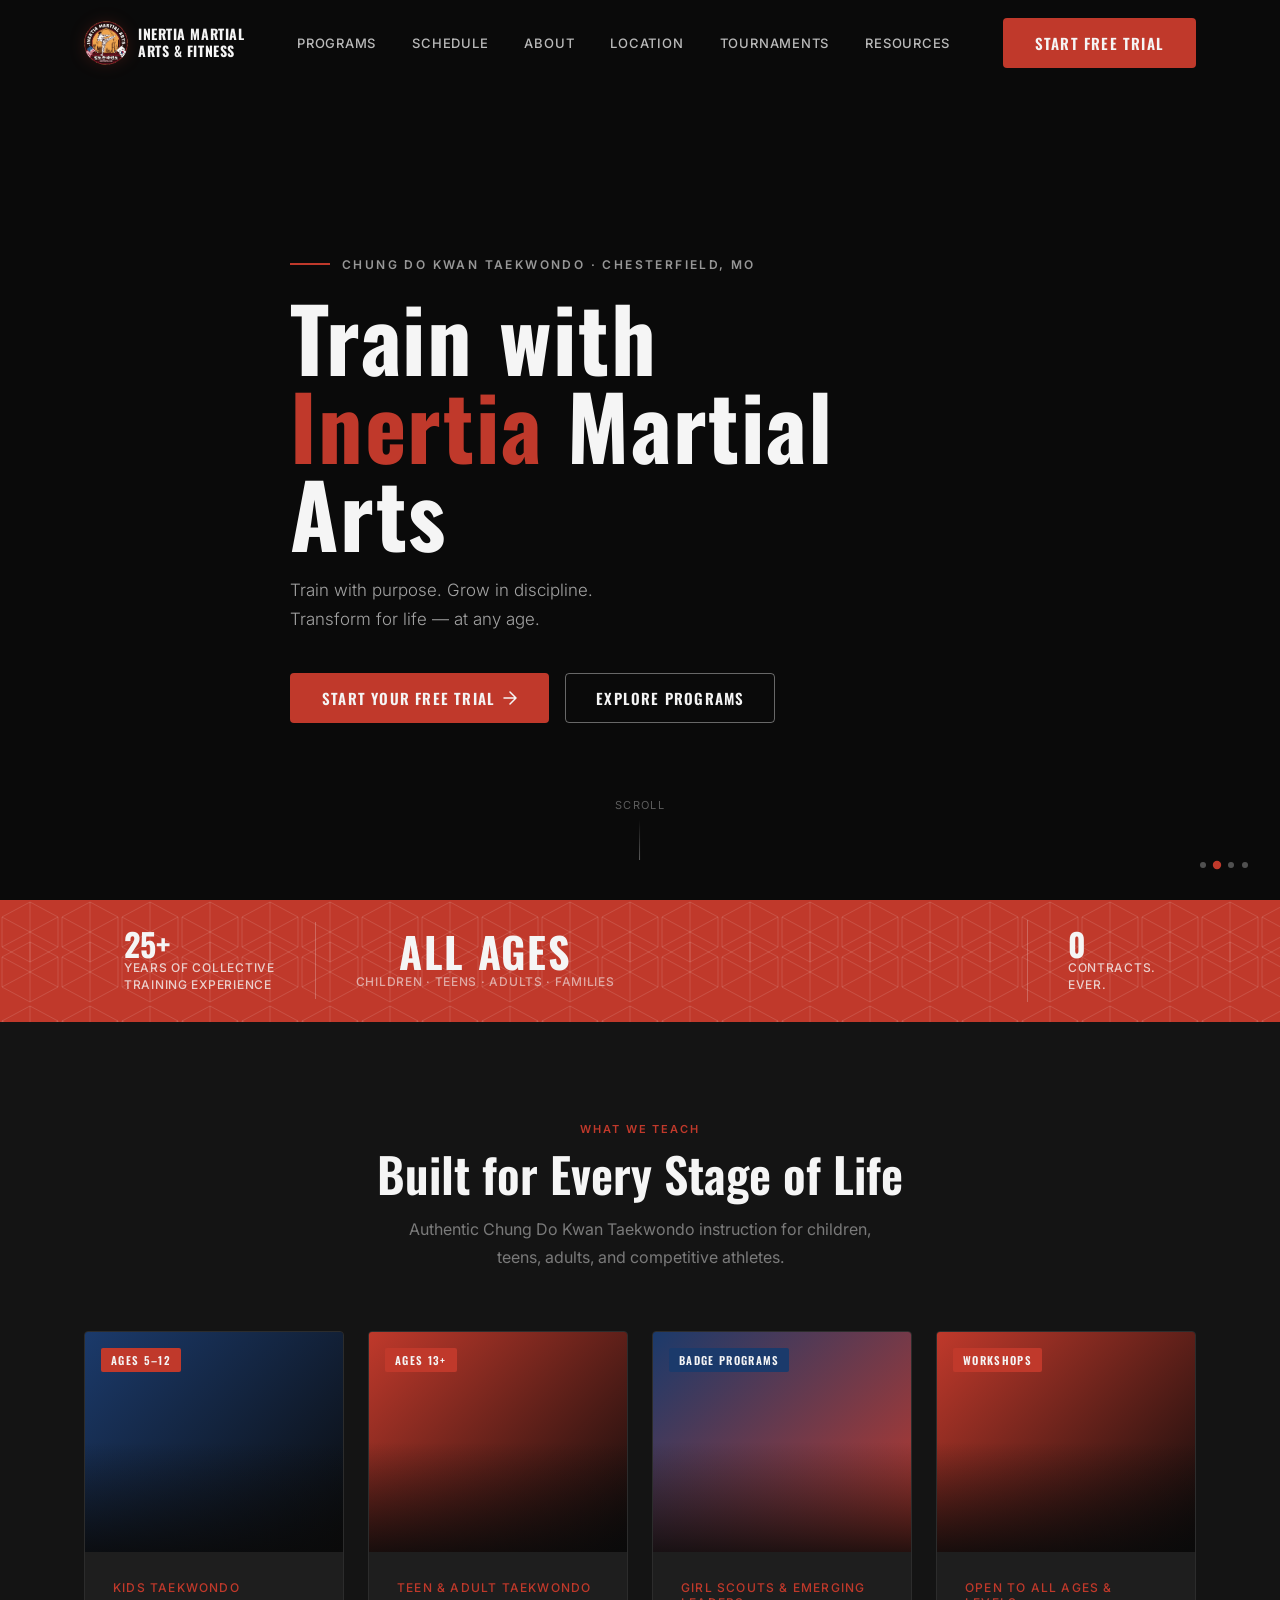
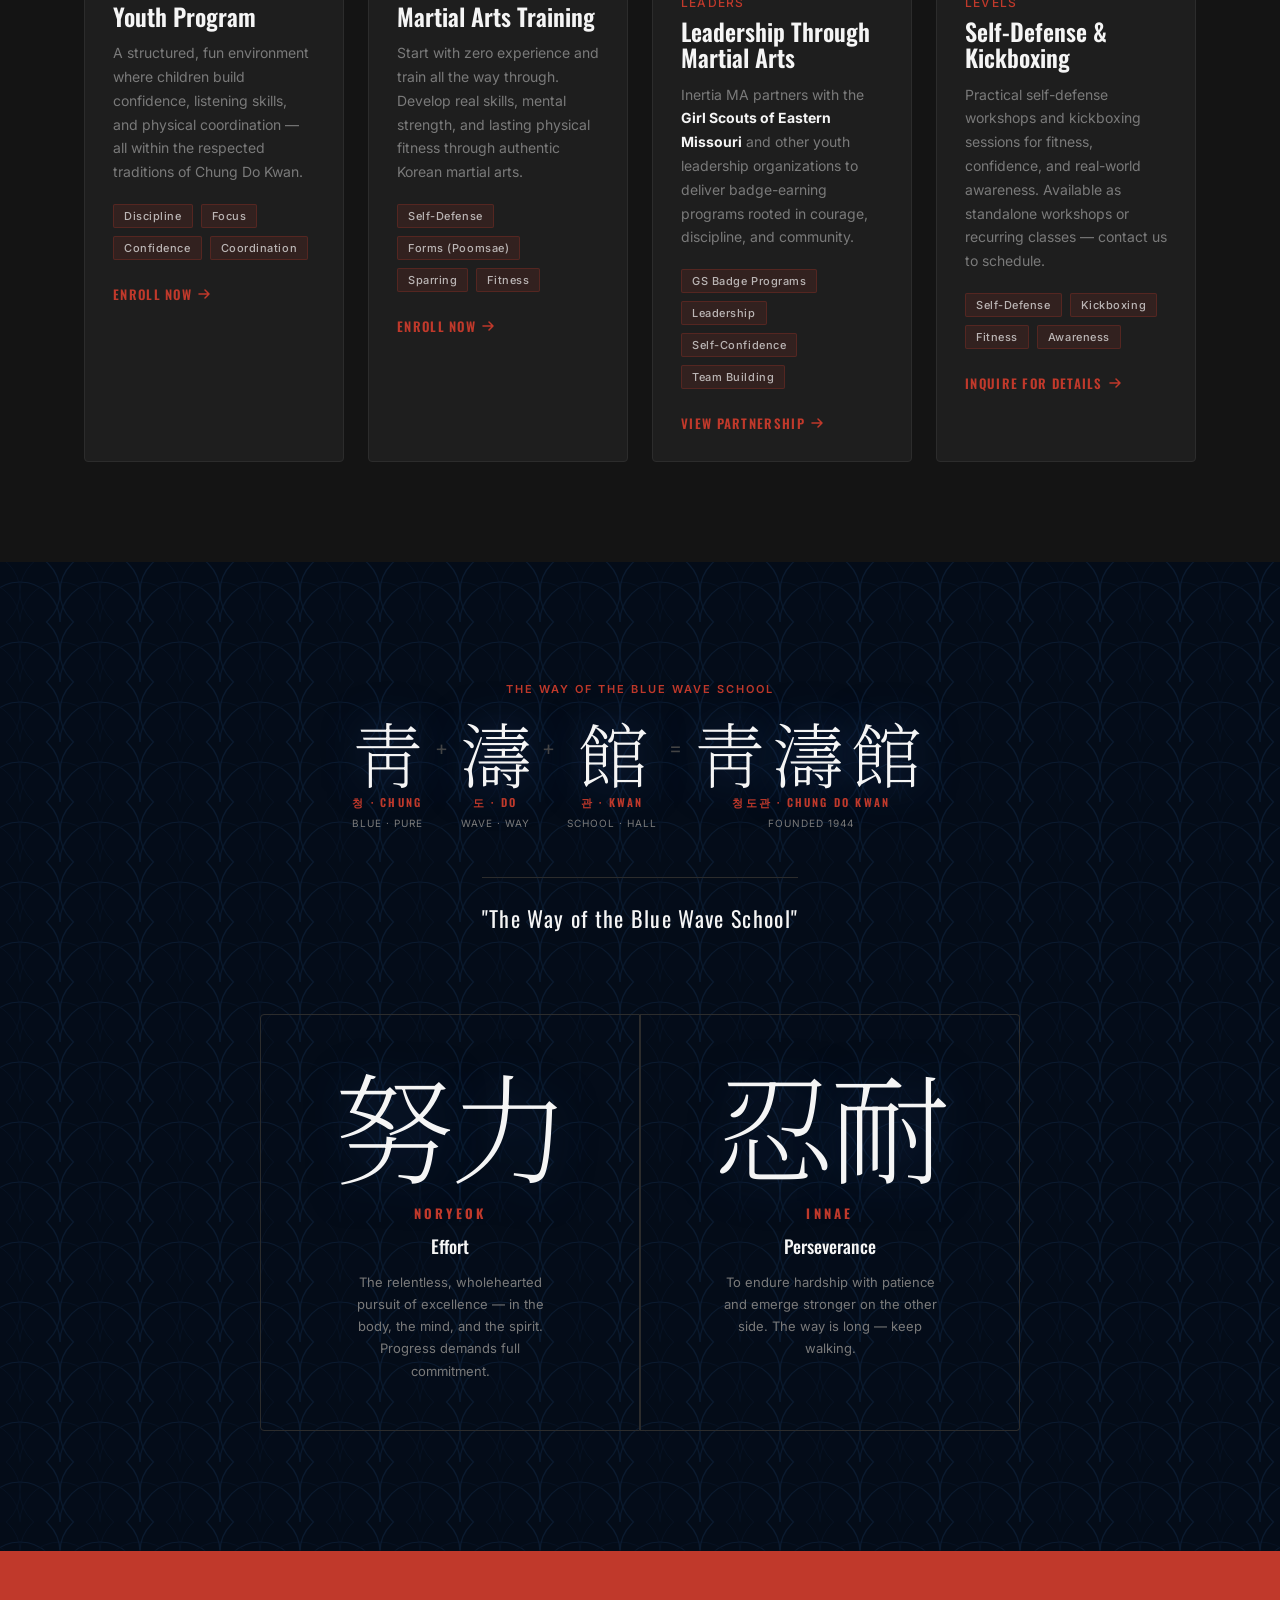
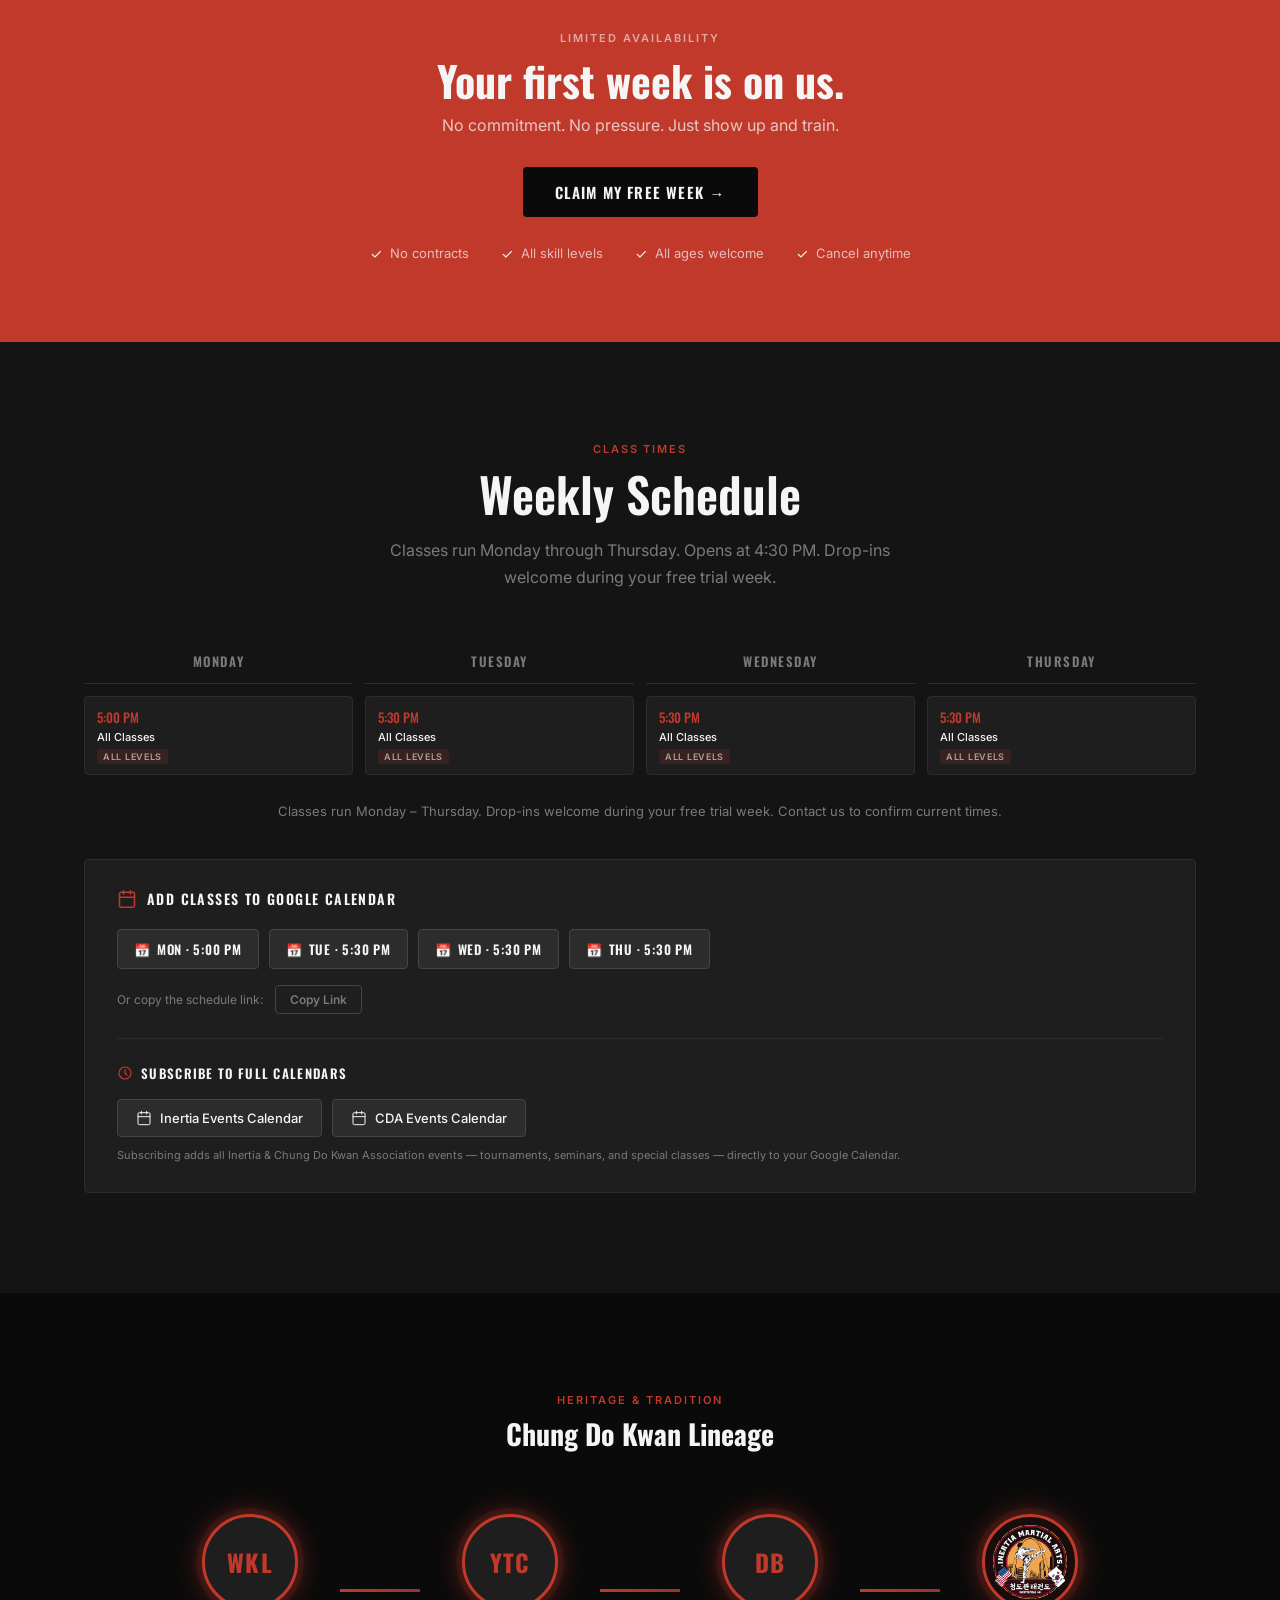
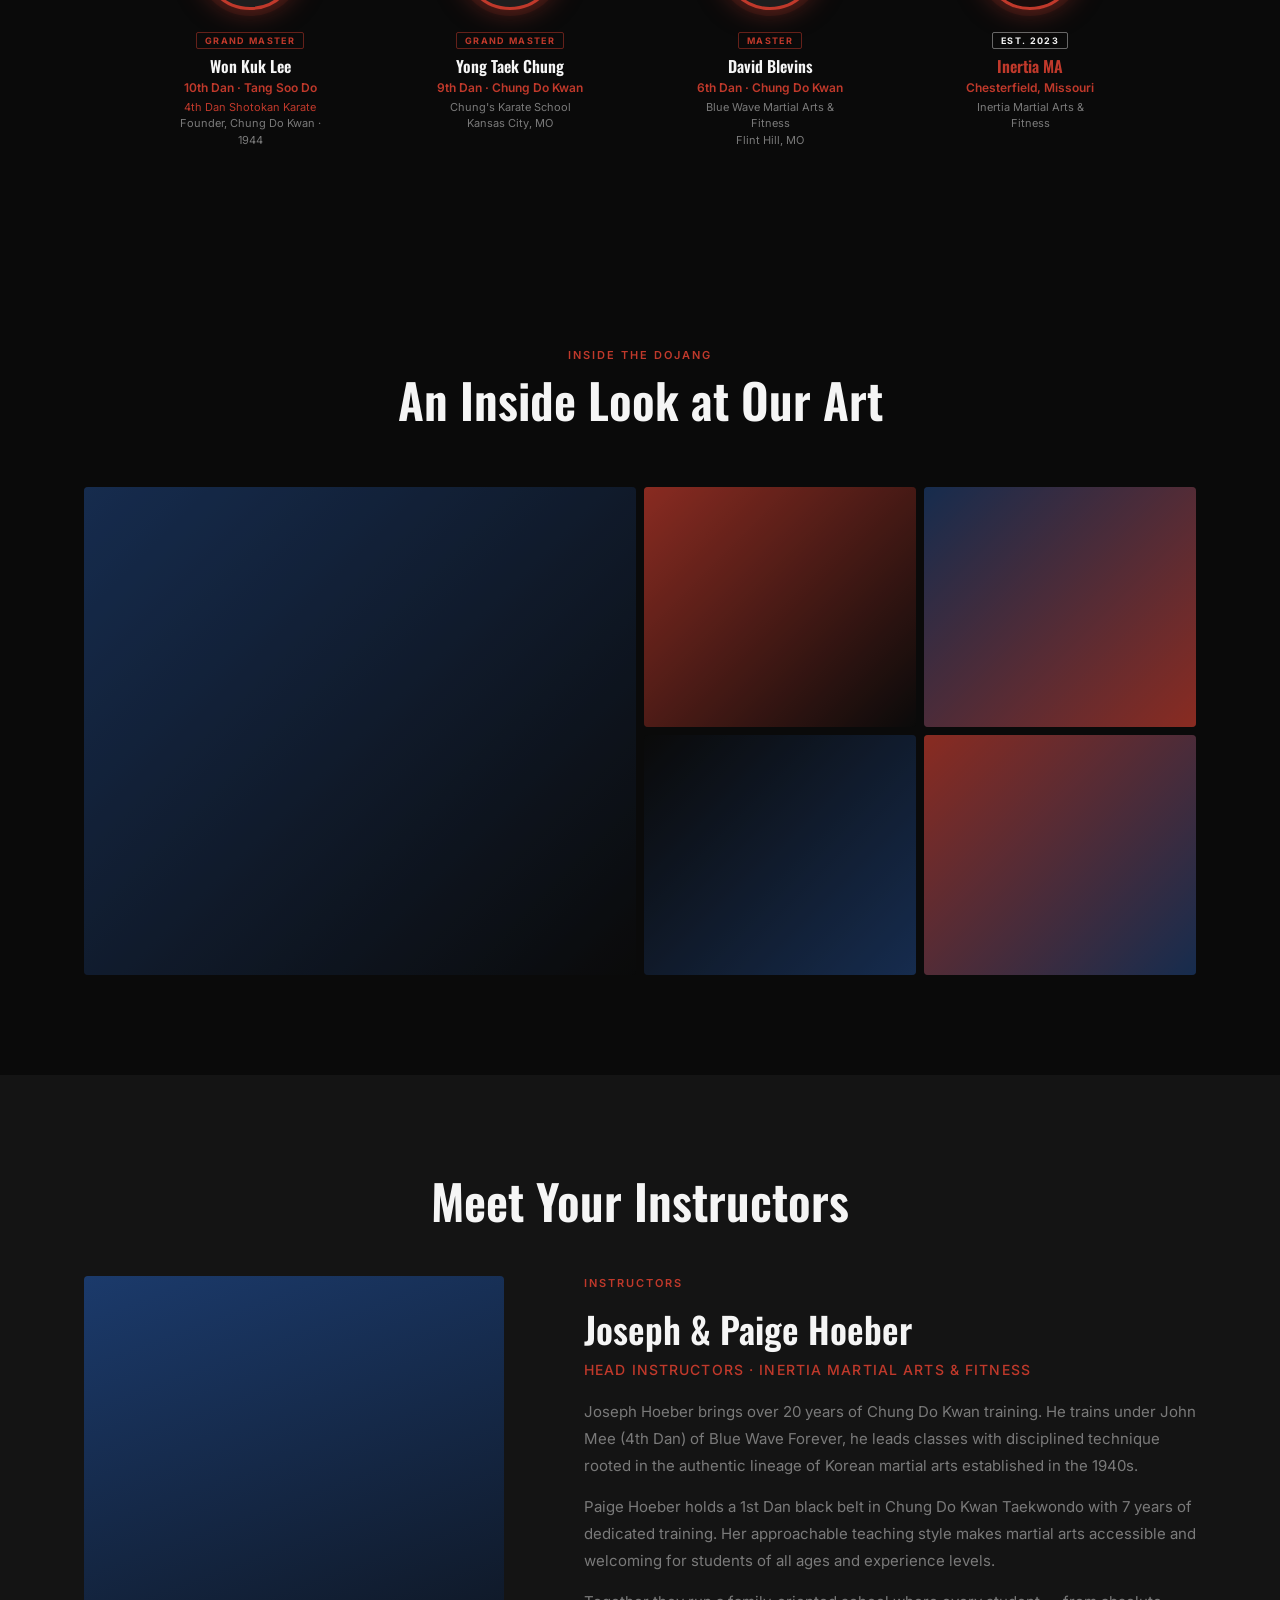
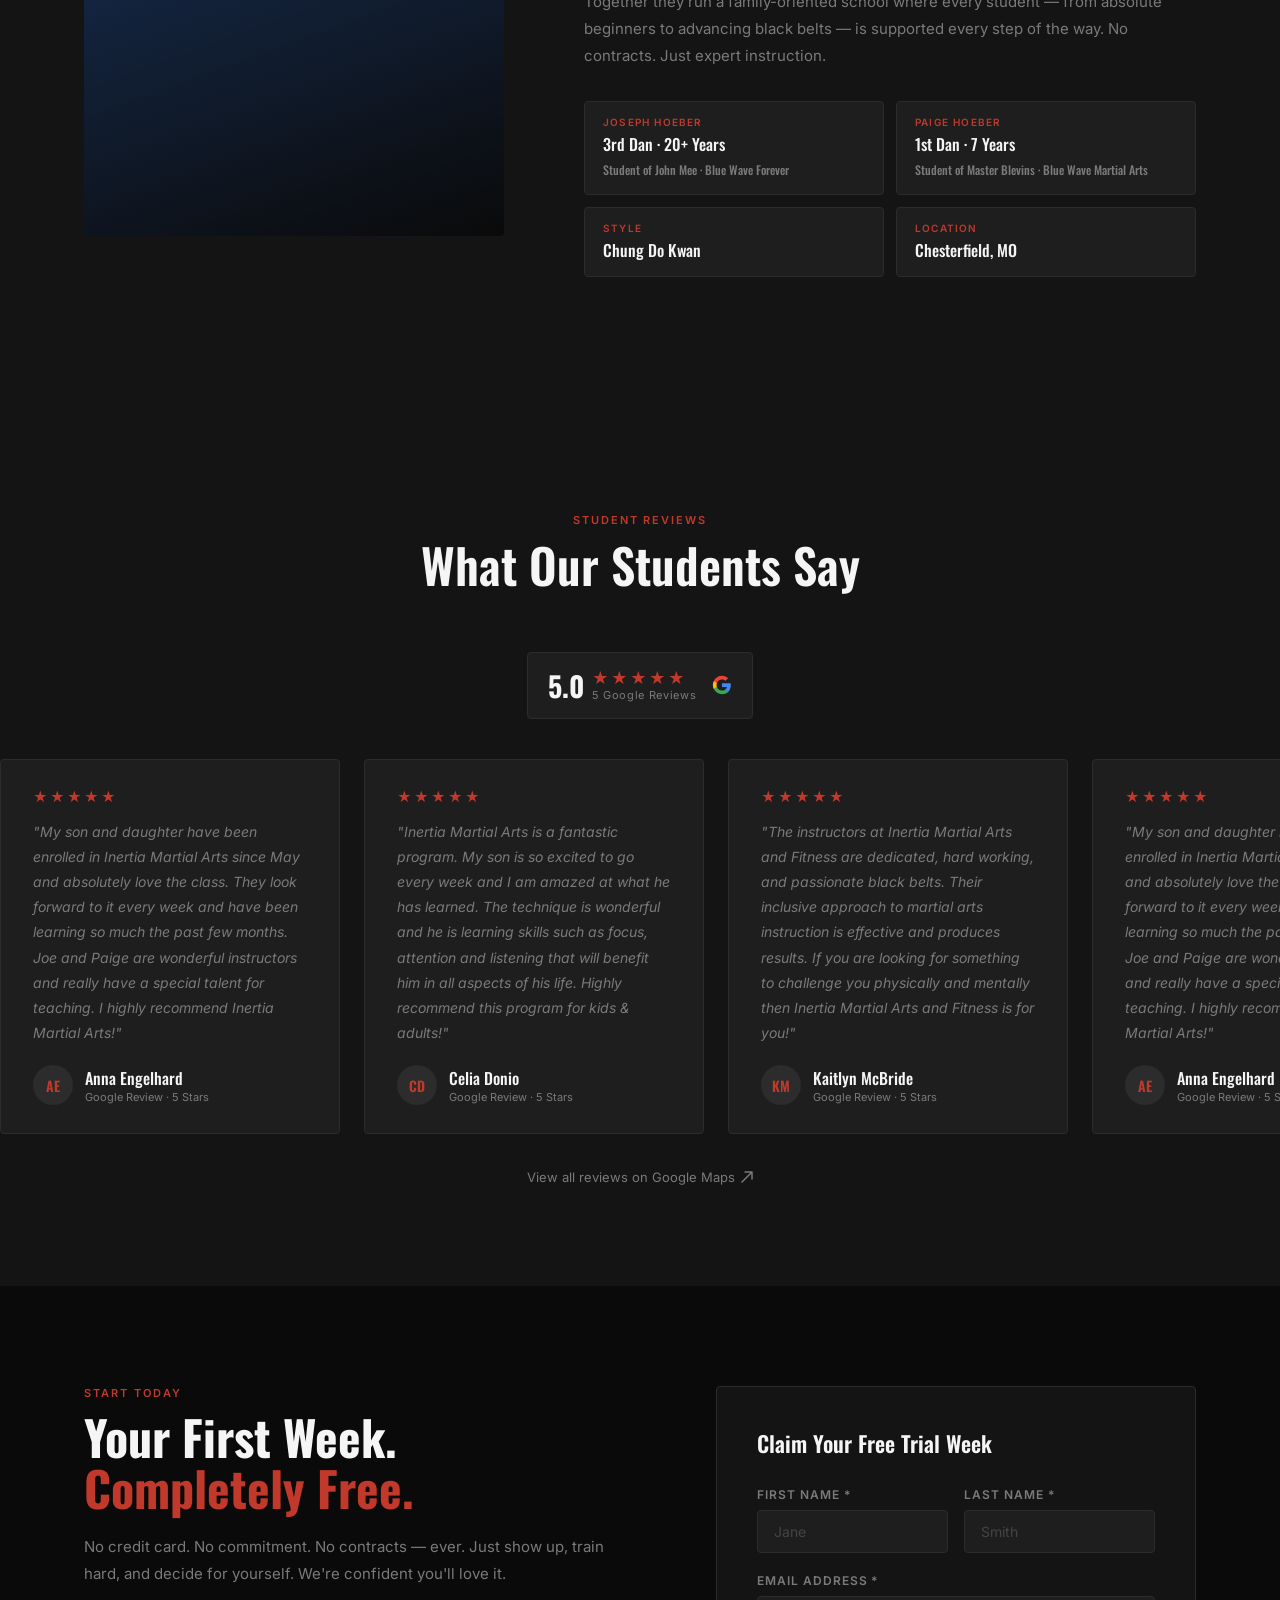
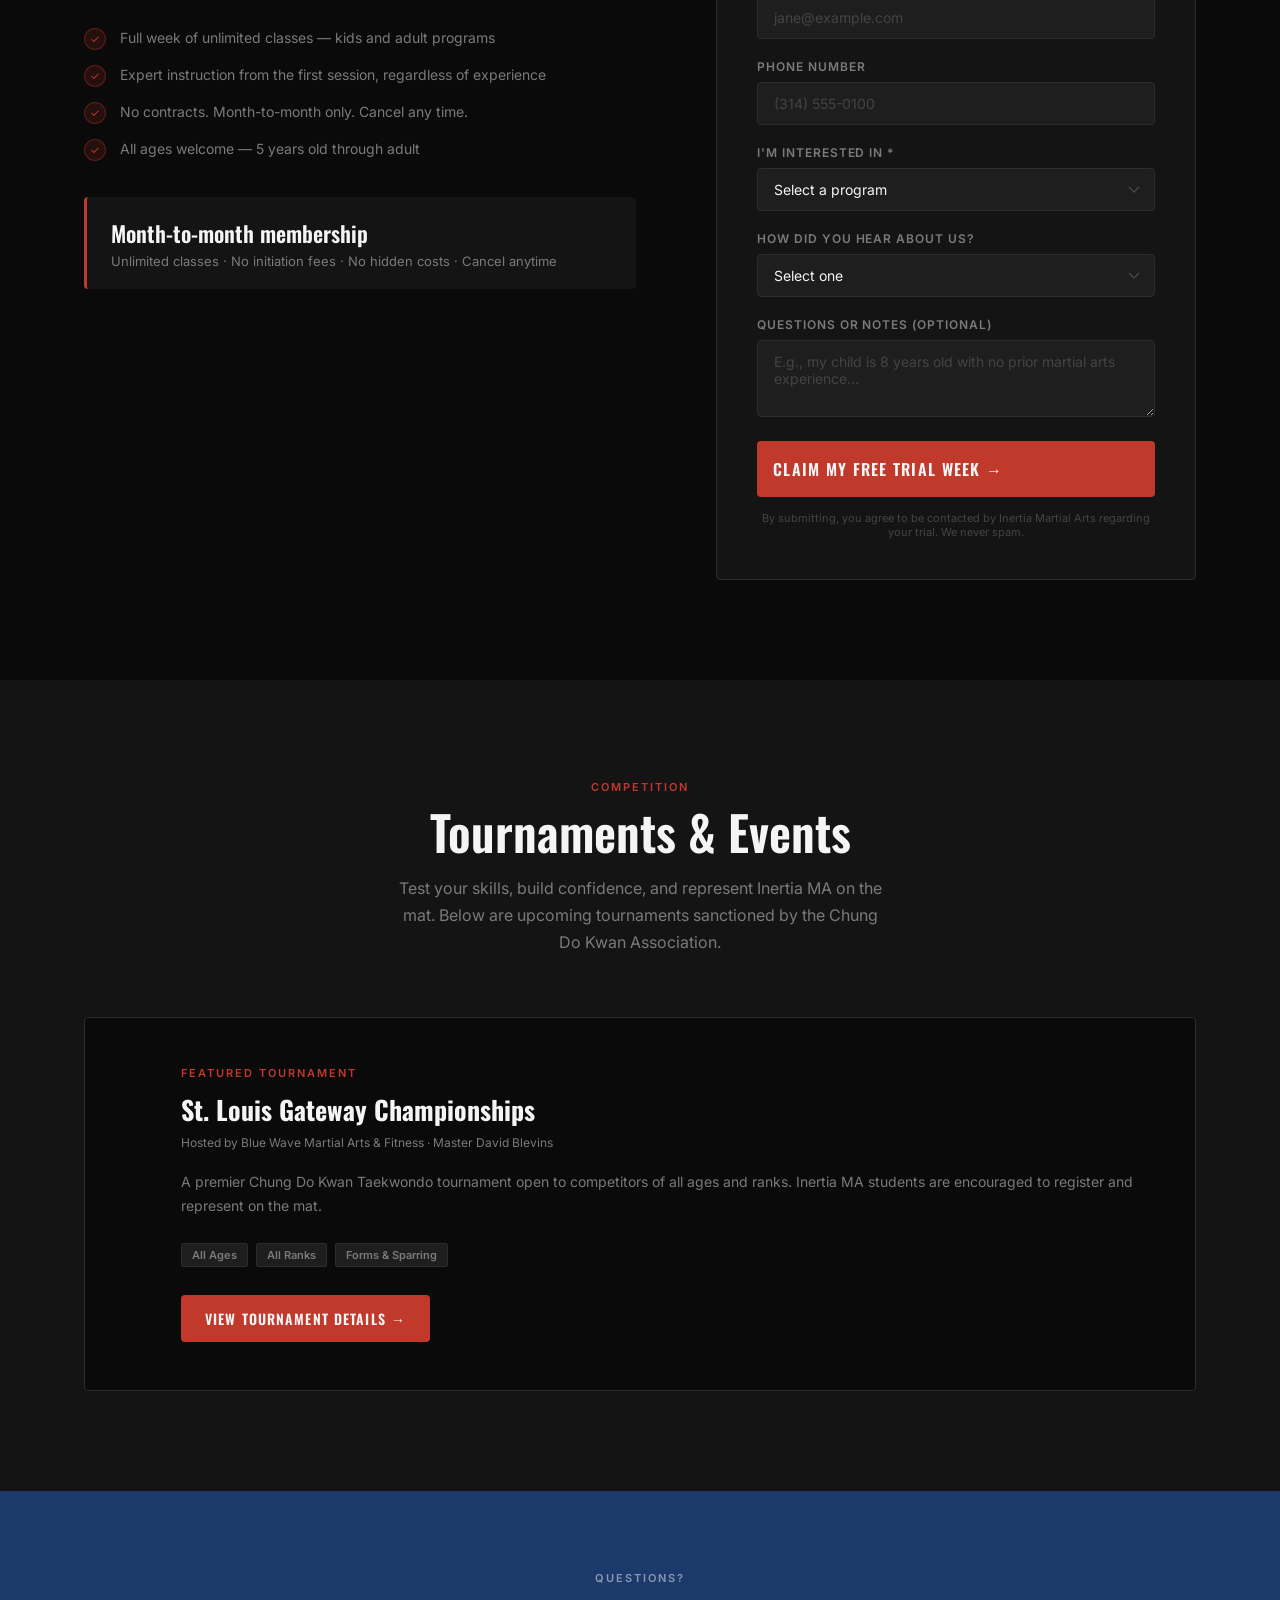
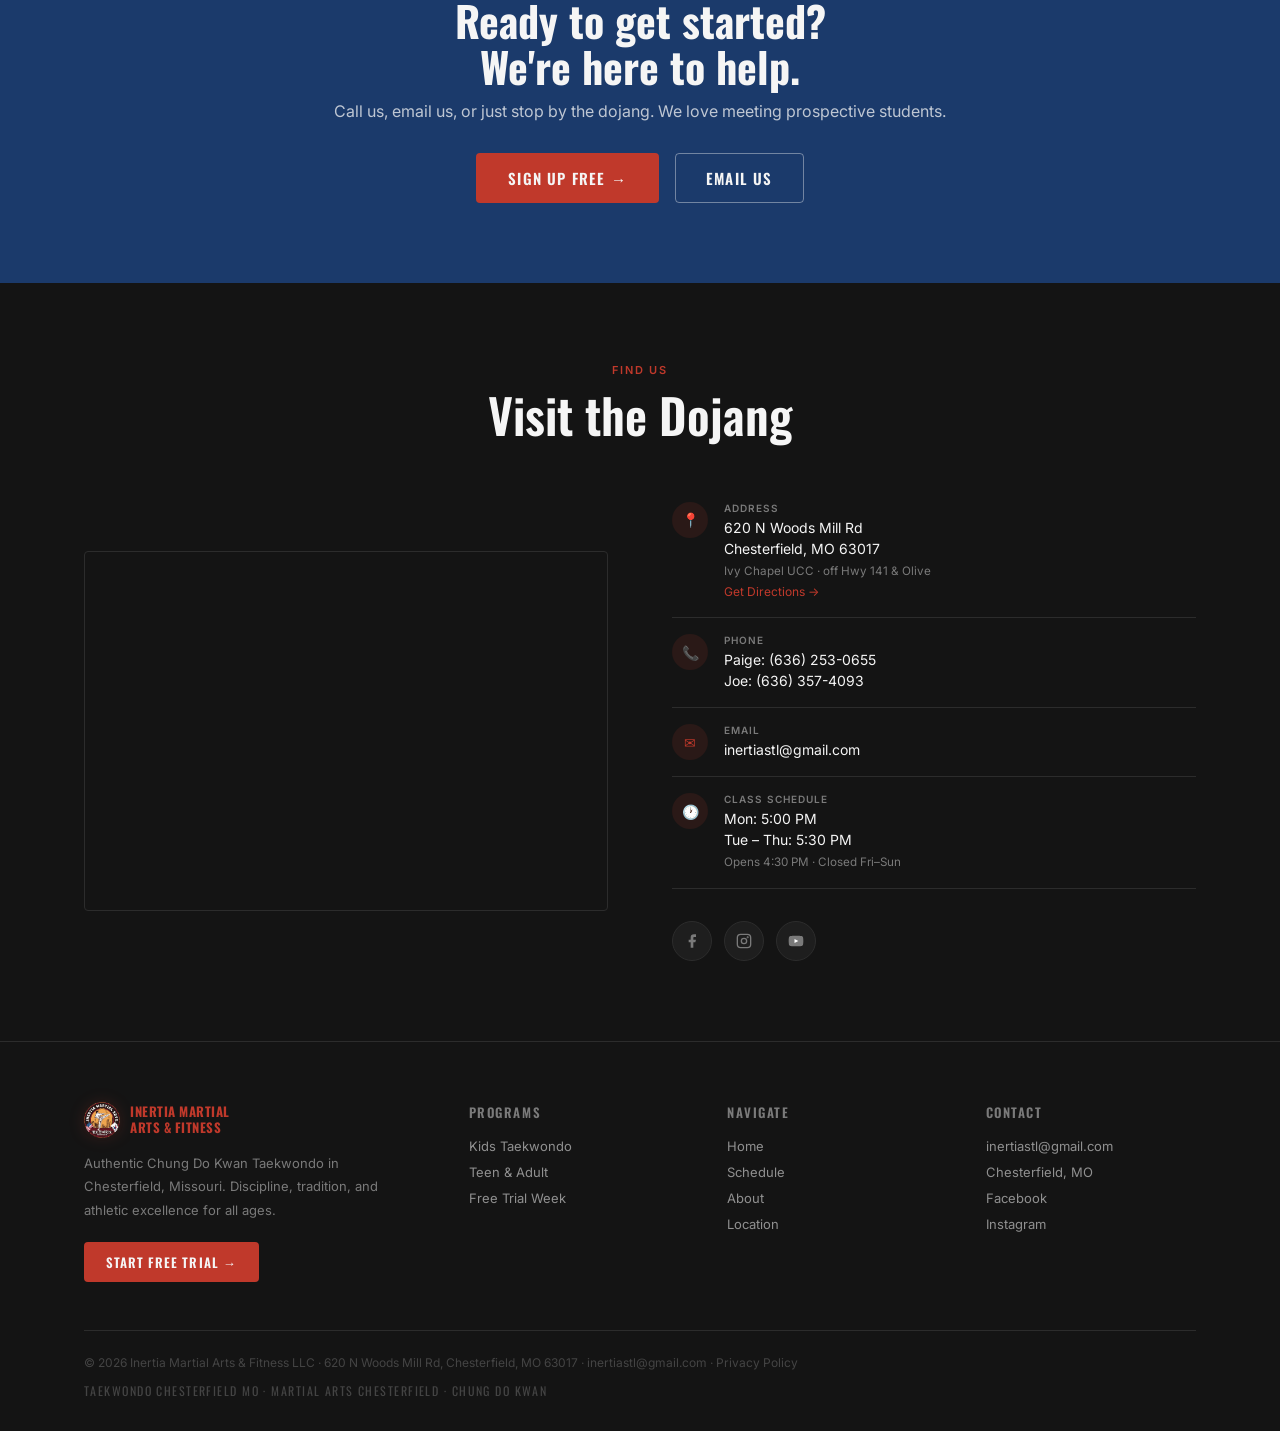
==== index.html @ 6ad83dac "Update index.html" ====
<!DOCTYPE html>
<html lang="en">
<head>
  <meta charset="UTF-8">
  <meta name="viewport" content="width=device-width, initial-scale=1.0">
  <title>Inertia Martial Arts & Fitness | Taekwondo in Chesterfield, MO</title>
  <meta name="description" content="Chung Do Kwan Taekwondo for all ages in Chesterfield, MO. Free trial week. No contracts. Kids, teen, adult, and competition classes.">
  <meta name="keywords" content="Taekwondo Chesterfield MO, Martial Arts Chesterfield, Chung Do Kwan Missouri, kids martial arts Chesterfield, adult taekwondo St Louis">
  <meta property="og:title" content="Inertia Martial Arts & Fitness | Taekwondo in Chesterfield, MO">
  <meta property="og:description" content="Chung Do Kwan Taekwondo for all ages in Chesterfield, MO. Free trial week. No contracts.">
  <meta property="og:url" content="https://inertiastl.com/">
  <meta property="og:image" content="https://inertiastl.com/images/gallery2.jpg">
  <link rel="canonical" href="https://inertiastl.com/">

  <!-- Fonts -->
  <link rel="preconnect" href="https://fonts.googleapis.com">
  <link rel="preconnect" href="https://fonts.gstatic.com" crossorigin>
  <link href="https://fonts.googleapis.com/css2?family=Oswald:wght@400;500;600;700&family=Inter:wght@300;400;500;600&family=Noto+Serif+SC:wght@200;300&display=swap" rel="stylesheet">

  <style>
    /* ─── RESET & ROOT ─────────────────────────────────────────── */
    *, *::before, *::after { box-sizing: border-box; margin: 0; padding: 0; }
    html { scroll-behavior: smooth; font-size: 16px; }
    body {
      font-family: 'Inter', sans-serif;
      background: #0A0A0A;
      color: #F5F5F5;
      overflow-x: hidden;
      -webkit-font-smoothing: antialiased;
    }
    img { display: block; max-width: 100%; }
    a { text-decoration: none; color: inherit; }
    button { cursor: pointer; border: none; background: none; font-family: inherit; }

    /* ─── DESIGN TOKENS ──────────────────────────────────────────── */
    :root {
      --black:       #0A0A0A;
      --white:       #F5F5F5;
      --red:         #C0392B;
      --red-hover:   #96281B;
      --red-glow:    rgba(192,57,43,0.35);
      --blue:        #1B3A6B;
      --blue-light:  #2C5F9E;
      --grey-100:    #141414;
      --grey-200:    #1E1E1E;
      --grey-300:    #2C2C2C;
      --grey-500:    #7A7A7A;
      --grey-700:    #444444;
      --transition:  200ms ease;
      --transition-card: 300ms cubic-bezier(0.25,0.46,0.45,0.94);
      --radius:      4px;
      --shadow-card: 0 4px 32px rgba(0,0,0,0.5);
      --shadow-hover: 0 12px 48px var(--red-glow);
    }

    /* ─── UTILITY ────────────────────────────────────────────────── */
    .section-label {
      font-family: 'Inter', sans-serif;
      font-size: 11px;
      font-weight: 600;
      letter-spacing: 0.18em;
      text-transform: uppercase;
      color: var(--red);
      margin-bottom: 12px;
    }
    .container { max-width: 1160px; margin: 0 auto; padding: 0 24px; }
    .btn-primary {
      display: inline-flex; align-items: center; gap: 8px;
      background: var(--red);
      color: var(--white);
      font-family: 'Oswald', sans-serif;
      font-size: 15px;
      font-weight: 600;
      letter-spacing: 0.08em;
      text-transform: uppercase;
      padding: 14px 32px;
      border-radius: var(--radius);
      transition: background var(--transition), transform var(--transition), box-shadow var(--transition);
    }
    .btn-primary:hover { background: var(--red-hover); transform: translateY(-1px); box-shadow: 0 6px 24px var(--red-glow); }
    .btn-secondary {
      display: inline-flex; align-items: center; gap: 8px;
      background: transparent;
      color: var(--white);
      font-family: 'Oswald', sans-serif;
      font-size: 15px;
      font-weight: 600;
      letter-spacing: 0.08em;
      text-transform: uppercase;
      padding: 13px 30px;
      border: 1.5px solid rgba(245,245,245,0.4);
      border-radius: var(--radius);
      transition: border-color var(--transition), background var(--transition), transform var(--transition);
    }
    .btn-secondary:hover { border-color: var(--white); background: rgba(245,245,245,0.06); transform: translateY(-1px); }
    .fade-in { opacity: 0; transform: translateY(24px); transition: opacity 0.55s ease, transform 0.55s ease; }
    .fade-in.visible { opacity: 1; transform: translateY(0); }

    /* ─── NAVBAR ─────────────────────────────────────────────────── */
    #navbar {
      position: fixed; top: 0; left: 0; right: 0; z-index: 1000;
      padding: 18px 0;
      transition: background 300ms ease, padding 300ms ease, box-shadow 300ms ease;
    }
    #navbar.scrolled {
      background: rgba(10,10,10,0.94);
      backdrop-filter: blur(16px);
      -webkit-backdrop-filter: blur(16px);
      padding: 12px 0;
      box-shadow: 0 1px 0 rgba(255,255,255,0.06);
    }
    .nav-inner {
      display: flex; align-items: center; justify-content: space-between;
      max-width: 1160px; margin: 0 auto; padding: 0 24px;
    }
    .nav-logo {
      font-family: 'Oswald', sans-serif;
      font-size: 14px; font-weight: 700;
      letter-spacing: 0.04em; color: var(--white);
      display: flex; align-items: center; gap: 10px;
      line-height: 1.2;
    }
    .nav-logo-text { color: var(--white); }
    .nav-logo-img {
      width: 44px; height: 44px; border-radius: 50%;
      object-fit: cover; flex-shrink: 0;
      filter: drop-shadow(0 0 8px rgba(192,57,43,0.4));
    }
    .logo-mark {
      width: 44px; height: 44px;
      background: var(--red);
      border-radius: 50%;
      display: flex; align-items: center; justify-content: center;
      font-size: 18px; flex-shrink: 0;
    }
    .nav-links { display: flex; align-items: center; gap: 36px; }
    .nav-links a {
      font-family: 'Inter', sans-serif;
      font-size: 13px; font-weight: 500;
      letter-spacing: 0.06em; text-transform: uppercase;
      color: rgba(245,245,245,0.75);
      transition: color var(--transition);
    }
    .nav-links a:hover, .nav-links a.active { color: var(--white); }
    .nav-cta { display: flex; align-items: center; gap: 12px; }
    .hamburger { display: none; flex-direction: column; gap: 5px; padding: 4px; }
    .hamburger span { display: block; width: 24px; height: 2px; background: var(--white); border-radius: 2px; transition: transform 0.3s, opacity 0.3s; }
    .hamburger.open span:nth-child(1) { transform: translateY(7px) rotate(45deg); }
    .hamburger.open span:nth-child(2) { opacity: 0; }
    .hamburger.open span:nth-child(3) { transform: translateY(-7px) rotate(-45deg); }
    #mobile-menu {
      display: none; position: fixed; top: 65px; left: 0; right: 0;
      background: rgba(10,10,10,0.98); backdrop-filter: blur(16px);
      padding: 24px; border-top: 1px solid var(--grey-300); z-index: 999;
      flex-direction: column; gap: 0;
    }
    #mobile-menu.open { display: flex; }
    #mobile-menu a {
      font-family: 'Oswald', sans-serif; font-size: 20px; font-weight: 500;
      color: var(--white); padding: 14px 0; border-bottom: 1px solid var(--grey-300);
      letter-spacing: 0.06em;
    }
    #mobile-menu .btn-primary { margin-top: 20px; text-align: center; justify-content: center; }

    /* ─── HERO ───────────────────────────────────────────────────── */
    #hero {
      position: relative; height: 100vh; min-height: 620px;
      display: flex; align-items: center; overflow: hidden;
    }
    .hero-slides { position: absolute; inset: 0; }
    .hero-slide {
      position: absolute; inset: 0;
      background-size: cover; background-position: center;
      opacity: 0; transition: opacity 1.2s ease;
    }
    .hero-slide.active { opacity: 1; }
    .hero-slide:nth-child(1) { background-image: url('https://inertiastl.com/images/home.jpg'); }
    .hero-slide:nth-child(2) { background-image: url('https://inertiastl.com/images/gallery2.jpg'); }
    .hero-slide:nth-child(3) { background-image: url('https://inertiastl.com/images/gallery1.jpeg'); }
    .hero-slide:nth-child(4) { background-image: url('https://inertiastl.com/images/gallery3.jpg'); }
    .hero-overlay {
      position: absolute; inset: 0;
      background: linear-gradient(
        to right,
        rgba(10,10,10,0.92) 0%,
        rgba(10,10,10,0.7) 50%,
        rgba(10,10,10,0.4) 100%
      );
    }
    .hero-overlay-bottom {
      position: absolute; bottom: 0; left: 0; right: 0; height: 200px;
      background: linear-gradient(to top, var(--black), transparent);
    }
    .hero-content {
      position: relative; z-index: 2;
      max-width: 1160px; margin: 0 auto; padding: 0 24px;
      padding-top: 80px;
    }
    .hero-eyebrow {
      display: flex; align-items: center; gap: 12px;
      margin-bottom: 20px;
    }
    .hero-eyebrow-line { width: 40px; height: 2px; background: var(--red); }
    .hero-eyebrow span {
      font-family: 'Inter', sans-serif; font-size: 12px; font-weight: 600;
      letter-spacing: 0.2em; text-transform: uppercase; color: rgba(245,245,245,0.6);
    }
    .hero-title {
      font-family: 'Oswald', sans-serif;
      font-size: clamp(48px, 8vw, 88px);
      font-weight: 700;
      line-height: 1.0;
      letter-spacing: 0.02em;
      color: var(--white);
      max-width: 700px;
      margin-bottom: 20px;
    }
    .hero-title .accent { color: var(--red); }
    .hero-sub {
      font-family: 'Inter', sans-serif;
      font-size: 17px; font-weight: 300; line-height: 1.7;
      color: rgba(245,245,245,0.65);
      max-width: 440px; margin-bottom: 40px;
    }
    .hero-actions { display: flex; gap: 16px; flex-wrap: wrap; }
    .hero-scroll-hint {
      position: absolute; bottom: 40px; left: 50%; transform: translateX(-50%);
      display: flex; flex-direction: column; align-items: center; gap: 8px;
      color: rgba(245,245,245,0.35); font-size: 11px; letter-spacing: 0.12em;
      text-transform: uppercase; z-index: 2;
    }
    .scroll-line {
      width: 1px; height: 40px;
      background: linear-gradient(to bottom, transparent, rgba(245,245,245,0.35));
      animation: scrollPulse 2s ease infinite;
    }
    @keyframes scrollPulse { 0%,100%{opacity:0.3;transform:scaleY(0.7)} 50%{opacity:1;transform:scaleY(1)} }

    /* Slide dots */
    .slide-dots {
      position: absolute; bottom: 32px; right: 32px; z-index: 3;
      display: flex; gap: 8px;
    }
    .dot {
      width: 6px; height: 6px; border-radius: 50%;
      background: rgba(245,245,245,0.3); border: none;
      transition: background var(--transition), transform var(--transition);
      cursor: pointer;
    }
    .dot.active { background: var(--red); transform: scale(1.4); }

    /* ─── TRUST BAR ──────────────────────────────────────────────── */
    #trust {
      background-color: var(--red);
      background-image: url("data:image/svg+xml,%3Csvg xmlns='http://www.w3.org/2000/svg' width='60' height='104' viewBox='0 0 60 104'%3E%3Cg fill='none' stroke='rgba(255,255,255,0.12)' stroke-width='1'%3E%3Cpolygon points='30,2 58,17 58,47 30,62 2,47 2,17'/%3E%3Cline x1='30' y1='2' x2='30' y2='62'/%3E%3Cline x1='2' y1='17' x2='58' y2='47'/%3E%3Cline x1='58' y1='17' x2='2' y2='47'/%3E%3Cpolygon points='30,42 58,57 58,87 30,102 2,87 2,57'/%3E%3Cline x1='30' y1='42' x2='30' y2='102'/%3E%3Cline x1='2' y1='57' x2='58' y2='87'/%3E%3Cline x1='58' y1='57' x2='2' y2='87'/%3E%3C/g%3E%3C/svg%3E");
      background-size: 60px 104px;
      padding: 20px 0;
      position: relative;
    }
    .trust-inner {
      display: flex; justify-content: center; align-items: center;
      gap: 0; flex-wrap: wrap;
      max-width: 1160px; margin: 0 auto; padding: 0 24px;
    }
    .trust-stat {
      display: flex; align-items: center; gap: 14px;
      padding: 8px 40px;
    }
    .trust-stat + .trust-stat { border-left: 1px solid rgba(245,245,245,0.25); }
    .trust-num {
      font-family: 'Oswald', sans-serif; font-size: 32px; font-weight: 700;
      color: var(--white); line-height: 1;
    }
    .trust-label {
      font-family: 'Inter', sans-serif; font-size: 12px; font-weight: 500;
      letter-spacing: 0.06em; text-transform: uppercase;
      color: rgba(245,245,245,0.8); line-height: 1.4;
    }

    /* ─── PROGRAMS ───────────────────────────────────────────────── */
    #programs { padding: 100px 0; background: var(--grey-100); }
    .section-header { text-align: center; margin-bottom: 60px; }
    .section-title {
      font-family: 'Oswald', sans-serif;
      font-size: clamp(32px, 5vw, 48px);
      font-weight: 600; line-height: 1.1;
      color: var(--white); margin-bottom: 16px;
    }
    .section-sub {
      font-family: 'Inter', sans-serif; font-size: 16px;
      color: var(--grey-500); line-height: 1.7; max-width: 500px; margin: 0 auto;
    }
    .program-grid {
      display: grid; grid-template-columns: repeat(4, 1fr); gap: 24px;
    }
    .program-card {
      background: var(--grey-200);
      border: 1px solid var(--grey-300);
      border-radius: var(--radius);
      overflow: hidden;
      transition: transform var(--transition-card), box-shadow var(--transition-card), border-color var(--transition-card);
      cursor: pointer;
    }
    .program-card:hover {
      transform: translateY(-8px);
      box-shadow: var(--shadow-hover);
      border-color: var(--red);
    }
    .program-img {
      height: 220px;
      background-size: cover; background-position: center;
      position: relative; overflow: hidden;
    }
    .program-img::after {
      content: ''; position: absolute; inset: 0;
      background: linear-gradient(to bottom, transparent 50%, rgba(10,10,10,0.85));
    }
    .program-img-1 { background-image: url('https://inertiastl.com/images/gallery5.jpg'), linear-gradient(135deg, #1B3A6B 0%, #0A0A0A 100%); }
    .program-img-2 { background-image: url('https://inertiastl.com/images/class1.jpg'), linear-gradient(135deg, #C0392B 0%, #0A0A0A 100%); }
    .program-img-3 { background-image: url('https://inertiastl.com/images/MO2.jpg'), linear-gradient(135deg, #1B3A6B 0%, #C0392B 100%); }
    .program-badge {
      position: absolute; top: 16px; left: 16px; z-index: 1;
      background: var(--red); color: var(--white);
      font-family: 'Oswald', sans-serif; font-size: 11px; font-weight: 600;
      letter-spacing: 0.12em; text-transform: uppercase;
      padding: 4px 10px; border-radius: 2px;
    }
    .program-body { padding: 28px; }
    .program-age {
      font-family: 'Inter', sans-serif; font-size: 12px; font-weight: 500;
      color: var(--red); letter-spacing: 0.1em; text-transform: uppercase;
      margin-bottom: 8px;
    }
    .program-name {
      font-family: 'Oswald', sans-serif; font-size: 24px; font-weight: 600;
      color: var(--white); margin-bottom: 12px; line-height: 1.1;
    }
    .program-desc {
      font-family: 'Inter', sans-serif; font-size: 14px; line-height: 1.7;
      color: var(--grey-500); margin-bottom: 20px;
    }
    .program-skills {
      display: flex; flex-wrap: wrap; gap: 8px; margin-bottom: 24px;
    }
    .skill-tag {
      background: rgba(192,57,43,0.12); border: 1px solid rgba(192,57,43,0.25);
      color: rgba(245,245,245,0.7);
      font-family: 'Inter', sans-serif; font-size: 11px; font-weight: 500;
      letter-spacing: 0.05em;
      padding: 4px 10px; border-radius: 2px;
    }
    .program-link {
      font-family: 'Oswald', sans-serif; font-size: 13px; font-weight: 600;
      letter-spacing: 0.1em; text-transform: uppercase;
      color: var(--red);
      display: flex; align-items: center; gap: 6px;
      transition: gap var(--transition);
    }
    .program-card:hover .program-link { gap: 10px; }

    /* ─── PHILOSOPHY / TENETS (redesigned) ──────────────────────── */
    #philosophy {
      padding: 120px 0;
      background: #040C18;
      position: relative; overflow: hidden;
    }

    /* Seigaiha (青海波) wave pattern background */
    .philosophy-wave-bg {
      position: absolute; inset: 0;
      pointer-events: none; overflow: hidden;
    }
    .philosophy-wave-bg svg {
      position: absolute; top: 0; left: -60px;
      width: calc(100% + 120px); height: 100%;
      animation: seigaiha-drift 40s ease-in-out infinite alternate;
      opacity: 0.18;
    }
    @keyframes seigaiha-drift {
      0%   { transform: translateX(0) translateY(0); }
      50%  { transform: translateX(30px) translateY(-10px); }
      100% { transform: translateX(-20px) translateY(6px); }
    }
    @media (prefers-reduced-motion: reduce) {
      .philosophy-wave-bg svg { animation: none; }
    }

    /* Header area: 靑濤館 (청도관) etymology */
    .philosophy-header { text-align: center; margin-bottom: 80px; position: relative; z-index: 1; }
    .cdkwan-script {
      display: flex; align-items: flex-start; justify-content: center; gap: 12px;
      margin: 20px 0 28px;
    }
    .cdkwan-char-group {
      display: flex; flex-direction: column; align-items: center; gap: 6px;
    }
    .cdkwan-hanja {
      font-family: 'Noto Serif SC', 'Noto Serif CJK SC', serif;
      font-size: clamp(48px, 6vw, 72px);
      line-height: 1;
      color: var(--white);
      font-weight: 200;
      letter-spacing: -0.02em;
      text-shadow: 0 0 40px rgba(27,58,107,0.8);
      transition: color 300ms, text-shadow 300ms;
    }
    .cdkwan-hanja:hover {
      color: var(--red);
      text-shadow: 0 0 40px rgba(192,57,43,0.6);
    }
    .cdkwan-romanji {
      font-family: 'Oswald', sans-serif; font-size: 11px; font-weight: 600;
      letter-spacing: 0.2em; text-transform: uppercase; color: var(--red);
    }
    .cdkwan-meaning {
      font-family: 'Inter', sans-serif; font-size: 10px;
      color: var(--grey-500); letter-spacing: 0.1em; text-transform: uppercase;
    }
    .cdkwan-plus {
      font-size: 20px; color: var(--grey-700); padding-top: 20px;
    }
    .cdkwan-equals {
      font-family: 'Inter', sans-serif; font-size: 14px;
      color: var(--grey-500); letter-spacing: 0.06em; margin-top: 4px;
      font-style: italic;
    }
    .cdkwan-translation {
      font-family: 'Oswald', sans-serif;
      font-size: clamp(16px, 2.5vw, 22px); font-weight: 400;
      color: rgba(245,245,245,0.6);
      letter-spacing: 0.06em;
      border-top: 1px solid var(--grey-300);
      padding-top: 24px;
      margin-top: 20px;
      display: inline-block;
    }
    .cdkwan-translation em { color: var(--white); font-style: normal; }

    /* Two tenets row */
    .tenets-row {
      display: flex; align-items: stretch; justify-content: center;
      gap: 0; max-width: 760px; margin: 0 auto;
      position: relative; z-index: 1;
    }
    .tenet-divider-line {
      width: 1px; background: var(--grey-300);
      align-self: stretch; flex-shrink: 0;
    }
    .tenet-card {
      flex: 1; text-align: center; padding: 48px 40px;
      transition: background 400ms;
      border: 1px solid var(--grey-300);
      position: relative; overflow: hidden;
    }
    .tenet-card:first-child { border-radius: var(--radius) 0 0 var(--radius); }
    .tenet-card:last-child  { border-radius: 0 var(--radius) var(--radius) 0; border-left: none; }
    .tenet-card::before {
      content: ''; position: absolute; inset: 0;
      background: linear-gradient(135deg, rgba(27,58,107,0.15) 0%, transparent 60%);
      opacity: 0; transition: opacity 400ms;
    }
    .tenet-card:hover { background: rgba(27,58,107,0.12); }
    .tenet-card:hover::before { opacity: 1; }
    .tenet-kanji {
      font-family: 'Noto Serif SC', 'Noto Serif CJK SC', serif;
      font-size: clamp(72px, 10vw, 120px);
      line-height: 1;
      color: var(--white);
      font-weight: 200;
      letter-spacing: -0.03em;
      margin-bottom: 20px;
      text-shadow: 0 4px 40px rgba(27,58,107,0.5);
      transition: text-shadow 400ms, transform 400ms;
      display: block;
    }
    .tenet-card:hover .tenet-kanji {
      text-shadow: 0 4px 60px rgba(192,57,43,0.4);
      transform: scale(1.04);
    }
    .tenet-romanji {
      font-family: 'Oswald', sans-serif; font-size: 13px; font-weight: 700;
      letter-spacing: 0.25em; text-transform: uppercase;
      color: var(--red); margin-bottom: 10px;
    }
    .tenet-english {
      font-family: 'Oswald', sans-serif; font-size: 18px; font-weight: 500;
      color: var(--white); margin-bottom: 12px;
    }
    .tenet-meaning {
      font-family: 'Inter', sans-serif; font-size: 13px;
      color: var(--grey-500); line-height: 1.7;
      max-width: 220px; margin: 0 auto;
    }

    @media (max-width: 600px) {
      .tenets-row { flex-direction: column; max-width: 360px; }
      .tenet-divider-line { width: 100%; height: 1px; }
      .tenet-card:first-child { border-radius: var(--radius) var(--radius) 0 0; }
      .tenet-card:last-child  { border-radius: 0 0 var(--radius) var(--radius); border-left: 1px solid var(--grey-300); border-top: none; }
      .cdkwan-script { gap: 8px; }
      .cdkwan-plus { font-size: 16px; padding-top: 14px; }
    }

    /* ─── CTA BLOCK ──────────────────────────────────────────────── */
    .cta-block {
      padding: 80px 0;
      text-align: center;
    }
    .cta-block.red { background: var(--red); }
    .cta-block.blue { background: var(--blue); }
    .cta-block.dark { background: var(--grey-100); }
    .cta-block-title {
      font-family: 'Oswald', sans-serif;
      font-size: clamp(28px, 4vw, 42px);
      font-weight: 700; color: var(--white);
      margin-bottom: 12px; line-height: 1.1;
    }
    .cta-block-sub {
      font-family: 'Inter', sans-serif; font-size: 16px;
      color: rgba(245,245,245,0.75); margin-bottom: 32px;
    }
    .cta-block.red .btn-primary { background: var(--black); color: var(--white); }
    .cta-block.red .btn-primary:hover { background: rgba(0,0,0,0.8); }
    .cta-badges {
      display: flex; justify-content: center; align-items: center;
      gap: 32px; margin-top: 28px; flex-wrap: wrap;
    }
    .cta-badge {
      display: flex; align-items: center; gap: 8px;
      font-family: 'Inter', sans-serif; font-size: 13px;
      color: rgba(245,245,245,0.7);
    }
    .cta-badge-icon { color: var(--white); font-size: 14px; }

    /* ─── SCHEDULE ───────────────────────────────────────────────── */
    #schedule { padding: 100px 0; background: var(--grey-100); }
    .schedule-filters {
      display: flex; gap: 8px; margin-bottom: 40px; flex-wrap: wrap;
    }
    .filter-btn {
      font-family: 'Inter', sans-serif; font-size: 12px; font-weight: 600;
      letter-spacing: 0.08em; text-transform: uppercase;
      padding: 8px 18px; border-radius: 2px;
      border: 1px solid var(--grey-300);
      color: var(--grey-500); background: transparent;
      transition: all var(--transition); cursor: pointer;
    }
    .filter-btn.active, .filter-btn:hover {
      background: var(--red); border-color: var(--red); color: var(--white);
    }
    .schedule-grid {
      display: grid; grid-template-columns: repeat(7, 1fr); gap: 12px;
    }
    .schedule-day {}
    .day-header {
      font-family: 'Oswald', sans-serif; font-size: 13px; font-weight: 600;
      letter-spacing: 0.12em; text-transform: uppercase; color: var(--grey-500);
      padding-bottom: 12px; border-bottom: 1px solid var(--grey-300);
      margin-bottom: 12px; text-align: center;
    }
    .schedule-slot {
      background: var(--grey-200);
      border: 1px solid var(--grey-300);
      border-radius: var(--radius);
      padding: 10px 12px; margin-bottom: 8px;
      cursor: default;
      transition: border-color var(--transition), transform var(--transition);
    }
    .schedule-slot:hover { border-color: var(--red); transform: translateY(-2px); }
    .slot-time {
      font-family: 'Oswald', sans-serif; font-size: 13px; font-weight: 500;
      color: var(--red); margin-bottom: 3px;
    }
    .slot-class {
      font-family: 'Inter', sans-serif; font-size: 11px; font-weight: 500;
      color: var(--white); line-height: 1.3;
    }
    .slot-level {
      display: inline-block; margin-top: 5px;
      font-family: 'Inter', sans-serif; font-size: 9px; font-weight: 600;
      letter-spacing: 0.08em; text-transform: uppercase;
      padding: 2px 6px; border-radius: 2px;
    }
    .level-beg { background: rgba(192,57,43,0.2); color: var(--red); }
    .level-int { background: rgba(27,58,107,0.3); color: var(--blue-light); }
    .level-adv { background: rgba(245,245,245,0.08); color: var(--grey-500); }
    .level-all { background: rgba(192,57,43,0.15); color: rgba(245,245,245,0.6); }

    /* ─── GALLERY ────────────────────────────────────────────────── */
    #gallery { padding: 100px 0; background: var(--black); }
    .gallery-grid {
      display: grid;
      grid-template-columns: repeat(4, 1fr);
      grid-template-rows: 240px 240px;
      gap: 8px;
    }
    .gallery-item {
      background-size: cover; background-position: center;
      border-radius: var(--radius); overflow: hidden; position: relative;
      cursor: pointer;
    }
    .gallery-item::after {
      content: ''; position: absolute; inset: 0;
      background: rgba(10,10,10,0.3);
      transition: background var(--transition);
    }
    .gallery-item:hover::after { background: rgba(192,57,43,0.2); }
    .gallery-item:nth-child(1) { grid-column: span 2; grid-row: span 2; background-image: url('https://inertiastl.com/images/gallery1.jpeg'), linear-gradient(135deg,#1B3A6B,#0A0A0A); }
    .gallery-item:nth-child(2) { background-image: url('https://inertiastl.com/images/gallery2.jpg'), linear-gradient(135deg,#C0392B,#0A0A0A); }
    .gallery-item:nth-child(3) { background-image: url('https://inertiastl.com/images/gallery3.jpg'), linear-gradient(135deg,#1B3A6B,#C0392B); }
    .gallery-item:nth-child(4) { background-image: url('https://inertiastl.com/images/gallery4.jpg'), linear-gradient(135deg,#0A0A0A,#1B3A6B); }
    .gallery-item:nth-child(5) { background-image: url('https://inertiastl.com/images/gallery4.jpeg'), linear-gradient(135deg,#C0392B,#1B3A6B); }

    /* ─── ABOUT ──────────────────────────────────────────────────── */
    #about { padding: 100px 0; background: var(--grey-100); }
    .about-inner {
      display: grid; grid-template-columns: 420px 1fr; gap: 80px; align-items: start;
    }
    .about-photo {
      position: relative;
    }
    .about-photo-img {
      width: 100%; aspect-ratio: 3/4;
      background-image: url('https://inertiastl.com/images/about2.jpg'), linear-gradient(160deg,#1B3A6B 0%,#0A0A0A 100%);
      background-size: cover; background-position: center top;
      border-radius: var(--radius);
    }
    .about-photo-badge {
      position: absolute; bottom: -20px; right: -20px;
      background: var(--red); padding: 20px 24px; border-radius: var(--radius);
      text-align: center;
    }
    .badge-num {
      font-family: 'Oswald', sans-serif; font-size: 36px; font-weight: 700;
      color: var(--white); line-height: 1;
    }
    .badge-text {
      font-family: 'Inter', sans-serif; font-size: 11px; font-weight: 500;
      color: rgba(245,245,245,0.75); text-transform: uppercase; letter-spacing: 0.06em;
    }
    .about-content {}
    .about-name {
      font-family: 'Oswald', sans-serif; font-size: 36px; font-weight: 600;
      color: var(--white); margin-bottom: 6px;
    }
    .about-title {
      font-family: 'Inter', sans-serif; font-size: 14px; font-weight: 500;
      color: var(--red); letter-spacing: 0.08em; text-transform: uppercase;
      margin-bottom: 20px;
    }
    .about-bio {
      font-family: 'Inter', sans-serif; font-size: 15px; line-height: 1.8;
      color: var(--grey-500); margin-bottom: 32px;
    }
    .about-bio p + p { margin-top: 14px; }
    .credentials {
      display: grid; grid-template-columns: 1fr 1fr; gap: 12px; margin-bottom: 36px;
    }
    .credential {
      background: var(--grey-200); border: 1px solid var(--grey-300);
      border-radius: var(--radius); padding: 14px 18px;
    }
    .cred-label {
      font-family: 'Inter', sans-serif; font-size: 10px; font-weight: 600;
      letter-spacing: 0.12em; text-transform: uppercase; color: var(--red);
      margin-bottom: 4px;
    }
    .cred-value {
      font-family: 'Oswald', sans-serif; font-size: 16px; font-weight: 500;
      color: var(--white);
    }

    /* ─── LINEAGE (redesigned) ─────────────────────────────────── */
    #lineage { padding: 100px 0; background: var(--black); }
    .lineage-heading { text-align: center; margin-bottom: 64px; }
    .lineage-heading .section-label { margin-bottom: 12px; }
    .lineage-heading .section-title { font-family: 'Oswald', sans-serif; font-size: 28px; font-weight: 700; color: var(--white); }

    .lineage-chain {
      display: flex; align-items: flex-start; justify-content: center;
      position: relative;
    }
    .lineage-node-wrap {
      display: flex; flex-direction: column; align-items: center;
      flex: 1; max-width: 180px;
      cursor: default;
      transition: transform 300ms ease;
      padding: 0 4px;
    }
    .lineage-node-wrap:hover { transform: translateY(-4px); }

    .lineage-photo-circle {
      width: 96px; height: 96px; border-radius: 50%;
      border: 3px solid var(--grey-300);
      overflow: hidden; background: var(--grey-200);
      display: flex; align-items: center; justify-content: center;
      transition: border-color 400ms ease, box-shadow 400ms ease;
      position: relative; z-index: 1;
      flex-shrink: 0;
    }
    .lineage-photo-circle img {
      width: 100%; height: 100%; object-fit: cover; object-position: center top;
    }
    .lineage-monogram {
      font-family: 'Oswald', sans-serif;
      font-size: 24px; font-weight: 700; color: var(--red); letter-spacing: 0.05em;
    }
    .lineage-node-wrap.active .lineage-photo-circle,
    .lineage-node-wrap:hover .lineage-photo-circle {
      border-color: var(--red);
      box-shadow: 0 0 28px rgba(192,57,43,0.55), 0 0 0 6px rgba(192,57,43,0.1);
    }

    .lineage-connector {
      flex: 1; height: 3px;
      background: var(--grey-300);
      align-self: center;
      margin-bottom: 80px;
      max-width: 80px; min-width: 32px;
      position: relative; overflow: hidden;
    }
    .lineage-connector::after {
      content: ''; position: absolute; left: 0; top: 0;
      width: 0; height: 100%;
      background: linear-gradient(90deg, var(--red), rgba(192,57,43,0.7));
      transition: width 600ms ease;
    }
    .lineage-connector.active::after { width: 100%; }

    .lineage-info { margin-top: 18px; text-align: center; padding: 0 8px; }
    .lineage-badge {
      display: inline-block;
      font-family: 'Inter', sans-serif;
      font-size: 9px; font-weight: 700; letter-spacing: 0.15em;
      text-transform: uppercase; color: var(--red);
      border: 1px solid rgba(192,57,43,0.5);
      border-radius: 2px; padding: 2px 8px; margin-bottom: 8px;
    }
    .lineage-name {
      font-family: 'Oswald', sans-serif;
      font-size: 16px; font-weight: 600;
      color: var(--white); margin-bottom: 4px; line-height: 1.2;
    }
    .lineage-rank {
      font-family: 'Inter', sans-serif;
      font-size: 12px; font-weight: 600;
      color: var(--red); margin-bottom: 4px;
    }
    .lineage-detail {
      font-family: 'Inter', sans-serif;
      font-size: 11px; color: var(--grey-500);
      line-height: 1.5; max-width: 140px; margin: 0 auto;
    }
    .lineage-node-wrap.is-us .lineage-photo-circle {
      border-color: var(--red);
      background: rgba(192,57,43,0.08);
    }
    .lineage-node-wrap.is-us .lineage-name { color: var(--red); }

    @media (max-width: 768px) {
      .lineage-chain { flex-direction: column; align-items: center; gap: 0; }
      .lineage-connector {
        width: 3px; height: 36px; margin-bottom: 0; max-width: none; min-width: unset;
        align-self: auto;
      }
      .lineage-connector::after {
        left: 0; top: 0; width: 100%; height: 0;
        transition: height 600ms ease;
      }
      .lineage-connector.active::after { height: 100%; }
      .lineage-node-wrap { max-width: 260px; }
    }

    /* ─── TESTIMONIALS ───────────────────────────────────────────── */
    #testimonials { padding: 100px 0; background: var(--grey-100); overflow: hidden; }
    .testimonials-track {
      display: flex; gap: 24px;
      animation: scrollTestimonials 28s linear infinite;
      width: max-content;
    }
    .testimonials-track:hover { animation-play-state: paused; }
    @keyframes scrollTestimonials {
      0% { transform: translateX(0); }
      100% { transform: translateX(-50%); }
    }
    .testimonial-card {
      background: var(--grey-200); border: 1px solid var(--grey-300);
      border-radius: var(--radius); padding: 28px 32px;
      min-width: 340px; max-width: 340px;
      transition: border-color var(--transition);
    }
    .testimonial-card:hover { border-color: var(--red); }
    .stars {
      color: var(--red); font-size: 14px; letter-spacing: 2px;
      margin-bottom: 14px;
    }
    .testimonial-quote {
      font-family: 'Inter', sans-serif; font-size: 14px; line-height: 1.8;
      color: var(--grey-500); margin-bottom: 20px;
      font-style: italic;
    }
    .testimonial-footer { display: flex; align-items: center; gap: 12px; }
    .testimonial-avatar {
      width: 40px; height: 40px; border-radius: 50%;
      background: var(--grey-300); flex-shrink: 0;
      display: flex; align-items: center; justify-content: center;
      font-family: 'Oswald', sans-serif; font-size: 14px; font-weight: 600;
      color: var(--red);
    }
    .testimonial-name {
      font-family: 'Oswald', sans-serif; font-size: 16px; font-weight: 500;
      color: var(--white);
    }
    .testimonial-belt {
      font-family: 'Inter', sans-serif; font-size: 11px; color: var(--grey-500);
    }

    /* ─── FREE TRIAL FORM ────────────────────────────────────────── */
    #free-trial { padding: 100px 0; background: var(--black); }
    .trial-inner {
      display: grid; grid-template-columns: 1fr 480px; gap: 80px; align-items: start;
    }
    .trial-left {}
    .trial-pitch {
      font-family: 'Oswald', sans-serif;
      font-size: clamp(32px,4vw,48px);
      font-weight: 700; color: var(--white); line-height: 1.05;
      margin-bottom: 20px;
    }
    .trial-pitch .red { color: var(--red); }
    .trial-desc {
      font-family: 'Inter', sans-serif; font-size: 15px; line-height: 1.8;
      color: var(--grey-500); margin-bottom: 40px;
    }
    .trust-checks { display: flex; flex-direction: column; gap: 14px; }
    .trust-check {
      display: flex; align-items: flex-start; gap: 14px;
      font-family: 'Inter', sans-serif; font-size: 14px; color: var(--grey-500);
      line-height: 1.5;
    }
    .check-icon {
      width: 22px; height: 22px; border-radius: 50%;
      background: rgba(192,57,43,0.15); border: 1px solid rgba(192,57,43,0.35);
      display: flex; align-items: center; justify-content: center;
      flex-shrink: 0; margin-top: 1px; font-size: 11px; color: var(--red);
    }
    .pricing-note {
      margin-top: 36px; padding: 20px 24px;
      background: var(--grey-100); border-radius: var(--radius);
      border-left: 3px solid var(--red);
    }
    .pricing-note-top {
      font-family: 'Oswald', sans-serif; font-size: 22px; font-weight: 600;
      color: var(--white); margin-bottom: 4px;
    }
    .pricing-note-sub {
      font-family: 'Inter', sans-serif; font-size: 13px; color: var(--grey-500);
    }
    /* Form */
    .trial-form-wrap {
      background: var(--grey-100); border: 1px solid var(--grey-300);
      border-radius: var(--radius); padding: 40px;
    }
    .form-title {
      font-family: 'Oswald', sans-serif; font-size: 22px; font-weight: 600;
      color: var(--white); margin-bottom: 28px;
    }
    .form-group { margin-bottom: 20px; }
    .form-group label {
      display: block; font-family: 'Inter', sans-serif; font-size: 12px;
      font-weight: 600; letter-spacing: 0.08em; text-transform: uppercase;
      color: var(--grey-500); margin-bottom: 8px;
    }
    .form-control {
      width: 100%; background: var(--grey-200); border: 1px solid var(--grey-300);
      border-radius: var(--radius); padding: 12px 16px;
      font-family: 'Inter', sans-serif; font-size: 14px; color: var(--white);
      transition: border-color var(--transition), box-shadow var(--transition);
      outline: none;
    }
    .form-control::placeholder { color: var(--grey-700); }
    .form-control:focus { border-color: var(--red); box-shadow: 0 0 0 3px rgba(192,57,43,0.15); }
    .form-row { display: grid; grid-template-columns: 1fr 1fr; gap: 16px; }
    select.form-control { appearance: none; background-image: url("data:image/svg+xml,%3Csvg xmlns='http://www.w3.org/2000/svg' width='12' height='8' viewBox='0 0 12 8'%3E%3Cpath d='M1 1l5 5 5-5' stroke='%23444' stroke-width='1.5' fill='none'/%3E%3C/svg%3E"); background-repeat: no-repeat; background-position: right 14px center; padding-right: 36px; }
    .form-submit { width: 100%; padding: 16px; font-size: 16px; }
    .form-disclaimer {
      text-align: center; margin-top: 14px;
      font-family: 'Inter', sans-serif; font-size: 11px; color: var(--grey-700);
    }
    .form-success {
      display: none; text-align: center; padding: 32px 0;
    }
    .success-icon { font-size: 48px; margin-bottom: 16px; }
    .success-title {
      font-family: 'Oswald', sans-serif; font-size: 24px; color: var(--white);
      margin-bottom: 8px;
    }
    .success-sub { font-family: 'Inter', sans-serif; font-size: 14px; color: var(--grey-500); }

    /* ─── LOCATION ───────────────────────────────────────────────── */
    #location { padding: 80px 0; background: var(--grey-100); }
    .location-inner {
      display: grid; grid-template-columns: 1fr 1fr; gap: 64px; align-items: center;
    }
    .location-map {
      height: 360px; border-radius: var(--radius); overflow: hidden;
      border: 1px solid var(--grey-300);
    }
    .location-map iframe { width: 100%; height: 100%; border: none; }
    .location-details {}
    .location-info { margin-bottom: 32px; }
    .info-row {
      display: flex; align-items: flex-start; gap: 16px;
      padding: 16px 0; border-bottom: 1px solid var(--grey-300);
    }
    .info-row:first-child { padding-top: 0; }
    .info-icon {
      width: 36px; height: 36px; flex-shrink: 0;
      background: rgba(192,57,43,0.12); border-radius: 50%;
      display: flex; align-items: center; justify-content: center;
      font-size: 14px; color: var(--red);
    }
    .info-label {
      font-family: 'Inter', sans-serif; font-size: 10px; font-weight: 600;
      letter-spacing: 0.1em; text-transform: uppercase; color: var(--grey-500);
      margin-bottom: 3px;
    }
    .info-value {
      font-family: 'Inter', sans-serif; font-size: 14px; color: var(--white);
      line-height: 1.5;
    }
    .social-links { display: flex; gap: 12px; }
    .social-link {
      width: 40px; height: 40px; border-radius: 50%;
      background: var(--grey-200); border: 1px solid var(--grey-300);
      display: flex; align-items: center; justify-content: center;
      color: var(--grey-500); font-size: 16px;
      transition: all var(--transition);
    }
    .social-link:hover { background: var(--red); border-color: var(--red); color: var(--white); }

    /* ─── FOOTER ─────────────────────────────────────────────────── */
    footer {
      background: var(--grey-100);
      border-top: 1px solid var(--grey-300);
      padding: 60px 0 32px;
    }
    .footer-inner {
      display: grid; grid-template-columns: 1.6fr 1fr 1fr 1fr; gap: 48px;
      margin-bottom: 48px;
    }
    .footer-brand {}
    .footer-logo {
      font-family: 'Oswald', sans-serif; font-size: 20px; font-weight: 700;
      color: var(--white); margin-bottom: 14px; display: flex; align-items: center; gap: 10px;
    }
    .footer-logo span { color: var(--red); }
    .footer-desc {
      font-family: 'Inter', sans-serif; font-size: 13px; line-height: 1.8;
      color: var(--grey-500); margin-bottom: 20px;
    }
    .footer-col {}
    .footer-col-title {
      font-family: 'Oswald', sans-serif; font-size: 13px; font-weight: 600;
      letter-spacing: 0.12em; text-transform: uppercase;
      color: var(--grey-500); margin-bottom: 16px;
    }
    .footer-col a {
      display: block; font-family: 'Inter', sans-serif; font-size: 13px;
      color: rgba(245,245,245,0.55); margin-bottom: 10px;
      transition: color var(--transition);
    }
    .footer-col a:hover { color: var(--white); }
    .footer-bottom {
      border-top: 1px solid var(--grey-300); padding-top: 24px;
      display: flex; justify-content: space-between; align-items: center; flex-wrap: wrap; gap: 12px;
    }
    .footer-copy {
      font-family: 'Inter', sans-serif; font-size: 12px; color: var(--grey-700);
    }
    .footer-tagline {
      font-family: 'Oswald', sans-serif; font-size: 12px; letter-spacing: 0.12em;
      text-transform: uppercase; color: var(--grey-700);
    }

    /* ─── BACK TO TOP ────────────────────────────────────────────── */
    #back-top {
      position: fixed; bottom: 28px; right: 28px; z-index: 500;
      width: 44px; height: 44px; border-radius: 50%;
      background: var(--red); color: var(--white);
      display: flex; align-items: center; justify-content: center;
      font-size: 18px; opacity: 0; pointer-events: none;
      transition: opacity var(--transition), transform var(--transition);
    }
    #back-top.visible { opacity: 1; pointer-events: auto; }
    #back-top:hover { transform: translateY(-3px); }

    /* ─── RESPONSIVE ─────────────────────────────────────────────── */
    @media (max-width: 1024px) {
      .program-grid { grid-template-columns: 1fr 1fr; }
      .program-grid .program-card:last-child { grid-column: span 1; max-width: 100%; margin: 0; }
      .about-inner { grid-template-columns: 320px 1fr; gap: 48px; }
      .trial-inner { grid-template-columns: 1fr; }
      .trial-left { order: 2; }
      .trial-form-wrap { order: 1; }
      .footer-inner { grid-template-columns: 1fr 1fr; gap: 36px; }
      .gallery-grid { grid-template-columns: repeat(2, 1fr); grid-template-rows: repeat(3, 200px); }
      .gallery-item:nth-child(1) { grid-column: span 2; grid-row: span 1; }
      #tournaments .container > .fade-in { grid-template-columns: 1fr !important; padding: 36px 32px !important; }
      #tournaments .container > .fade-in > div:first-child { margin: 0 auto 24px; }
    }
    @media (max-width: 768px) {
      .nav-links, .nav-cta { display: none; }
      .hamburger { display: flex; }
      .program-grid { grid-template-columns: 1fr; }
      .program-grid .program-card:last-child { grid-column: span 1; max-width: 100%; }
      .schedule-grid { grid-template-columns: repeat(2, 1fr); }
      .tenets-row { flex-direction: column; }
      .about-inner { grid-template-columns: 1fr; }
      .about-photo { max-width: 340px; margin: 0 auto; }
      .location-inner { grid-template-columns: 1fr; }
      .footer-inner { grid-template-columns: 1fr 1fr; }
      .trust-stat { padding: 8px 20px; }
      .form-row { grid-template-columns: 1fr; }
      .credentials { grid-template-columns: 1fr; }
    }
    @media (max-width: 480px) {
      .schedule-grid { grid-template-columns: repeat(2, 1fr); }
      .footer-inner { grid-template-columns: 1fr; }
      .trust-inner { flex-direction: column; gap: 0; }
      .trust-stat { border-left: none; border-bottom: 1px solid rgba(245,245,245,0.15); width: 100%; justify-content: center; padding: 14px; }
      .trust-stat:last-child { border-bottom: none; }
      .hero-actions { flex-direction: column; align-items: flex-start; }
    }

    /* Reduced motion */
    @media (prefers-reduced-motion: reduce) {
      .fade-in, .hero-slide, .testimonials-track { transition: none !important; animation: none !important; }
      .hero-slide.active { opacity: 1; }
      html { scroll-behavior: auto; }
    }

    /* ─── SCROLL ANIMATION STATES ────────────────────────────────── */
    .stagger-1 { transition-delay: 0ms; }
    .stagger-2 { transition-delay: 100ms; }
    .stagger-3 { transition-delay: 200ms; }
  </style>
</head>
<body>

  <!-- ─── SKIP LINK ────────────────────────────────────────────── -->
  <a href="#main" style="position:absolute;top:-100px;left:0;background:var(--red);color:white;padding:8px 16px;z-index:9999;border-radius:0 0 4px 0;font-family:'Inter',sans-serif;font-size:13px;" onfocus="this.style.top='0'">Skip to main content</a>

  <!-- ─── NAVBAR ──────────────────────────────────────────────── -->
  <nav id="navbar" role="navigation" aria-label="Main navigation">
    <div class="nav-inner">
      <a href="#hero" class="nav-logo" aria-label="Inertia Martial Arts home">
        <img class="nav-logo-img" src="images/logo.png" alt="Inertia Martial Arts and Fitness logo" onerror="this.style.display='none';this.nextElementSibling.style.display='flex'">
        <div class="logo-mark" aria-hidden="true" style="display:none;">⬡</div>
        <span class="nav-logo-text">INERTIA MARTIAL<br>ARTS &amp; FITNESS</span>
      </a>
      <div class="nav-links">
        <a href="#programs" class="nav-link">Programs</a>
        <a href="#schedule" class="nav-link">Schedule</a>
        <a href="#about" class="nav-link">About</a>
        <a href="#location" class="nav-link">Location</a>
        <a href="#tournaments" class="nav-link">Tournaments</a>
        <a href="/resources.html" class="nav-link">Resources</a>
      </div>
      <div class="nav-cta">
        <a href="#free-trial" class="btn-primary">Start Free Trial</a>
      </div>
      <button class="hamburger" id="hamburger" aria-label="Toggle navigation menu" aria-expanded="false" aria-controls="mobile-menu">
        <span></span><span></span><span></span>
      </button>
    </div>
  </nav>

  <!-- Mobile Menu -->
  <div id="mobile-menu" role="menu" aria-label="Mobile navigation">
    <a href="#programs" role="menuitem">Programs</a>
    <a href="#schedule" role="menuitem">Schedule</a>
    <a href="#about" role="menuitem">About</a>
    <a href="#location" role="menuitem">Location</a>
    <a href="#tournaments" role="menuitem">Tournaments</a>
    <a href="/resources.html" role="menuitem">Resources</a>
    <a href="#free-trial" class="btn-primary" role="menuitem">Start Free Trial →</a>
  </div>

  <main id="main">

    <!-- ─── HERO ─────────────────────────────────────────────────── -->
    <section id="hero" aria-label="Hero">
      <div class="hero-slides" aria-hidden="true">
        <div class="hero-slide active"></div>
        <div class="hero-slide"></div>
        <div class="hero-slide"></div>
        <div class="hero-slide"></div>
      </div>
      <div class="hero-overlay" aria-hidden="true"></div>
      <div class="hero-overlay-bottom" aria-hidden="true"></div>

      <div class="hero-content">
        <div class="hero-eyebrow fade-in">
          <div class="hero-eyebrow-line"></div>
          <span>Chung Do Kwan Taekwondo · Chesterfield, MO</span>
        </div>
        <h1 class="hero-title fade-in stagger-1">
          Train with<br><span class="accent">Inertia</span> Martial Arts
        </h1>
        <p class="hero-sub fade-in stagger-2">
          Train with purpose. Grow in discipline.<br>
          Transform for life — at any age.
        </p>
        <div class="hero-actions fade-in stagger-3">
          <a href="#free-trial" class="btn-primary">
            Start Your Free Trial
            <svg width="14" height="14" viewBox="0 0 14 14" fill="none" aria-hidden="true"><path d="M1 7h12M7 1l6 6-6 6" stroke="currentColor" stroke-width="1.5" stroke-linecap="round" stroke-linejoin="round"/></svg>
          </a>
          <a href="#programs" class="btn-secondary">Explore Programs</a>
        </div>
      </div>

      <div class="hero-scroll-hint" aria-hidden="true">
        <span>Scroll</span>
        <div class="scroll-line"></div>
      </div>

      <div class="slide-dots" role="tablist" aria-label="Hero image slides">
        <button class="dot active" role="tab" aria-selected="true" aria-label="Slide 1" data-slide="0"></button>
        <button class="dot" role="tab" aria-selected="false" aria-label="Slide 2" data-slide="1"></button>
        <button class="dot" role="tab" aria-selected="false" aria-label="Slide 3" data-slide="2"></button>
        <button class="dot" role="tab" aria-selected="false" aria-label="Slide 4" data-slide="3"></button>
      </div>
    </section>

    <!-- ─── TRUST BAR ──────────────────────────────────────────── -->
    <section id="trust" aria-label="Key statistics">
      <div class="trust-inner">
        <div class="trust-stat">
          <div>
            <div class="trust-num" data-count="25" aria-label="25 plus years collective experience">25+</div>
            <div class="trust-label">Years of Collective<br>Training Experience</div>
          </div>
        </div>
        <div class="trust-stat" style="flex:2;border-left:1px solid rgba(245,245,245,0.25);">
          <div style="text-align:center;">
            <div class="trust-num" aria-label="All ages welcome" style="font-size:clamp(28px,4vw,42px);letter-spacing:0.04em;">ALL AGES</div>
            <div class="trust-label" style="max-width:260px;font-size:12px;line-height:1.6;color:rgba(245,245,245,0.6);">Children · Teens · Adults · Families</div>
          </div>
        </div>
        <div class="trust-stat">
          <div>
            <div class="trust-num" aria-label="No contracts">0</div>
            <div class="trust-label">Contracts.<br>Ever.</div>
          </div>
        </div>
      </div>
    </section>

    <!-- ─── PROGRAMS ─────────────────────────────────────────────── -->
    <section id="programs" aria-labelledby="programs-heading" style="padding: 100px 0; background: var(--grey-100);">
      <div class="container">
        <div class="section-header">
          <p class="section-label fade-in">What We Teach</p>
          <h2 class="section-title fade-in stagger-1" id="programs-heading">Built for Every Stage of Life</h2>
          <p class="section-sub fade-in stagger-2">Authentic Chung Do Kwan Taekwondo instruction for children, teens, adults, and competitive athletes.</p>
        </div>
        <div class="program-grid">

          <!-- Kids -->
          <article class="program-card fade-in stagger-1" tabindex="0" aria-label="Kids Taekwondo program">
            <div class="program-img program-img-1" role="img" aria-label="Kids Taekwondo training">
              <div class="program-badge">Ages 5–12</div>
            </div>
            <div class="program-body">
              <div class="program-age">Kids Taekwondo</div>
              <h3 class="program-name">Youth Program</h3>
              <p class="program-desc">A structured, fun environment where children build confidence, listening skills, and physical coordination — all within the respected traditions of Chung Do Kwan.</p>
              <div class="program-skills">
                <span class="skill-tag">Discipline</span>
                <span class="skill-tag">Focus</span>
                <span class="skill-tag">Confidence</span>
                <span class="skill-tag">Coordination</span>
              </div>
              <a href="#free-trial" class="program-link" aria-label="Enroll your child in Kids Taekwondo">
                Enroll Now
                <svg width="12" height="10" viewBox="0 0 12 10" fill="none" aria-hidden="true"><path d="M1 5h10M7 1l4 4-4 4" stroke="currentColor" stroke-width="1.5" stroke-linecap="round" stroke-linejoin="round"/></svg>
              </a>
            </div>
          </article>

          <!-- Teen/Adult -->
          <article class="program-card fade-in stagger-2" tabindex="0" aria-label="Teen and Adult Taekwondo program">
            <div class="program-img program-img-2" role="img" aria-label="Adult Taekwondo sparring">
              <div class="program-badge">Ages 13+</div>
            </div>
            <div class="program-body">
              <div class="program-age">Teen & Adult Taekwondo</div>
              <h3 class="program-name">Martial Arts Training</h3>
              <p class="program-desc">Start with zero experience and train all the way through. Develop real skills, mental strength, and lasting physical fitness through authentic Korean martial arts.</p>
              <div class="program-skills">
                <span class="skill-tag">Self-Defense</span>
                <span class="skill-tag">Forms (Poomsae)</span>
                <span class="skill-tag">Sparring</span>
                <span class="skill-tag">Fitness</span>
              </div>
              <a href="#free-trial" class="program-link" aria-label="Enroll in Teen and Adult Taekwondo">
                Enroll Now
                <svg width="12" height="10" viewBox="0 0 12 10" fill="none" aria-hidden="true"><path d="M1 5h10M7 1l4 4-4 4" stroke="currentColor" stroke-width="1.5" stroke-linecap="round" stroke-linejoin="round"/></svg>
              </a>
            </div>
          </article>

          <!-- Girl Scouts & Emerging Leaders -->
          <article class="program-card fade-in stagger-3" tabindex="0" aria-label="Girl Scouts and emerging leader badge programs">
            <div class="program-img program-img-3" role="img" aria-label="Badge program for young leaders">
              <div class="program-badge" style="background:var(--blue);">Badge Programs</div>
            </div>
            <div class="program-body">
              <div class="program-age">Girl Scouts &amp; Emerging Leaders</div>
              <h3 class="program-name">Leadership Through Martial Arts</h3>
              <p class="program-desc">Inertia MA partners with the <strong style="color:var(--white);">Girl Scouts of Eastern Missouri</strong> and other youth leadership organizations to deliver badge-earning programs rooted in courage, discipline, and community.</p>
              <div class="program-skills">
                <span class="skill-tag">GS Badge Programs</span>
                <span class="skill-tag">Leadership</span>
                <span class="skill-tag">Self-Confidence</span>
                <span class="skill-tag">Team Building</span>
              </div>
              <a href="https://www.girlscoutsem.org/en/members/for-volunteers/program-partners.html" target="_blank" rel="noopener" class="program-link" aria-label="View Inertia MA on GSEM program partner directory">
                View Partnership
                <svg width="12" height="10" viewBox="0 0 12 10" fill="none" aria-hidden="true"><path d="M1 5h10M7 1l4 4-4 4" stroke="currentColor" stroke-width="1.5" stroke-linecap="round" stroke-linejoin="round"/></svg>
              </a>
            </div>
          </article>

          <!-- Self-Defense & Kickboxing -->
          <article class="program-card fade-in stagger-3" tabindex="0" aria-label="Self-Defense Workshops and Kickboxing">
            <div class="program-img program-img-2" role="img" aria-label="Self-defense and kickboxing training">
              <div class="program-badge" style="background:var(--red);">Workshops</div>
            </div>
            <div class="program-body">
              <div class="program-age">Open to All Ages &amp; Levels</div>
              <h3 class="program-name">Self-Defense &amp; Kickboxing</h3>
              <p class="program-desc">Practical self-defense workshops and kickboxing sessions for fitness, confidence, and real-world awareness. Available as standalone workshops or recurring classes — contact us to schedule.</p>
              <div class="program-skills">
                <span class="skill-tag">Self-Defense</span>
                <span class="skill-tag">Kickboxing</span>
                <span class="skill-tag">Fitness</span>
                <span class="skill-tag">Awareness</span>
              </div>
              <a href="mailto:inertiastl@gmail.com?subject=Workshop%20Inquiry" class="program-link" aria-label="Inquire about self-defense and kickboxing workshops">
                Inquire for Details
                <svg width="12" height="10" viewBox="0 0 12 10" fill="none" aria-hidden="true"><path d="M1 5h10M7 1l4 4-4 4" stroke="currentColor" stroke-width="1.5" stroke-linecap="round" stroke-linejoin="round"/></svg>
              </a>
            </div>
          </article>

        </div>
      </div>
    </section>

    <!-- ─── PHILOSOPHY / TENETS ──────────────────────────────────── -->
    <section id="philosophy" aria-labelledby="philosophy-heading">

      <!-- Seigaiha (青海波) wave pattern background -->
      <div class="philosophy-wave-bg" aria-hidden="true">
        <svg xmlns="http://www.w3.org/2000/svg" width="100%" height="100%" preserveAspectRatio="xMidYMid slice">
          <defs>
            <!-- Seigaiha tile: r=40, tile size 80×60 offset brickwork -->
            <pattern id="seigaiha" x="0" y="0" width="80" height="60" patternUnits="userSpaceOnUse">
              <!-- Row 1 -->
              <circle cx="0"  cy="60" r="40" fill="none" stroke="#2C5F9E" stroke-width="1.2"/>
              <circle cx="80" cy="60" r="40" fill="none" stroke="#2C5F9E" stroke-width="1.2"/>
              <circle cx="40" cy="60" r="40" fill="none" stroke="#1B3A6B" stroke-width="0.8"/>
              <!-- Row 2 offset -->
              <circle cx="0"  cy="30" r="40" fill="none" stroke="#2C5F9E" stroke-width="1.2"/>
              <circle cx="80" cy="30" r="40" fill="none" stroke="#2C5F9E" stroke-width="1.2"/>
              <circle cx="40" cy="30" r="40" fill="none" stroke="#1B3A6B" stroke-width="0.8"/>
              <!-- Soft fill of lower half arcs -->
              <path d="M-40,60 a40,40 0 0,0 80,0 Z" fill="#1B3A6B" fill-opacity="0.15"/>
              <path d="M0,60 a40,40 0 0,0 80,0 Z" fill="#1B3A6B" fill-opacity="0.12"/>
              <path d="M40,60 a40,40 0 0,0 80,0 Z" fill="#1B3A6B" fill-opacity="0.15"/>
              <path d="M-40,30 a40,40 0 0,0 80,0 Z" fill="#0D2040" fill-opacity="0.1"/>
              <path d="M0,30 a40,40 0 0,0 80,0 Z" fill="#0D2040" fill-opacity="0.08"/>
              <path d="M40,30 a40,40 0 0,0 80,0 Z" fill="#0D2040" fill-opacity="0.1"/>
            </pattern>
          </defs>
          <rect width="100%" height="100%" fill="url(#seigaiha)"/>
        </svg>
      </div>

      <div class="container" style="position:relative;z-index:1;">

        <!-- 靑濤館 etymology header -->
        <div class="philosophy-header fade-in">
          <p class="section-label" id="philosophy-heading">The Way of the Blue Wave School</p>

          <div class="cdkwan-script" role="group" aria-label="Chung Do Kwan character breakdown">
            <!-- 靑 -->
            <div class="cdkwan-char-group">
              <span class="cdkwan-hanja" style="font-family:'Noto Serif SC',serif;" title="Blue / Pure / Clear">靑</span>
              <span class="cdkwan-romanji">청 · Chung</span>
              <span class="cdkwan-meaning">Blue · Pure</span>
            </div>

            <span class="cdkwan-plus" aria-hidden="true">+</span>

            <!-- 濤 -->
            <div class="cdkwan-char-group">
              <span class="cdkwan-hanja" style="font-family:'Noto Serif SC',serif;" title="Waves / Billows">濤</span>
              <span class="cdkwan-romanji">도 · Do</span>
              <span class="cdkwan-meaning">Wave · Way</span>
            </div>

            <span class="cdkwan-plus" aria-hidden="true">+</span>

            <!-- 館 -->
            <div class="cdkwan-char-group">
              <span class="cdkwan-hanja" style="font-family:'Noto Serif SC',serif;" title="School / Hall">館</span>
              <span class="cdkwan-romanji">관 · Kwan</span>
              <span class="cdkwan-meaning">School · Hall</span>
            </div>

            <span class="cdkwan-plus" aria-hidden="true">=</span>

            <!-- Full name -->
            <div class="cdkwan-char-group">
              <span class="cdkwan-hanja" style="font-family:'Noto Serif SC',serif;letter-spacing:6px;" title="Chung Do Kwan">靑濤館</span>
              <span class="cdkwan-romanji">청도관 · Chung Do Kwan</span>
              <span class="cdkwan-meaning">Founded 1944</span>
            </div>
          </div>

          <p class="cdkwan-translation">
            <em>"The Way of the Blue Wave School"</em>
          </p>
        </div>

        <!-- Two tenets -->
        <div class="tenets-row fade-in stagger-2" role="list" aria-label="Core tenets of Chung Do Kwan">

          <!-- 努力 Noryeok — Effort -->
          <div class="tenet-card" role="listitem">
            <span class="tenet-kanji" style="font-family:'Noto Serif SC',serif;" aria-label="Noryeok — Effort">努力</span>
            <div class="tenet-romanji">Noryeok</div>
            <div class="tenet-english">Effort</div>
            <p class="tenet-meaning">The relentless, wholehearted pursuit of excellence — in the body, the mind, and the spirit. Progress demands full commitment.</p>
          </div>

          <div class="tenet-divider-line" aria-hidden="true"></div>

          <!-- 忍耐 Innae — Perseverance -->
          <div class="tenet-card" role="listitem">
            <span class="tenet-kanji" style="font-family:'Noto Serif SC',serif;" aria-label="Innae — Perseverance">忍耐</span>
            <div class="tenet-romanji">Innae</div>
            <div class="tenet-english">Perseverance</div>
            <p class="tenet-meaning">To endure hardship with patience and emerge stronger on the other side. The way is long — keep walking.</p>
          </div>

        </div>

      </div>
    </section>

    <!-- ─── CTA BLOCK 1 ────────────────────────────────────────── -->
    <section class="cta-block red" aria-label="Free trial offer">
      <div class="container">
        <p class="section-label fade-in" style="color:rgba(245,245,245,0.6)">Limited Availability</p>
        <h2 class="cta-block-title fade-in stagger-1">Your first week is on us.</h2>
        <p class="cta-block-sub fade-in stagger-2">No commitment. No pressure. Just show up and train.</p>
        <a href="#free-trial" class="btn-primary fade-in stagger-3">Claim My Free Week →</a>
        <div class="cta-badges fade-in stagger-3">
          <div class="cta-badge"><span class="cta-badge-icon">✓</span> No contracts</div>
          <div class="cta-badge"><span class="cta-badge-icon">✓</span> All skill levels</div>
          <div class="cta-badge"><span class="cta-badge-icon">✓</span> All ages welcome</div>
          <div class="cta-badge"><span class="cta-badge-icon">✓</span> Cancel anytime</div>
        </div>
      </div>
    </section>

    <!-- ─── SCHEDULE ──────────────────────────────────────────────── -->
    <section id="schedule" aria-labelledby="schedule-heading">
      <div class="container">
        <div class="section-header">
          <p class="section-label fade-in">Class Times</p>
          <h2 class="section-title fade-in stagger-1" id="schedule-heading">Weekly Schedule</h2>
          <p class="section-sub fade-in stagger-2">Classes run Monday through Thursday. Opens at 4:30 PM. Drop-ins welcome during your free trial week.</p>
        </div>
        <div class="schedule-grid" role="grid" aria-label="Weekly class schedule" style="grid-template-columns: repeat(4,1fr);">
          <div class="schedule-day" role="rowgroup">
            <div class="day-header" role="columnheader">Monday</div>
            <div class="schedule-slot" data-class="kids adult" role="gridcell" tabindex="0">
              <div class="slot-time">5:00 PM</div>
              <div class="slot-class">All Classes</div>
              <span class="slot-level level-all">All Levels</span>
            </div>
          </div>
          <div class="schedule-day" role="rowgroup">
            <div class="day-header" role="columnheader">Tuesday</div>
            <div class="schedule-slot" data-class="kids adult" role="gridcell" tabindex="0">
              <div class="slot-time">5:30 PM</div>
              <div class="slot-class">All Classes</div>
              <span class="slot-level level-all">All Levels</span>
            </div>
          </div>
          <div class="schedule-day" role="rowgroup">
            <div class="day-header" role="columnheader">Wednesday</div>
            <div class="schedule-slot" data-class="kids adult" role="gridcell" tabindex="0">
              <div class="slot-time">5:30 PM</div>
              <div class="slot-class">All Classes</div>
              <span class="slot-level level-all">All Levels</span>
            </div>
          </div>
          <div class="schedule-day" role="rowgroup">
            <div class="day-header" role="columnheader">Thursday</div>
            <div class="schedule-slot" data-class="kids adult" role="gridcell" tabindex="0">
              <div class="slot-time">5:30 PM</div>
              <div class="slot-class">All Classes</div>
              <span class="slot-level level-all">All Levels</span>
            </div>
          </div>
        </div>
        <p style="font-family:'Inter',sans-serif;font-size:13px;color:var(--grey-500);margin-top:20px;text-align:center;">Classes run Monday – Thursday. Drop-ins welcome during your free trial week. Contact us to confirm current times.</p>

        <!-- Google Calendar Subscribe -->
        <div class="gcal-section fade-in" style="margin-top:40px;padding:28px 32px;background:var(--grey-200);border:1px solid var(--grey-300);border-radius:var(--radius);">
          <div style="display:flex;align-items:center;gap:10px;margin-bottom:20px;">
            <svg width="20" height="20" viewBox="0 0 24 24" fill="none" style="flex-shrink:0;" aria-hidden="true">
              <rect x="3" y="4" width="18" height="18" rx="2" stroke="#C0392B" stroke-width="1.8"/>
              <path d="M16 2v4M8 2v4M3 10h18" stroke="#C0392B" stroke-width="1.8" stroke-linecap="round"/>
            </svg>
            <span style="font-family:'Oswald',sans-serif;font-size:14px;font-weight:600;letter-spacing:0.1em;text-transform:uppercase;color:var(--white);">Add Classes to Google Calendar</span>
          </div>
          <div style="display:flex;flex-wrap:wrap;gap:10px;margin-bottom:16px;">
            <a href="https://calendar.google.com/calendar/render?action=TEMPLATE&text=Inertia+Martial+Arts+Class&dates=20260413T170000/20260413T180000&recur=RRULE:FREQ%3DWEEKLY;BYDAY%3DMO&location=Inertia+Martial+Arts+%26+Fitness,+Chesterfield,+MO&details=Chung+Do+Kwan+Taekwondo+class+at+Inertia+Martial+Arts+%26+Fitness"
               target="_blank" rel="noopener"
               style="display:inline-flex;align-items:center;gap:6px;font-family:'Oswald',sans-serif;font-size:13px;font-weight:600;letter-spacing:0.06em;text-transform:uppercase;color:var(--white);background:var(--grey-300);border:1px solid var(--grey-700);border-radius:var(--radius);padding:9px 16px;transition:background 200ms,border-color 200ms;"
               onmouseover="this.style.background='var(--red)';this.style.borderColor='var(--red)'"
               onmouseout="this.style.background='var(--grey-300)';this.style.borderColor='var(--grey-700)'">
              <span>📅</span> Mon · 5:00 PM
            </a>
            <a href="https://calendar.google.com/calendar/render?action=TEMPLATE&text=Inertia+Martial+Arts+Class&dates=20260414T173000/20260414T183000&recur=RRULE:FREQ%3DWEEKLY;BYDAY%3DTU&location=Inertia+Martial+Arts+%26+Fitness,+Chesterfield,+MO&details=Chung+Do+Kwan+Taekwondo+class+at+Inertia+Martial+Arts+%26+Fitness"
               target="_blank" rel="noopener"
               style="display:inline-flex;align-items:center;gap:6px;font-family:'Oswald',sans-serif;font-size:13px;font-weight:600;letter-spacing:0.06em;text-transform:uppercase;color:var(--white);background:var(--grey-300);border:1px solid var(--grey-700);border-radius:var(--radius);padding:9px 16px;transition:background 200ms,border-color 200ms;"
               onmouseover="this.style.background='var(--red)';this.style.borderColor='var(--red)'"
               onmouseout="this.style.background='var(--grey-300)';this.style.borderColor='var(--grey-700)'">
              <span>📅</span> Tue · 5:30 PM
            </a>
            <a href="https://calendar.google.com/calendar/render?action=TEMPLATE&text=Inertia+Martial+Arts+Class&dates=20260415T173000/20260415T183000&recur=RRULE:FREQ%3DWEEKLY;BYDAY%3DWE&location=Inertia+Martial+Arts+%26+Fitness,+Chesterfield,+MO&details=Chung+Do+Kwan+Taekwondo+class+at+Inertia+Martial+Arts+%26+Fitness"
               target="_blank" rel="noopener"
               style="display:inline-flex;align-items:center;gap:6px;font-family:'Oswald',sans-serif;font-size:13px;font-weight:600;letter-spacing:0.06em;text-transform:uppercase;color:var(--white);background:var(--grey-300);border:1px solid var(--grey-700);border-radius:var(--radius);padding:9px 16px;transition:background 200ms,border-color 200ms;"
               onmouseover="this.style.background='var(--red)';this.style.borderColor='var(--red)'"
               onmouseout="this.style.background='var(--grey-300)';this.style.borderColor='var(--grey-700)'">
              <span>📅</span> Wed · 5:30 PM
            </a>
            <a href="https://calendar.google.com/calendar/render?action=TEMPLATE&text=Inertia+Martial+Arts+Class&dates=20260416T173000/20260416T183000&recur=RRULE:FREQ%3DWEEKLY;BYDAY%3DTH&location=Inertia+Martial+Arts+%26+Fitness,+Chesterfield,+MO&details=Chung+Do+Kwan+Taekwondo+class+at+Inertia+Martial+Arts+%26+Fitness"
               target="_blank" rel="noopener"
               style="display:inline-flex;align-items:center;gap:6px;font-family:'Oswald',sans-serif;font-size:13px;font-weight:600;letter-spacing:0.06em;text-transform:uppercase;color:var(--white);background:var(--grey-300);border:1px solid var(--grey-700);border-radius:var(--radius);padding:9px 16px;transition:background 200ms,border-color 200ms;"
               onmouseover="this.style.background='var(--red)';this.style.borderColor='var(--red)'"
               onmouseout="this.style.background='var(--grey-300)';this.style.borderColor='var(--grey-700)'">
              <span>📅</span> Thu · 5:30 PM
            </a>
          </div>
          <div style="display:flex;align-items:center;gap:12px;flex-wrap:wrap;">
            <span style="font-family:'Inter',sans-serif;font-size:12px;color:var(--grey-500);">Or copy the schedule link:</span>
            <button id="copy-cal-link"
              onclick="navigator.clipboard.writeText('https://inertiastl.com/#schedule').then(function(){var b=document.getElementById('copy-cal-link');b.textContent='✓ Copied!';b.style.color='var(--red)';setTimeout(function(){b.textContent='Copy Link';b.style.color='var(--grey-500)';},2000);})"
              style="font-family:'Inter',sans-serif;font-size:12px;font-weight:600;color:var(--grey-500);border:1px solid var(--grey-700);border-radius:var(--radius);padding:6px 14px;background:transparent;cursor:pointer;transition:color 200ms,border-color 200ms;"
              onmouseover="this.style.color='var(--white)';this.style.borderColor='var(--white)'"
              onmouseout="this.style.color='var(--grey-500)';this.style.borderColor='var(--grey-700)'">
              Copy Link
            </button>
          </div>

          <!-- Subscribe to full calendars -->
          <div style="margin-top:24px;padding-top:24px;border-top:1px solid var(--grey-300);">
            <div style="display:flex;align-items:center;gap:8px;margin-bottom:16px;">
              <svg width="16" height="16" viewBox="0 0 24 24" fill="none" aria-hidden="true">
                <circle cx="12" cy="12" r="9" stroke="#C0392B" stroke-width="1.8"/>
                <path d="M12 7v5l3 3" stroke="#C0392B" stroke-width="1.8" stroke-linecap="round"/>
              </svg>
              <span style="font-family:'Oswald',sans-serif;font-size:13px;font-weight:600;letter-spacing:0.1em;text-transform:uppercase;color:var(--white);">Subscribe to Full Calendars</span>
            </div>
            <div style="display:flex;flex-wrap:wrap;gap:10px;">
              <a href="https://calendar.google.com/calendar/u/0/r?cid=inertiastl%40gmail.com"
                 target="_blank" rel="noopener"
                 style="display:inline-flex;align-items:center;gap:8px;font-family:'Inter',sans-serif;font-size:13px;font-weight:500;color:var(--white);background:var(--grey-300);border:1px solid var(--grey-700);border-radius:var(--radius);padding:10px 18px;transition:background 200ms,border-color 200ms;"
                 onmouseover="this.style.background='rgba(192,57,43,0.15)';this.style.borderColor='var(--red)'"
                 onmouseout="this.style.background='var(--grey-300)';this.style.borderColor='var(--grey-700)'">
                <svg width="16" height="16" viewBox="0 0 24 24" fill="none" aria-hidden="true">
                  <rect x="3" y="4" width="18" height="18" rx="2" stroke="currentColor" stroke-width="1.5"/>
                  <path d="M16 2v4M8 2v4M3 10h18" stroke="currentColor" stroke-width="1.5" stroke-linecap="round"/>
                </svg>
                Inertia Events Calendar
              </a>
              <a href="https://calendar.google.com/calendar/u/0/r?cid=chungdokwan.org_events%40group.calendar.google.com"
                 target="_blank" rel="noopener"
                 style="display:inline-flex;align-items:center;gap:8px;font-family:'Inter',sans-serif;font-size:13px;font-weight:500;color:var(--white);background:var(--grey-300);border:1px solid var(--grey-700);border-radius:var(--radius);padding:10px 18px;transition:background 200ms,border-color 200ms;"
                 onmouseover="this.style.background='rgba(192,57,43,0.15)';this.style.borderColor='var(--red)'"
                 onmouseout="this.style.background='var(--grey-300)';this.style.borderColor='var(--grey-700)'">
                <svg width="16" height="16" viewBox="0 0 24 24" fill="none" aria-hidden="true">
                  <rect x="3" y="4" width="18" height="18" rx="2" stroke="currentColor" stroke-width="1.5"/>
                  <path d="M16 2v4M8 2v4M3 10h18" stroke="currentColor" stroke-width="1.5" stroke-linecap="round"/>
                </svg>
                CDA Events Calendar
              </a>
            </div>
            <p style="font-family:'Inter',sans-serif;font-size:11px;color:var(--grey-500);margin-top:10px;line-height:1.5;">Subscribing adds all Inertia &amp; Chung Do Kwan Association events — tournaments, seminars, and special classes — directly to your Google Calendar.</p>
          </div>
        </div>

      </div>
    </section>

    <!-- ─── LINEAGE ────────────────────────────────────────────────── -->
    <section id="lineage" aria-labelledby="lineage-heading">
      <div class="container">
        <div class="lineage-heading">
          <p class="section-label">Heritage &amp; Tradition</p>
          <h2 class="section-title" id="lineage-heading">Chung Do Kwan Lineage</h2>
        </div>
        <div class="lineage-chain fade-in" id="lineage-chain" role="list" aria-label="Chung Do Kwan lineage">

          <!-- Won Kuk Lee -->
          <div class="lineage-node-wrap" data-index="0" role="listitem">
            <div class="lineage-photo-circle">
              <img src="https://upload.wikimedia.org/wikipedia/commons/thumb/f/f4/Lee_Won_Kuk.jpg/300px-Lee_Won_Kuk.jpg"
                   alt="Won Kuk Lee, Grand Master"
                   onerror="this.style.display='none';this.parentElement.innerHTML='<span class=\'lineage-monogram\'>WKL</span>'">
            </div>
            <div class="lineage-info">
              <span class="lineage-badge">Grand Master</span>
              <div class="lineage-name">Won Kuk Lee</div>
              <div class="lineage-rank">10th Dan · Tang Soo Do</div>
              <div class="lineage-detail" style="max-width:160px;"><span style="color:var(--red);">4th Dan Shotokan Karate</span><br>Founder, Chung Do Kwan · 1944</div>
            </div>
          </div>

          <div class="lineage-connector" data-index="0" aria-hidden="true"></div>

          <!-- Yong Taek Chung -->
          <div class="lineage-node-wrap" data-index="1" role="listitem">
            <div class="lineage-photo-circle">
              <span class="lineage-monogram">YTC</span>
            </div>
            <div class="lineage-info">
              <span class="lineage-badge">Grand Master</span>
              <div class="lineage-name">Yong Taek Chung</div>
              <div class="lineage-rank">9th Dan · Chung Do Kwan</div>
              <div class="lineage-detail">Chung's Karate School<br>Kansas City, MO</div>
            </div>
          </div>

          <div class="lineage-connector" data-index="1" aria-hidden="true"></div>

          <!-- David Blevins -->
          <div class="lineage-node-wrap" data-index="2" role="listitem">
            <div class="lineage-photo-circle">
              <span class="lineage-monogram">DB</span>
            </div>
            <div class="lineage-info">
              <span class="lineage-badge">Master</span>
              <div class="lineage-name">David Blevins</div>
              <div class="lineage-rank">6th Dan · Chung Do Kwan</div>
              <div class="lineage-detail">Blue Wave Martial Arts &amp; Fitness<br>Flint Hill, MO</div>
            </div>
          </div>

          <div class="lineage-connector" data-index="2" aria-hidden="true"></div>

          <!-- Inertia MA -->
          <div class="lineage-node-wrap is-us" data-index="3" role="listitem">
            <div class="lineage-photo-circle">
              <img src="images/logo.png" alt="Inertia Martial Arts and Fitness"
                   style="object-fit:contain;padding:8px;"
                   onerror="this.style.display='none';this.parentElement.innerHTML='<span class=\'lineage-monogram\' style=\'color:var(--red)\'>IMA</span>'">
            </div>
            <div class="lineage-info">
              <span class="lineage-badge" style="color:var(--white);border-color:rgba(245,245,245,0.4);">Est. 2023</span>
              <div class="lineage-name">Inertia MA</div>
              <div class="lineage-rank">Chesterfield, Missouri</div>
              <div class="lineage-detail">Inertia Martial Arts &amp; Fitness</div>
            </div>
          </div>

        </div>
      </div>
    </section>

    <!-- ─── GALLERY ───────────────────────────────────────────────── -->
    <section id="gallery" aria-label="Training gallery">
      <div class="container">
        <div class="section-header">
          <p class="section-label fade-in">Inside the Dojang</p>
          <h2 class="section-title fade-in stagger-1">An Inside Look at Our Art</h2>
        </div>
        <div class="gallery-grid fade-in">
          <div class="gallery-item" role="img" aria-label="Students training in the dojo"></div>
          <div class="gallery-item" role="img" aria-label="Taekwondo sparring session"></div>
          <div class="gallery-item" role="img" aria-label="Kids class in session"></div>
          <div class="gallery-item" role="img" aria-label="Adult training drills"></div>
          <div class="gallery-item" role="img" aria-label="Competition preparation"></div>
        </div>
      </div>
    </section>

    <!-- ─── ABOUT ─────────────────────────────────────────────────── -->
    <section id="about" aria-labelledby="about-heading">
      <div class="container">
        <div class="section-header" style="margin-bottom:48px;">
          <h2 class="section-title fade-in stagger-1" id="about-heading">Meet Your Instructors</h2>
        </div>
        <div class="about-inner">
          <div class="about-photo fade-in">
            <div class="about-photo-img" role="img" aria-label="Instructor demonstrating Taekwondo form"></div>
          </div>
          <div class="about-content fade-in stagger-2">
            <p class="section-label">Instructors</p>
            <h2 class="about-name">Joseph &amp; Paige Hoeber</h2>
            <p class="about-title">Head Instructors · Inertia Martial Arts &amp; Fitness</p>
            <div class="about-bio">
              <p>Joseph Hoeber brings over 20 years of Chung Do Kwan training. He trains under John Mee (4th Dan) of Blue Wave Forever, he leads classes with disciplined technique rooted in the authentic lineage of Korean martial arts established in the 1940s.</p>
              <p>Paige Hoeber holds a 1st Dan black belt in Chung Do Kwan Taekwondo with 7 years of dedicated training. Her approachable teaching style makes martial arts accessible and welcoming for students of all ages and experience levels.</p>
              <p>Together they run a family-oriented school where every student — from absolute beginners to advancing black belts — is supported every step of the way. No contracts. Just expert instruction.</p>
            </div>
            <div class="credentials">
              <div class="credential">
                <div class="cred-label">Joseph Hoeber</div>
                <div class="cred-value">3rd Dan · 20+ Years<br><span style="font-size:12px;color:var(--grey-500);">Student of John Mee · Blue Wave Forever</span></div>
              </div>
              <div class="credential">
                <div class="cred-label">Paige Hoeber</div>
                <div class="cred-value">1st Dan · 7 Years<br><span style="font-size:12px;color:var(--grey-500);">Student of Master Blevins · Blue Wave Martial Arts</span></div>
              </div>
              <div class="credential">
                <div class="cred-label">Style</div>
                <div class="cred-value">Chung Do Kwan</div>
              </div>
              <div class="credential">
                <div class="cred-label">Location</div>
                <div class="cred-value">Chesterfield, MO</div>
              </div>
            </div>
          </div>
        </div>
      </div>
    </section>

    <!-- ─── TESTIMONIALS ──────────────────────────────────────────── -->
    <section id="testimonials" aria-labelledby="testimonials-heading">
      <div class="container">
        <div class="section-header">
          <p class="section-label fade-in">Student Reviews</p>
          <h2 class="section-title fade-in stagger-1" id="testimonials-heading">What Our Students Say</h2>
        </div>
      </div>
      <!-- Google Business Rating Badge -->
      <div style="display:flex;justify-content:center;align-items:center;gap:12px;margin-bottom:40px;" class="fade-in">
        <div style="display:flex;align-items:center;gap:8px;background:var(--grey-200);border:1px solid var(--grey-300);border-radius:var(--radius);padding:12px 20px;">
          <span style="font-family:'Oswald',sans-serif;font-size:28px;font-weight:700;color:var(--white);">5.0</span>
          <div>
            <div style="color:var(--red);font-size:16px;letter-spacing:2px;">★★★★★</div>
            <div style="font-family:'Inter',sans-serif;font-size:11px;color:var(--grey-500);letter-spacing:0.06em;">5 Google Reviews</div>
          </div>
          <svg style="margin-left:8px;" width="20" height="20" viewBox="0 0 24 24" aria-label="Google"><path fill="#4285F4" d="M22.56 12.25c0-.78-.07-1.53-.2-2.25H12v4.26h5.92c-.26 1.37-1.04 2.53-2.21 3.31v2.77h3.57c2.08-1.92 3.28-4.74 3.28-8.09z"/><path fill="#34A853" d="M12 23c2.97 0 5.46-.98 7.28-2.66l-3.57-2.77c-.98.66-2.23 1.06-3.71 1.06-2.86 0-5.29-1.93-6.16-4.53H2.18v2.84C3.99 20.53 7.7 23 12 23z"/><path fill="#FBBC05" d="M5.84 14.09c-.22-.66-.35-1.36-.35-2.09s.13-1.43.35-2.09V7.07H2.18C1.43 8.55 1 10.22 1 12s.43 3.45 1.18 4.93l2.85-2.22.81-.62z"/><path fill="#EA4335" d="M12 5.38c1.62 0 3.06.56 4.21 1.64l3.15-3.15C17.45 2.09 14.97 1 12 1 7.7 1 3.99 3.47 2.18 7.07l3.66 2.84c.87-2.6 3.3-4.53 6.16-4.53z"/></svg>
        </div>
      </div>
      <div class="testimonials-wrapper" style="overflow:hidden;" aria-label="Student testimonials from Google">
        <div class="testimonials-track" role="list">
          <!-- Real Google Reviews — Set 1 -->
          <div class="testimonial-card" role="listitem">
            <div class="stars" aria-label="5 stars">★★★★★</div>
            <p class="testimonial-quote">"My son and daughter have been enrolled in Inertia Martial Arts since May and absolutely love the class. They look forward to it every week and have been learning so much the past few months. Joe and Paige are wonderful instructors and really have a special talent for teaching. I highly recommend Inertia Martial Arts!"</p>
            <div class="testimonial-footer">
              <div class="testimonial-avatar" aria-hidden="true">AE</div>
              <div>
                <div class="testimonial-name">Anna Engelhard</div>
                <div class="testimonial-belt">Google Review · 5 Stars</div>
              </div>
            </div>
          </div>
          <div class="testimonial-card" role="listitem">
            <div class="stars" aria-label="5 stars">★★★★★</div>
            <p class="testimonial-quote">"Inertia Martial Arts is a fantastic program. My son is so excited to go every week and I am amazed at what he has learned. The technique is wonderful and he is learning skills such as focus, attention and listening that will benefit him in all aspects of his life. Highly recommend this program for kids &amp; adults!"</p>
            <div class="testimonial-footer">
              <div class="testimonial-avatar" aria-hidden="true">CD</div>
              <div>
                <div class="testimonial-name">Celia Donio</div>
                <div class="testimonial-belt">Google Review · 5 Stars</div>
              </div>
            </div>
          </div>
          <div class="testimonial-card" role="listitem">
            <div class="stars" aria-label="5 stars">★★★★★</div>
            <p class="testimonial-quote">"The instructors at Inertia Martial Arts and Fitness are dedicated, hard working, and passionate black belts. Their inclusive approach to martial arts instruction is effective and produces results. If you are looking for something to challenge you physically and mentally then Inertia Martial Arts and Fitness is for you!"</p>
            <div class="testimonial-footer">
              <div class="testimonial-avatar" aria-hidden="true">KM</div>
              <div>
                <div class="testimonial-name">Kaitlyn McBride</div>
                <div class="testimonial-belt">Google Review · 5 Stars</div>
              </div>
            </div>
          </div>
          <!-- Duplicate set for infinite scroll -->
          <div class="testimonial-card" role="listitem" aria-hidden="true">
            <div class="stars">★★★★★</div>
            <p class="testimonial-quote">"My son and daughter have been enrolled in Inertia Martial Arts since May and absolutely love the class. They look forward to it every week and have been learning so much the past few months. Joe and Paige are wonderful instructors and really have a special talent for teaching. I highly recommend Inertia Martial Arts!"</p>
            <div class="testimonial-footer">
              <div class="testimonial-avatar">AE</div>
              <div><div class="testimonial-name">Anna Engelhard</div><div class="testimonial-belt">Google Review · 5 Stars</div></div>
            </div>
          </div>
          <div class="testimonial-card" role="listitem" aria-hidden="true">
            <div class="stars">★★★★★</div>
            <p class="testimonial-quote">"Inertia Martial Arts is a fantastic program. My son is so excited to go every week and I am amazed at what he has learned. The technique is wonderful and he is learning skills such as focus, attention and listening that will benefit him in all aspects of his life. Highly recommend this program for kids &amp; adults!"</p>
            <div class="testimonial-footer">
              <div class="testimonial-avatar">CD</div>
              <div><div class="testimonial-name">Celia Donio</div><div class="testimonial-belt">Google Review · 5 Stars</div></div>
            </div>
          </div>
          <div class="testimonial-card" role="listitem" aria-hidden="true">
            <div class="stars">★★★★★</div>
            <p class="testimonial-quote">"The instructors at Inertia Martial Arts and Fitness are dedicated, hard working, and passionate black belts. Their inclusive approach to martial arts instruction is effective and produces results. If you are looking for something to challenge you physically and mentally then Inertia Martial Arts and Fitness is for you!"</p>
            <div class="testimonial-footer">
              <div class="testimonial-avatar">KM</div>
              <div><div class="testimonial-name">Kaitlyn McBride</div><div class="testimonial-belt">Google Review · 5 Stars</div></div>
            </div>
          </div>
        </div>
      </div>
      <div style="text-align:center;margin-top:32px;" class="fade-in">
        <a href="https://www.google.com/maps/place/Inertia+Martial+Arts+and+Fitness/@38.6703987,-90.4999129,17z" target="_blank" rel="noopener noreferrer" style="font-family:'Inter',sans-serif;font-size:13px;color:var(--grey-500);display:inline-flex;align-items:center;gap:6px;">
          View all reviews on Google Maps
          <svg width="12" height="12" viewBox="0 0 12 12" fill="none" aria-hidden="true"><path d="M1 11L11 1M11 1H4M11 1v7" stroke="currentColor" stroke-width="1.5" stroke-linecap="round"/></svg>
        </a>
      </div>
    </section>

    <!-- ─── FREE TRIAL FORM ────────────────────────────────────────── -->
    <section id="free-trial" aria-labelledby="trial-heading">
      <div class="container">
        <div class="trial-inner">
          <div class="trial-left fade-in">
            <p class="section-label">Start Today</p>
            <h2 class="trial-pitch" id="trial-heading">
              Your First Week.<br>
              <span class="red">Completely Free.</span>
            </h2>
            <p class="trial-desc">
              No credit card. No commitment. No contracts — ever.
              Just show up, train hard, and decide for yourself.
              We're confident you'll love it.
            </p>
            <div class="trust-checks">
              <div class="trust-check">
                <div class="check-icon" aria-hidden="true">✓</div>
                <div>Full week of unlimited classes — kids and adult programs</div>
              </div>
              <div class="trust-check">
                <div class="check-icon" aria-hidden="true">✓</div>
                <div>Expert instruction from the first session, regardless of experience</div>
              </div>
              <div class="trust-check">
                <div class="check-icon" aria-hidden="true">✓</div>
                <div>No contracts. Month-to-month only. Cancel any time.</div>
              </div>
              <div class="trust-check">
                <div class="check-icon" aria-hidden="true">✓</div>
                <div>All ages welcome — 5 years old through adult</div>
              </div>
            </div>
            <div class="pricing-note">
              <div class="pricing-note-top">Month-to-month membership</div>
              <div class="pricing-note-sub">Unlimited classes · No initiation fees · No hidden costs · Cancel anytime</div>
            </div>
          </div>

          <div class="trial-form-wrap fade-in stagger-2">
            <div id="form-view">
              <h3 class="form-title">Claim Your Free Trial Week</h3>
              <form id="trial-form" novalidate aria-label="Free trial sign-up form">
                <div class="form-row">
                  <div class="form-group">
                    <label for="first-name">First Name *</label>
                    <input type="text" id="first-name" name="first_name" class="form-control" placeholder="Jane" required autocomplete="given-name">
                  </div>
                  <div class="form-group">
                    <label for="last-name">Last Name *</label>
                    <input type="text" id="last-name" name="last_name" class="form-control" placeholder="Smith" required autocomplete="family-name">
                  </div>
                </div>
                <div class="form-group">
                  <label for="email">Email Address *</label>
                  <input type="email" id="email" name="email" class="form-control" placeholder="jane@example.com" required autocomplete="email">
                </div>
                <div class="form-group">
                  <label for="phone">Phone Number</label>
                  <input type="tel" id="phone" name="phone" class="form-control" placeholder="(314) 555-0100" autocomplete="tel">
                </div>
                <div class="form-group">
                  <label for="age-group">I'm interested in *</label>
                  <select id="age-group" name="age_group" class="form-control" required>
                    <option value="" disabled selected>Select a program</option>
                    <option value="kids">Kids Taekwondo (Ages 5–12)</option>
                    <option value="teen-adult">Teen &amp; Adult (Ages 13+)</option>
                    <option value="both">Kids + Adult (Family)</option>
                  </select>
                </div>
                <div class="form-group">
                  <label for="hear">How did you hear about us?</label>
                  <select id="hear" name="hear_about" class="form-control">
                    <option value="" disabled selected>Select one</option>
                    <option value="google">Google Search</option>
                    <option value="referral">Friend / Family Referral</option>
                    <option value="social">Social Media</option>
                    <option value="driving">Drove By</option>
                    <option value="other">Other</option>
                  </select>
                </div>
                <div class="form-group">
                  <label for="message">Questions or notes (optional)</label>
                  <textarea id="message" name="message" class="form-control" rows="3" placeholder="E.g., my child is 8 years old with no prior martial arts experience..."></textarea>
                </div>
                <button type="submit" class="btn-primary form-submit">
                  Claim My Free Trial Week →
                </button>
                <p class="form-disclaimer">By submitting, you agree to be contacted by Inertia Martial Arts regarding your trial. We never spam.</p>
              </form>
            </div>
            <div class="form-success" id="form-success" role="status" aria-live="polite">
              <div class="success-icon" aria-hidden="true">🥋</div>
              <h3 class="success-title">You're all set!</h3>
              <p class="success-sub">We'll reach out within 24 hours to schedule your first class. Get ready to train.</p>
              <a href="#schedule" class="btn-primary" style="margin-top:24px;display:inline-flex;">View the Schedule →</a>
            </div>
          </div>
        </div>
      </div>
    </section>

    <!-- ─── TOURNAMENTS ─────────────────────────────────────────── -->
    <section id="tournaments" aria-labelledby="tournaments-heading" style="padding:100px 0;background:var(--grey-100);">
      <div class="container">
        <div class="section-header">
          <p class="section-label fade-in">Competition</p>
          <h2 class="section-title fade-in stagger-1" id="tournaments-heading">Tournaments &amp; Events</h2>
          <p class="section-sub fade-in stagger-2">Test your skills, build confidence, and represent Inertia MA on the mat. Below are upcoming tournaments sanctioned by the Chung Do Kwan Association.</p>
        </div>

        <!-- Tournament Card -->
        <div class="fade-in" style="display:grid;grid-template-columns:auto 1fr;gap:48px;align-items:center;background:var(--black);border:1px solid var(--grey-300);border-radius:var(--radius);padding:48px 48px;">

          <!-- Logo -->
          <div style="flex-shrink:0;text-align:center;">
            <img src="images/gateway-logo.png" alt="St. Louis Gateway Championships logo"
                 style="width:180px;height:180px;object-fit:contain;"
                 onerror="this.style.display='none'">
          </div>

          <!-- Info -->
          <div style="display:flex;flex-direction:column;">
            <div style="font-family:'Inter',sans-serif;font-size:11px;font-weight:600;letter-spacing:0.18em;text-transform:uppercase;color:var(--red);margin-bottom:10px;">Featured Tournament</div>
            <div style="font-family:'Oswald',sans-serif;font-size:26px;font-weight:700;color:var(--white);margin-bottom:6px;">St. Louis Gateway Championships</div>
            <div style="font-family:'Inter',sans-serif;font-size:12px;color:var(--grey-500);margin-bottom:20px;">Hosted by Blue Wave Martial Arts &amp; Fitness · Master David Blevins</div>
            <p style="font-family:'Inter',sans-serif;font-size:14px;line-height:1.75;color:var(--grey-500);margin-bottom:24px;">A premier Chung Do Kwan Taekwondo tournament open to competitors of all ages and ranks. Inertia MA students are encouraged to register and represent on the mat.</p>
            <div style="display:flex;flex-wrap:wrap;gap:8px;margin-bottom:28px;">
              <span style="font-family:'Inter',sans-serif;font-size:11px;font-weight:600;background:var(--grey-200);border:1px solid var(--grey-300);border-radius:2px;padding:4px 10px;color:var(--grey-500);">All Ages</span>
              <span style="font-family:'Inter',sans-serif;font-size:11px;font-weight:600;background:var(--grey-200);border:1px solid var(--grey-300);border-radius:2px;padding:4px 10px;color:var(--grey-500);">All Ranks</span>
              <span style="font-family:'Inter',sans-serif;font-size:11px;font-weight:600;background:var(--grey-200);border:1px solid var(--grey-300);border-radius:2px;padding:4px 10px;color:var(--grey-500);">Forms &amp; Sparring</span>
            </div>
            <a href="https://bluewavestl.com/st-louis-gateway-championships/" target="_blank" rel="noopener"
               style="display:inline-flex;align-items:center;gap:8px;font-family:'Oswald',sans-serif;font-size:14px;font-weight:600;letter-spacing:0.08em;text-transform:uppercase;color:var(--white);background:var(--red);border-radius:var(--radius);padding:13px 24px;transition:background 200ms,transform 200ms;align-self:flex-start;"
               onmouseover="this.style.background='#96281B';this.style.transform='translateY(-1px)'"
               onmouseout="this.style.background='var(--red)';this.style.transform='translateY(0)'">
              View Tournament Details →
            </a>
          </div>

        </div>
      </div>
    </section>

    <!-- ─── CTA BLOCK 2 ────────────────────────────────────────── -->
    <section class="cta-block blue" aria-label="Contact call to action">
      <div class="container">
        <p class="section-label fade-in" style="color:rgba(245,245,245,0.5)">Questions?</p>
        <h2 class="cta-block-title fade-in stagger-1">Ready to get started?<br>We're here to help.</h2>
        <p class="cta-block-sub fade-in stagger-2">Call us, email us, or just stop by the dojang. We love meeting prospective students.</p>
        <div style="display:flex;gap:16px;justify-content:center;flex-wrap:wrap;" class="fade-in stagger-3">
          <a href="#free-trial" class="btn-primary">Sign Up Free →</a>
          <a href="mailto:inertiastl@gmail.com" class="btn-secondary">Email Us</a>
        </div>
      </div>
    </section>

    <!-- ─── LOCATION ──────────────────────────────────────────────── -->
    <section id="location" aria-labelledby="location-heading">
      <div class="container">
        <div class="section-header">
          <p class="section-label fade-in">Find Us</p>
          <h2 class="section-title fade-in stagger-1" id="location-heading">Visit the Dojang</h2>
        </div>
        <div class="location-inner">
          <div class="location-map fade-in" aria-label="Map showing Inertia Martial Arts location in Chesterfield, MO">
            <iframe
              src="https://maps.google.com/maps?q=620+N+Woods+Mill+Rd,+Chesterfield,+MO+63017&output=embed"
              title="Inertia Martial Arts and Fitness location map"
              loading="lazy"
              referrerpolicy="no-referrer-when-downgrade"
              aria-label="Google Maps showing Inertia Martial Arts location">
            </iframe>
          </div>
          <div class="location-details fade-in stagger-2">
            <div class="location-info">
              <div class="info-row">
                <div class="info-icon" aria-hidden="true">📍</div>
                <div>
                  <div class="info-label">Address</div>
                  <div class="info-value">620 N Woods Mill Rd<br>Chesterfield, MO 63017<br><small style="color:var(--grey-500);">Ivy Chapel UCC · off Hwy 141 &amp; Olive</small><br><a href="https://www.google.com/maps/place/620+N+Woods+Mill+Rd,+Chesterfield,+MO+63017" target="_blank" rel="noopener noreferrer" style="color:var(--red);font-size:12px;">Get Directions →</a></div>
                </div>
              </div>
              <div class="info-row">
                <div class="info-icon" aria-hidden="true">📞</div>
                <div>
                  <div class="info-label">Phone</div>
                  <div class="info-value">
                    <a href="tel:6362530655" style="color:var(--white);">Paige: (636) 253-0655</a><br>
                    <a href="tel:6363574093" style="color:var(--white);">Joe: (636) 357-4093</a>
                  </div>
                </div>
              </div>
              <div class="info-row">
                <div class="info-icon" aria-hidden="true">✉</div>
                <div>
                  <div class="info-label">Email</div>
                  <div class="info-value"><a href="mailto:inertiastl@gmail.com" style="color:var(--white);">inertiastl@gmail.com</a></div>
                </div>
              </div>
              <div class="info-row">
                <div class="info-icon" aria-hidden="true">🕐</div>
                <div>
                  <div class="info-label">Class Schedule</div>
                  <div class="info-value">Mon: 5:00 PM<br>Tue – Thu: 5:30 PM<br><small style="color:var(--grey-500);">Opens 4:30 PM · Closed Fri–Sun</small></div>
                </div>
              </div>
            </div>
            <div class="social-links" role="list" aria-label="Social media links">
              <a href="https://www.facebook.com/inertiastl" target="_blank" rel="noopener noreferrer" class="social-link" aria-label="Inertia Martial Arts on Facebook" role="listitem">
                <svg width="16" height="16" viewBox="0 0 24 24" fill="currentColor" aria-hidden="true"><path d="M18 2h-3a5 5 0 0 0-5 5v3H7v4h3v8h4v-8h3l1-4h-4V7a1 1 0 0 1 1-1h3z"/></svg>
              </a>
              <a href="https://www.instagram.com/inertiastl" target="_blank" rel="noopener noreferrer" class="social-link" aria-label="Inertia Martial Arts on Instagram" role="listitem">
                <svg width="16" height="16" viewBox="0 0 24 24" fill="none" stroke="currentColor" stroke-width="2" aria-hidden="true"><rect x="2" y="2" width="20" height="20" rx="5" ry="5"/><circle cx="12" cy="12" r="4"/><circle cx="17.5" cy="6.5" r="0.5" fill="currentColor"/></svg>
              </a>
              <a href="https://www.youtube.com/@InertiaSTL" target="_blank" rel="noopener noreferrer" class="social-link" aria-label="Inertia Martial Arts on YouTube" role="listitem">
                <svg width="16" height="16" viewBox="0 0 24 24" fill="currentColor" aria-hidden="true"><path d="M22.54 6.42a2.78 2.78 0 0 0-1.95-1.96C18.88 4 12 4 12 4s-6.88 0-8.59.46a2.78 2.78 0 0 0-1.95 1.96A29 29 0 0 0 1 12a29 29 0 0 0 .46 5.58A2.78 2.78 0 0 0 3.41 19.6C5.12 20 12 20 12 20s6.88 0 8.59-.46a2.78 2.78 0 0 0 1.95-1.95A29 29 0 0 0 23 12a29 29 0 0 0-.46-5.58z"/><polygon points="9.75 15.02 15.5 12 9.75 8.98 9.75 15.02" fill="white"/></svg>
              </a>
            </div>
          </div>
        </div>
      </div>
    </section>

  </main>

  <!-- ─── FOOTER ────────────────────────────────────────────────── -->
  <footer>
    <div class="container">
      <div class="footer-inner">
        <div class="footer-brand">
          <div class="footer-logo">
            <img class="nav-logo-img" src="images/logo.png" alt="Inertia Martial Arts and Fitness logo" style="width:36px;height:36px;" onerror="this.style.display='none';this.nextElementSibling.style.display='flex'">
            <div class="logo-mark" aria-hidden="true" style="width:36px;height:36px;font-size:14px;display:none;">⬡</div>
            <span style="font-family:'Oswald',sans-serif;font-size:13px;font-weight:700;letter-spacing:0.04em;line-height:1.2;">INERTIA MARTIAL<br>ARTS &amp; FITNESS</span>
          </div>
          <p class="footer-desc">Authentic Chung Do Kwan Taekwondo in Chesterfield, Missouri. Discipline, tradition, and athletic excellence for all ages.</p>
          <a href="#free-trial" class="btn-primary" style="font-size:13px;padding:10px 22px;">Start Free Trial →</a>
        </div>
        <div class="footer-col">
          <div class="footer-col-title">Programs</div>
          <a href="#programs">Kids Taekwondo</a>
          <a href="#programs">Teen &amp; Adult</a>
          <a href="#free-trial">Free Trial Week</a>
        </div>
        <div class="footer-col">
          <div class="footer-col-title">Navigate</div>
          <a href="#hero">Home</a>
          <a href="#schedule">Schedule</a>
          <a href="#about">About</a>
          <a href="#location">Location</a>
        </div>
        <div class="footer-col">
          <div class="footer-col-title">Contact</div>
          <a href="mailto:inertiastl@gmail.com">inertiastl@gmail.com</a>
          <a href="https://www.google.com/maps/place/Inertia+Martial+Arts+and+Fitness" target="_blank" rel="noopener noreferrer">Chesterfield, MO</a>
          <a href="https://www.facebook.com/inertiastl" target="_blank" rel="noopener noreferrer">Facebook</a>
          <a href="https://www.instagram.com/inertiastl" target="_blank" rel="noopener noreferrer">Instagram</a>
        </div>
      </div>
      <div class="footer-bottom">
        <p class="footer-copy">© 2026 Inertia Martial Arts &amp; Fitness LLC · 620 N Woods Mill Rd, Chesterfield, MO 63017 · <a href="mailto:inertiastl@gmail.com" style="color:inherit;">inertiastl@gmail.com</a> · <a href="/privacy.html" style="color:inherit;">Privacy Policy</a></p>
        <p class="footer-tagline">Taekwondo Chesterfield MO · Martial Arts Chesterfield · Chung Do Kwan</p>
      </div>
    </div>
  </footer>

  <!-- Back to Top -->
  <button id="back-top" aria-label="Back to top" onclick="window.scrollTo({top:0,behavior:'smooth'})">
    <svg width="16" height="16" viewBox="0 0 16 16" fill="none" aria-hidden="true"><path d="M8 13V3M3 8l5-5 5 5" stroke="currentColor" stroke-width="1.5" stroke-linecap="round" stroke-linejoin="round"/></svg>
  </button>

  <!-- JSON-LD Structured Data -->
  <script type="application/ld+json">
  {
    "@context": "https://schema.org",
    "@type": "MartialArtsSchool",
    "name": "Inertia Martial Arts & Fitness",
    "description": "Authentic Chung Do Kwan Taekwondo for all ages in Chesterfield, MO. Free trial week. No contracts.",
    "url": "https://inertiastl.com/",
    "email": "inertiastl@gmail.com",
    "telephone": "+16362530655",
    "address": {
      "@type": "PostalAddress",
      "streetAddress": "620 N Woods Mill Rd",
      "addressLocality": "Chesterfield",
      "addressRegion": "MO",
      "postalCode": "63017",
      "addressCountry": "US"
    },
    "openingHours": ["Mo 17:00-19:00", "Tu 17:30-19:30", "We 17:30-19:30", "Th 17:30-19:30"],
    "geo": {"@type": "GeoCoordinates", "latitude": 38.671, "longitude": -90.499},
    "priceRange": "$",
    "image": "https://inertiastl.com/images/gallery2.jpg",
    "hasMap": "https://www.google.com/maps/place/Inertia+Martial+Arts+and+Fitness",
    "sameAs": [
      "https://www.facebook.com/inertiastl",
      "https://www.instagram.com/inertiastl"
    ]
  }
  </script>
  <script type="application/ld+json">
  {
    "@context": "https://schema.org",
    "@type": "FAQPage",
    "mainEntity": [
      {"@type": "Question", "name": "What martial art do you teach?", "acceptedAnswer": {"@type": "Answer", "text": "We teach Chung Do Kwan Taekwondo, one of the original nine kwans of Korean martial arts, with a strong emphasis on traditional technique, discipline, and practical skill."}},
      {"@type": "Question", "name": "How much does membership cost?", "acceptedAnswer": {"@type": "Answer", "text": "We offer month-to-month membership with no contracts and no initiation fees. Contact us for current rates. Your first week is completely free."}},
      {"@type": "Question", "name": "Do you offer a free trial?", "acceptedAnswer": {"@type": "Answer", "text": "Yes — your first full week of classes is free with no obligation or credit card required."}},
      {"@type": "Question", "name": "What ages can join?", "acceptedAnswer": {"@type": "Answer", "text": "We offer classes for children ages 5 and up, teens, and adults of all fitness levels."}},
      {"@type": "Question", "name": "Are there long-term contracts?", "acceptedAnswer": {"@type": "Answer", "text": "No contracts. Ever. We operate month-to-month because we believe our quality speaks for itself."}}
    ]
  }
  </script>

  <!-- ─── JAVASCRIPT ──────────────────────────────────────────────── -->
  <script>
  (function() {
    'use strict';

    // ── Navbar scroll behavior ──────────────────────────────────
    const navbar = document.getElementById('navbar');
    const backTop = document.getElementById('back-top');
    let lastScroll = 0;

    window.addEventListener('scroll', function() {
      const y = window.scrollY;
      if (y > 80) {
        navbar.classList.add('scrolled');
        backTop.classList.add('visible');
      } else {
        navbar.classList.remove('scrolled');
        backTop.classList.remove('visible');
      }
      lastScroll = y;
    }, { passive: true });

    // ── Active nav link on scroll ───────────────────────────────
    const sections = document.querySelectorAll('section[id]');
    const navLinks = document.querySelectorAll('.nav-link');
    const observer = new IntersectionObserver(function(entries) {
      entries.forEach(function(entry) {
        if (entry.isIntersecting) {
          navLinks.forEach(function(link) { link.classList.remove('active'); });
          const activeLink = document.querySelector('.nav-link[href="#' + entry.target.id + '"]');
          if (activeLink) activeLink.classList.add('active');
        }
      });
    }, { threshold: 0.4 });
    sections.forEach(function(s) { observer.observe(s); });

    // ── Fade-in on scroll ──────────────────────────────────────
    const fadeEls = document.querySelectorAll('.fade-in');
    const fadeObserver = new IntersectionObserver(function(entries) {
      entries.forEach(function(entry) {
        if (entry.isIntersecting) {
          entry.target.classList.add('visible');
          fadeObserver.unobserve(entry.target);
        }
      });
    }, { threshold: 0.12, rootMargin: '0px 0px -40px 0px' });
    fadeEls.forEach(function(el) { fadeObserver.observe(el); });

    // ── Lineage cascade animation ──────────────────────────────
    var lineageChain = document.getElementById('lineage-chain');
    if (lineageChain) {
      var lineageActivated = false;
      var lineageObs = new IntersectionObserver(function(entries) {
        if (entries[0].isIntersecting && !lineageActivated) {
          lineageActivated = true;
          var nodes = lineageChain.querySelectorAll('.lineage-node-wrap');
          var connectors = lineageChain.querySelectorAll('.lineage-connector');
          nodes.forEach(function(node, i) {
            setTimeout(function() { node.classList.add('active'); }, i * 350);
          });
          connectors.forEach(function(conn, i) {
            setTimeout(function() { conn.classList.add('active'); }, i * 350 + 200);
          });
          lineageObs.disconnect();
        }
      }, { threshold: 0.25 });
      lineageObs.observe(lineageChain);

      // Hover cascade: hovering a node highlights it + preceding connectors
      var allNodes = lineageChain.querySelectorAll('.lineage-node-wrap');
      allNodes.forEach(function(node, idx) {
        node.addEventListener('mouseenter', function() {
          allNodes.forEach(function(n, i) {
            if (i <= idx) n.classList.add('active'); else n.classList.remove('active');
          });
          var allConns = lineageChain.querySelectorAll('.lineage-connector');
          allConns.forEach(function(c, i) {
            if (i < idx) c.classList.add('active'); else c.classList.remove('active');
          });
        });
      });
      lineageChain.addEventListener('mouseleave', function() {
        lineageChain.querySelectorAll('.lineage-node-wrap').forEach(function(n) { n.classList.add('active'); });
        lineageChain.querySelectorAll('.lineage-connector').forEach(function(c) { c.classList.add('active'); });
      });
    }

    // ── Hero slideshow ─────────────────────────────────────────
    const slides = document.querySelectorAll('.hero-slide');
    const dots = document.querySelectorAll('.dot');
    let current = 0;
    let slideInterval;

    function goToSlide(n) {
      slides[current].classList.remove('active');
      dots[current].classList.remove('active');
      dots[current].setAttribute('aria-selected', 'false');
      current = (n + slides.length) % slides.length;
      slides[current].classList.add('active');
      dots[current].classList.add('active');
      dots[current].setAttribute('aria-selected', 'true');
    }

    function startSlider() {
      slideInterval = setInterval(function() { goToSlide(current + 1); }, 5000);
    }

    dots.forEach(function(dot, i) {
      dot.addEventListener('click', function() {
        clearInterval(slideInterval);
        goToSlide(i);
        startSlider();
      });
    });

    startSlider();

    // ── Mobile menu ────────────────────────────────────────────
    const hamburger = document.getElementById('hamburger');
    const mobileMenu = document.getElementById('mobile-menu');

    hamburger.addEventListener('click', function() {
      const isOpen = mobileMenu.classList.toggle('open');
      hamburger.classList.toggle('open', isOpen);
      hamburger.setAttribute('aria-expanded', String(isOpen));
      document.body.style.overflow = isOpen ? 'hidden' : '';
    });

    mobileMenu.querySelectorAll('a').forEach(function(link) {
      link.addEventListener('click', function() {
        mobileMenu.classList.remove('open');
        hamburger.classList.remove('open');
        hamburger.setAttribute('aria-expanded', 'false');
        document.body.style.overflow = '';
      });
    });

    // ── Schedule filter ────────────────────────────────────────
    const filterBtns = document.querySelectorAll('.filter-btn');
    const slots = document.querySelectorAll('.schedule-slot');

    filterBtns.forEach(function(btn) {
      btn.addEventListener('click', function() {
        filterBtns.forEach(function(b) { b.classList.remove('active'); });
        btn.classList.add('active');
        const filter = btn.getAttribute('data-filter');
        slots.forEach(function(slot) {
          const classes = slot.getAttribute('data-class') || '';
          if (filter === 'all' || classes.includes(filter)) {
            slot.style.display = '';
            slot.style.opacity = '1';
          } else {
            slot.style.opacity = '0.2';
            slot.style.pointerEvents = 'none';
          }
        });
        // Reset pointer events after a moment
        if (filter !== 'all') {
          setTimeout(function() {
            slots.forEach(function(slot) {
              const classes = slot.getAttribute('data-class') || '';
              if (!classes.includes(filter)) {
                slot.style.pointerEvents = '';
              }
            });
          }, 300);
        } else {
          slots.forEach(function(slot) { slot.style.pointerEvents = ''; });
        }
      });
    });

    // ── Form submission ────────────────────────────────────────
    const form = document.getElementById('trial-form');
    const formView = document.getElementById('form-view');
    const formSuccess = document.getElementById('form-success');

    form.addEventListener('submit', function(e) {
      e.preventDefault();
      // Basic validation
      const required = form.querySelectorAll('[required]');
      let valid = true;
      required.forEach(function(field) {
        field.style.borderColor = '';
        if (!field.value.trim()) {
          field.style.borderColor = 'var(--red)';
          valid = false;
        }
      });
      if (!valid) {
        form.querySelector('[required]:invalid, [required][style*="red"]').focus();
        return;
      }
      // Encode as mailto (fallback — in production, replace with fetch to API)
      const data = new FormData(form);
      const params = [];
      data.forEach(function(v, k) { if (v) params.push(encodeURIComponent(k) + '=' + encodeURIComponent(v)); });
      // Show success
      formView.style.display = 'none';
      formSuccess.style.display = 'block';
      // Also open mailto as fallback
      const name = data.get('first_name') + ' ' + data.get('last_name');
      const email = data.get('email');
      const program = data.get('age_group');
      const subject = encodeURIComponent('Free Trial Request from ' + name);
      const body = encodeURIComponent('Name: ' + name + '\nEmail: ' + email + '\nProgram: ' + program + '\n\nSent from inertiastl.com');
      setTimeout(function() {
        window.location.href = 'mailto:inertiastl@gmail.com?subject=' + subject + '&body=' + body;
      }, 800);
    });

    // ── Respect reduced motion for slideshow ───────────────────
    const prefersReduced = window.matchMedia('(prefers-reduced-motion: reduce)');
    if (prefersReduced.matches) {
      clearInterval(slideInterval);
      slides.forEach(function(s) { s.style.transition = 'none'; });
      slides[0].classList.add('active');
    }

  })();
  </script>

</body>
</html>
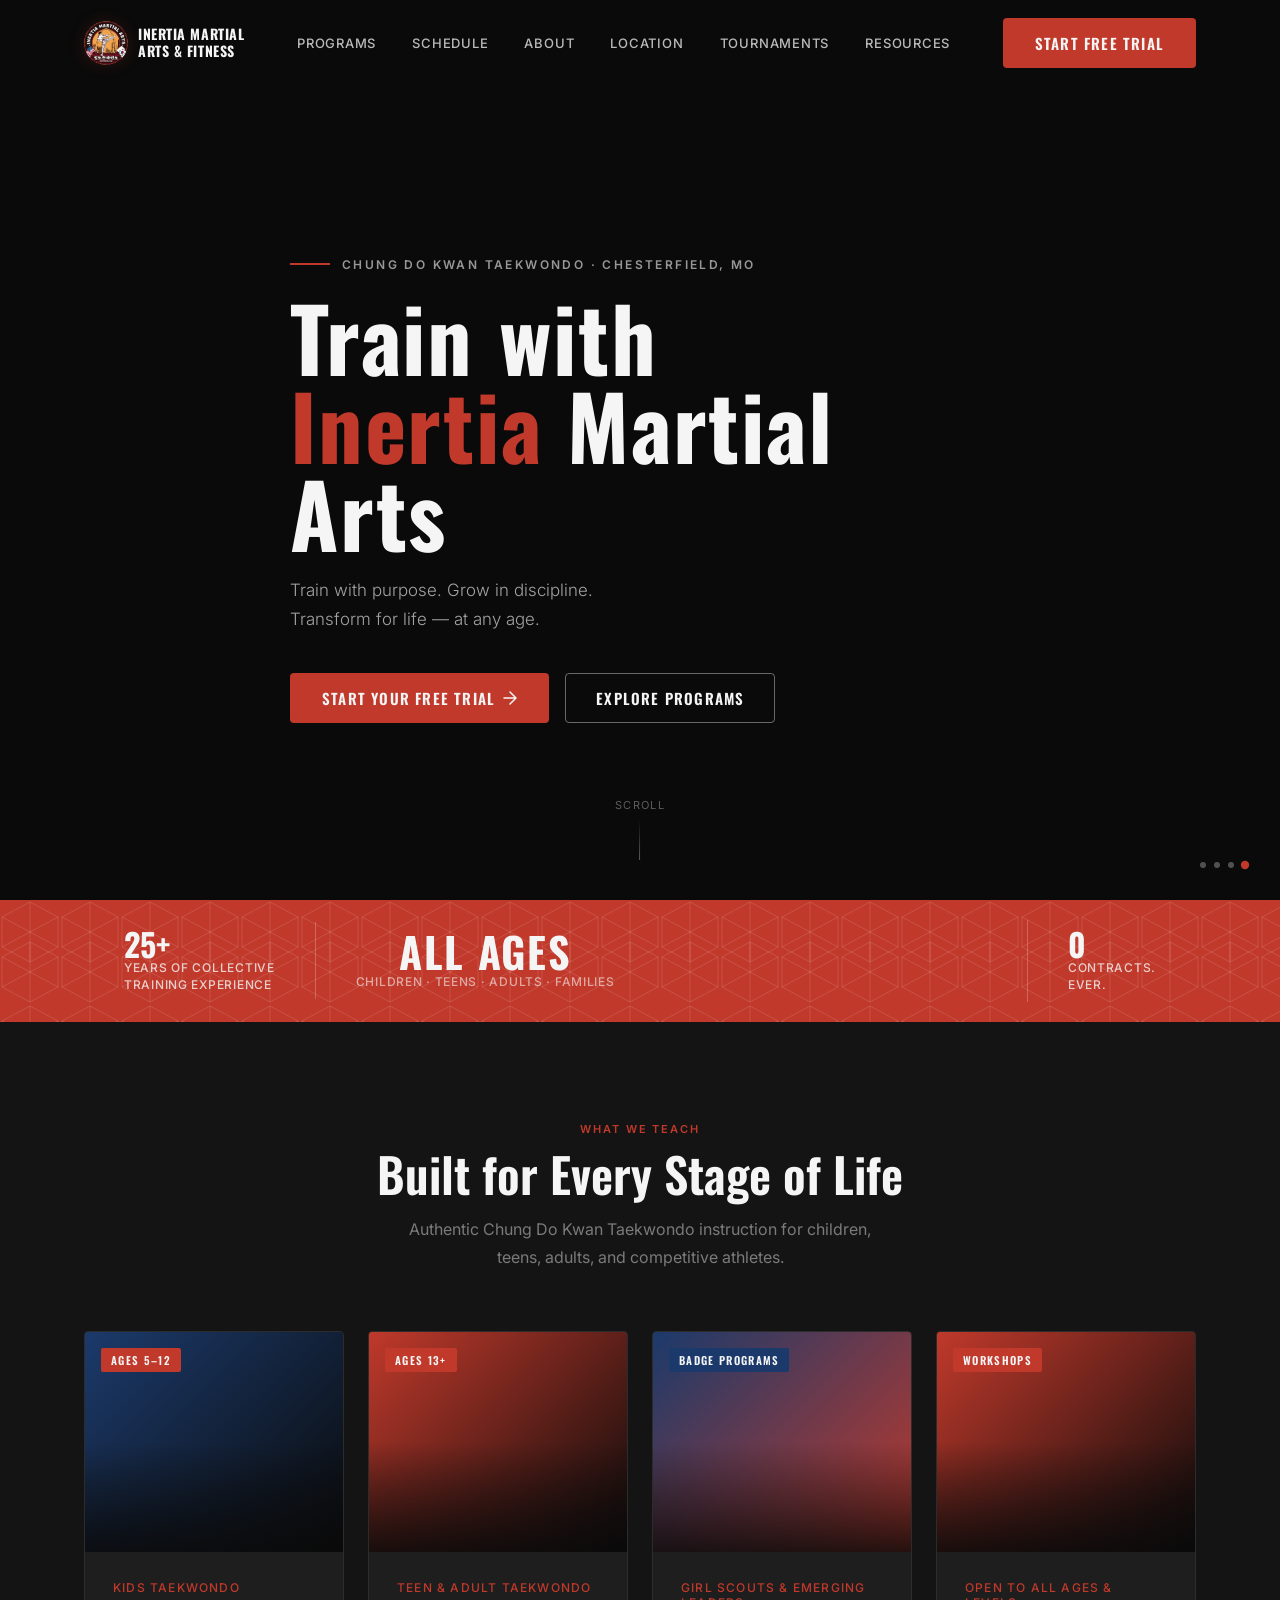
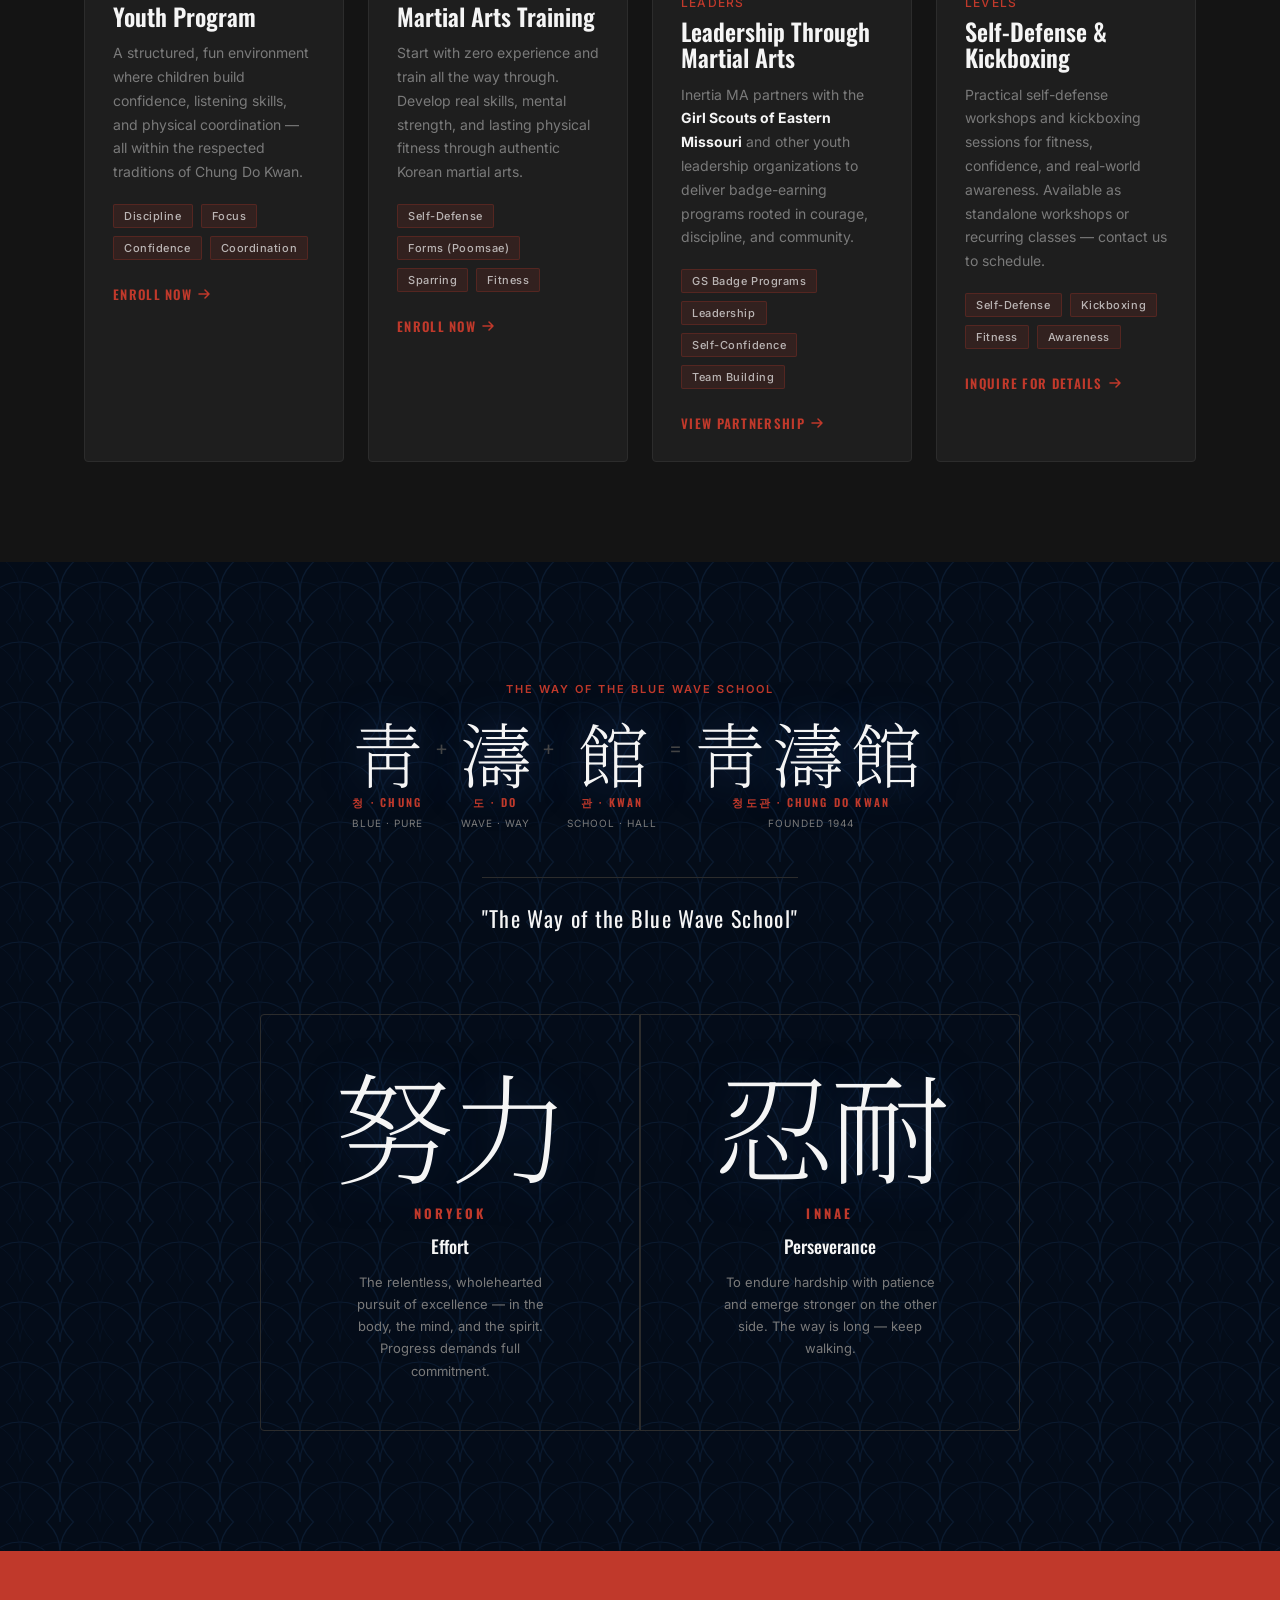
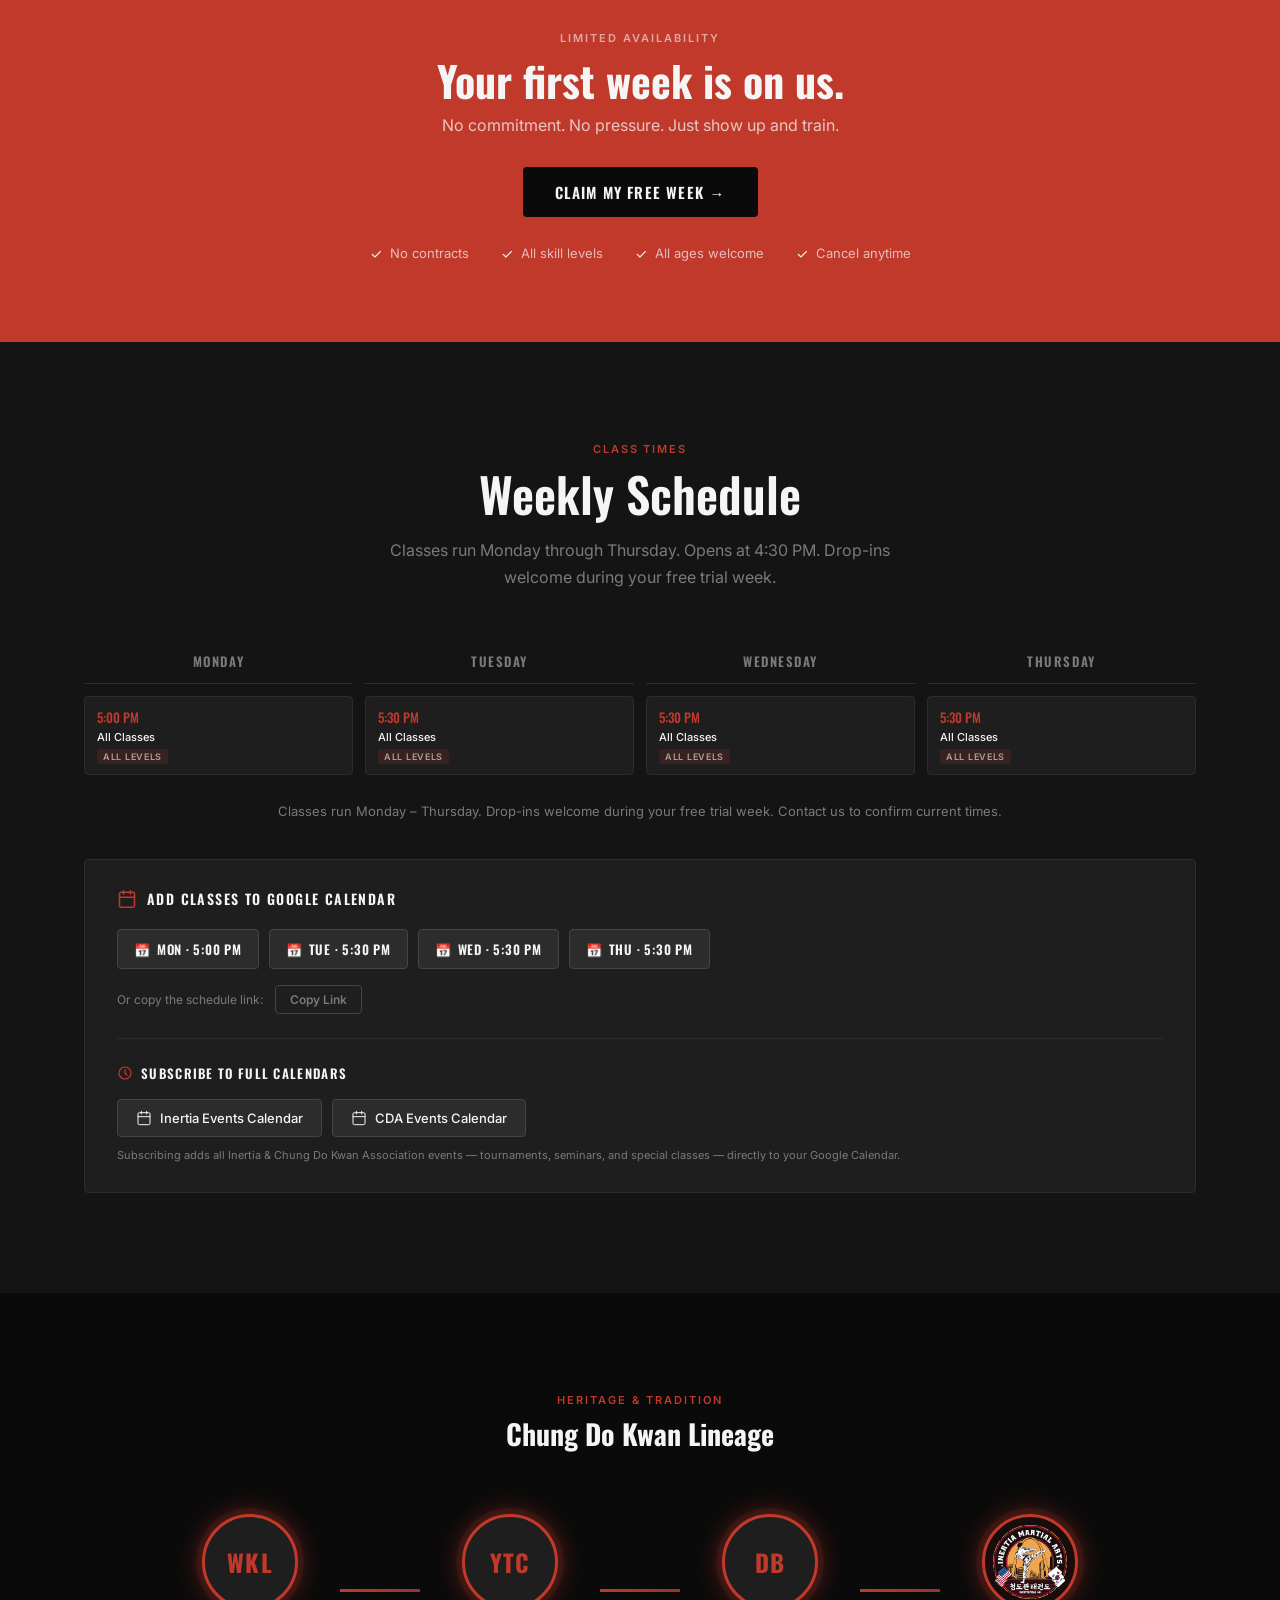
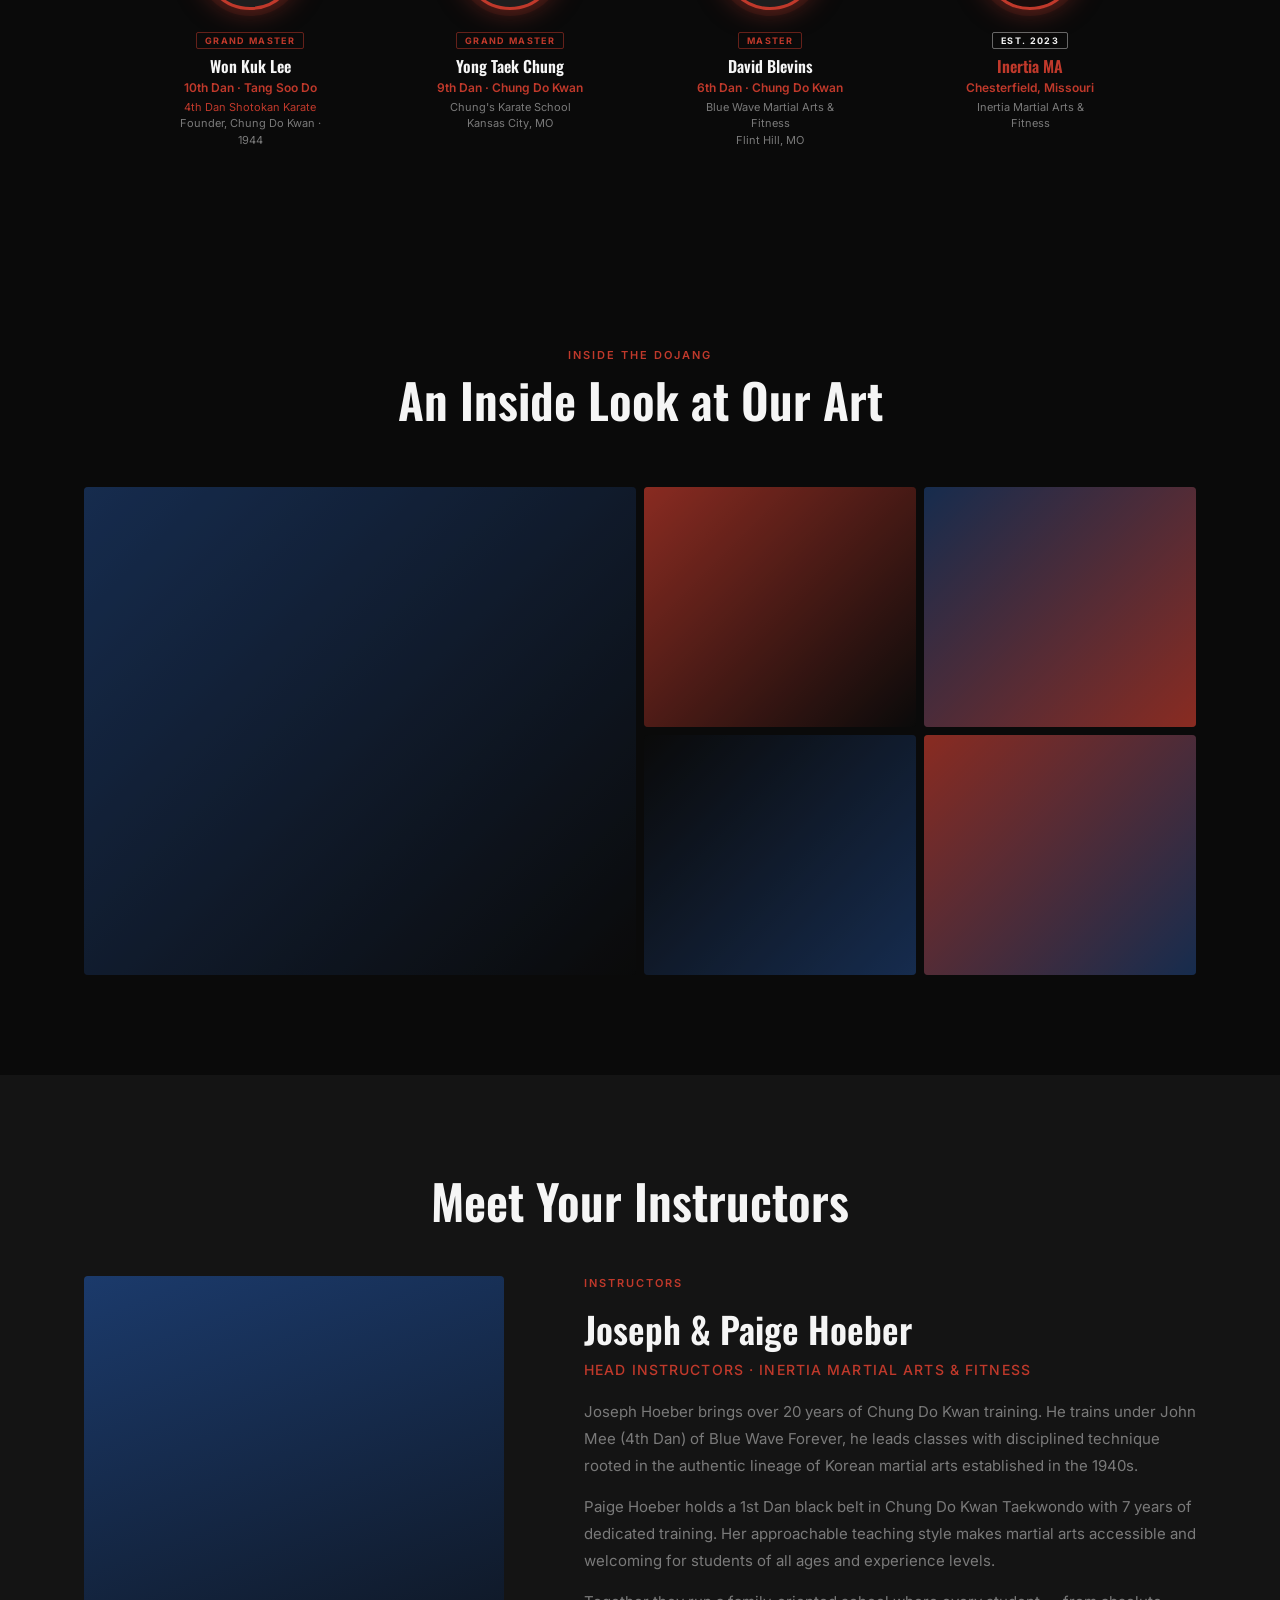
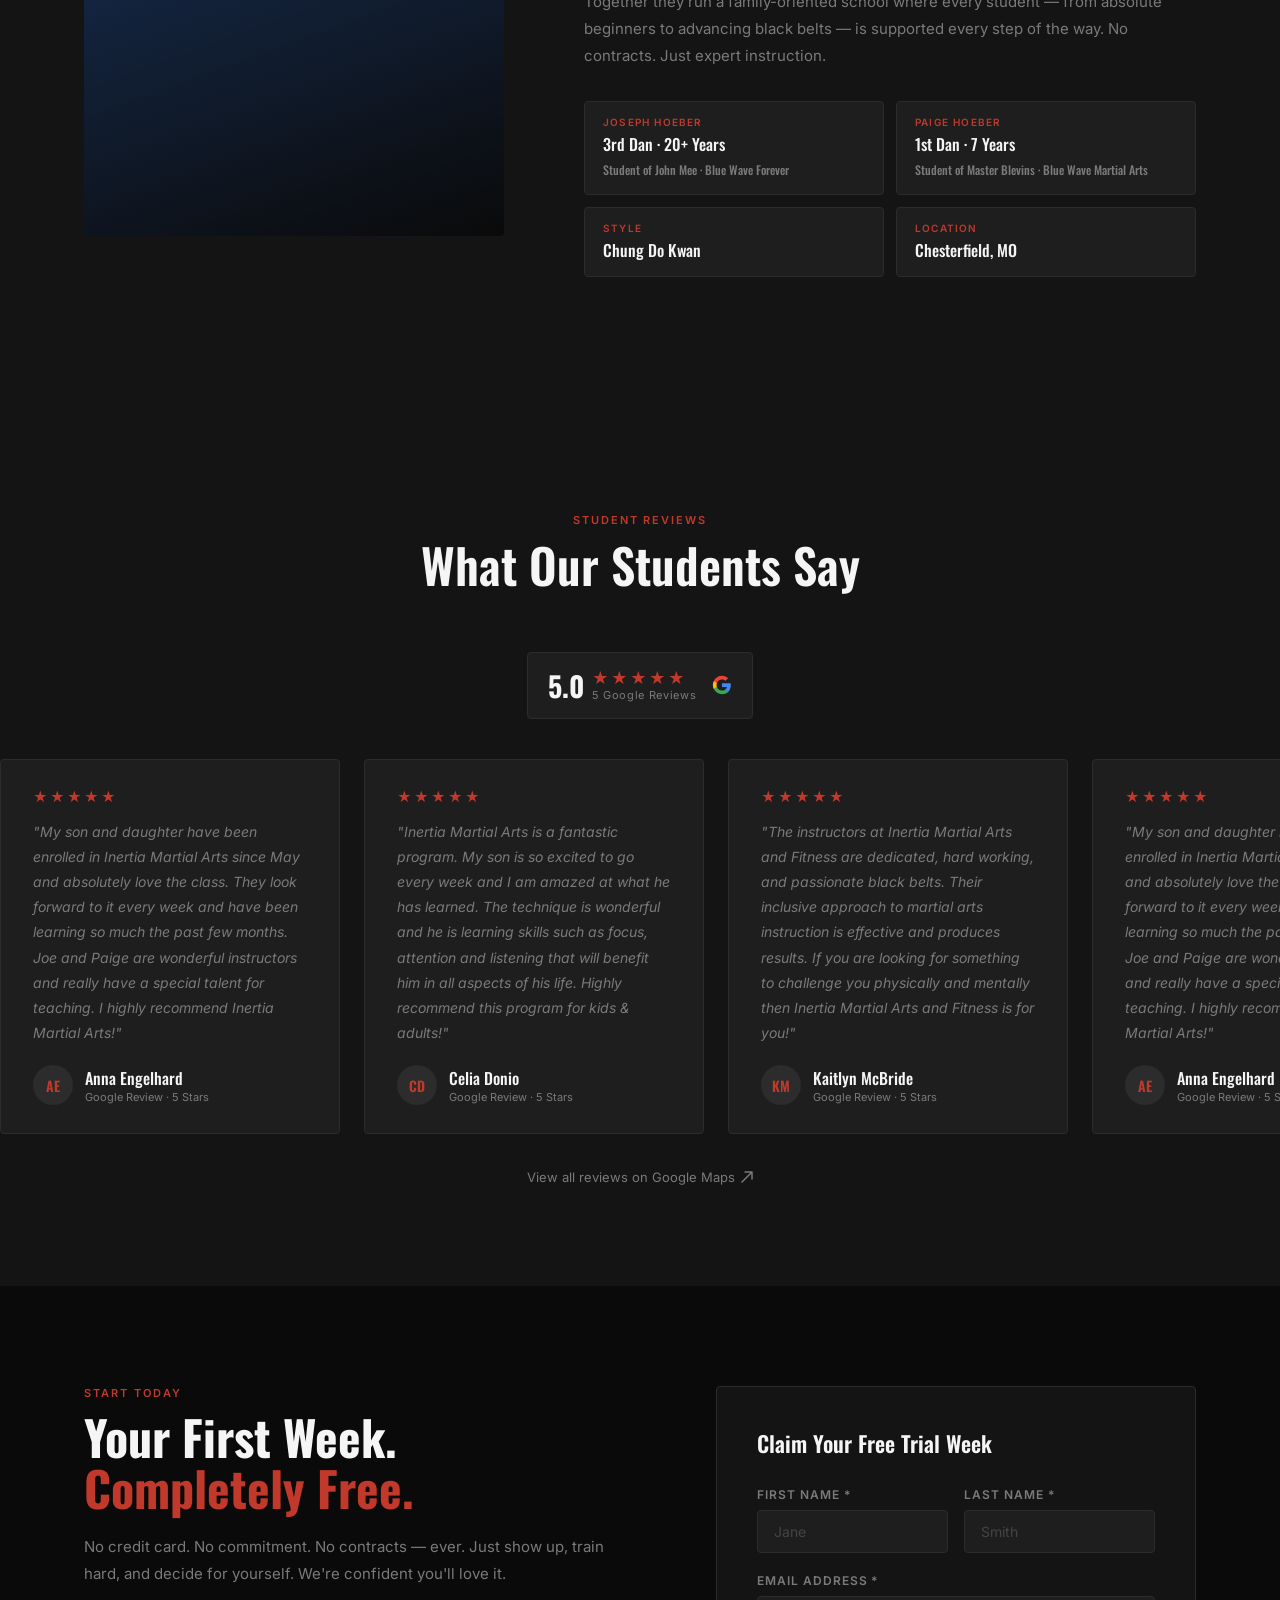
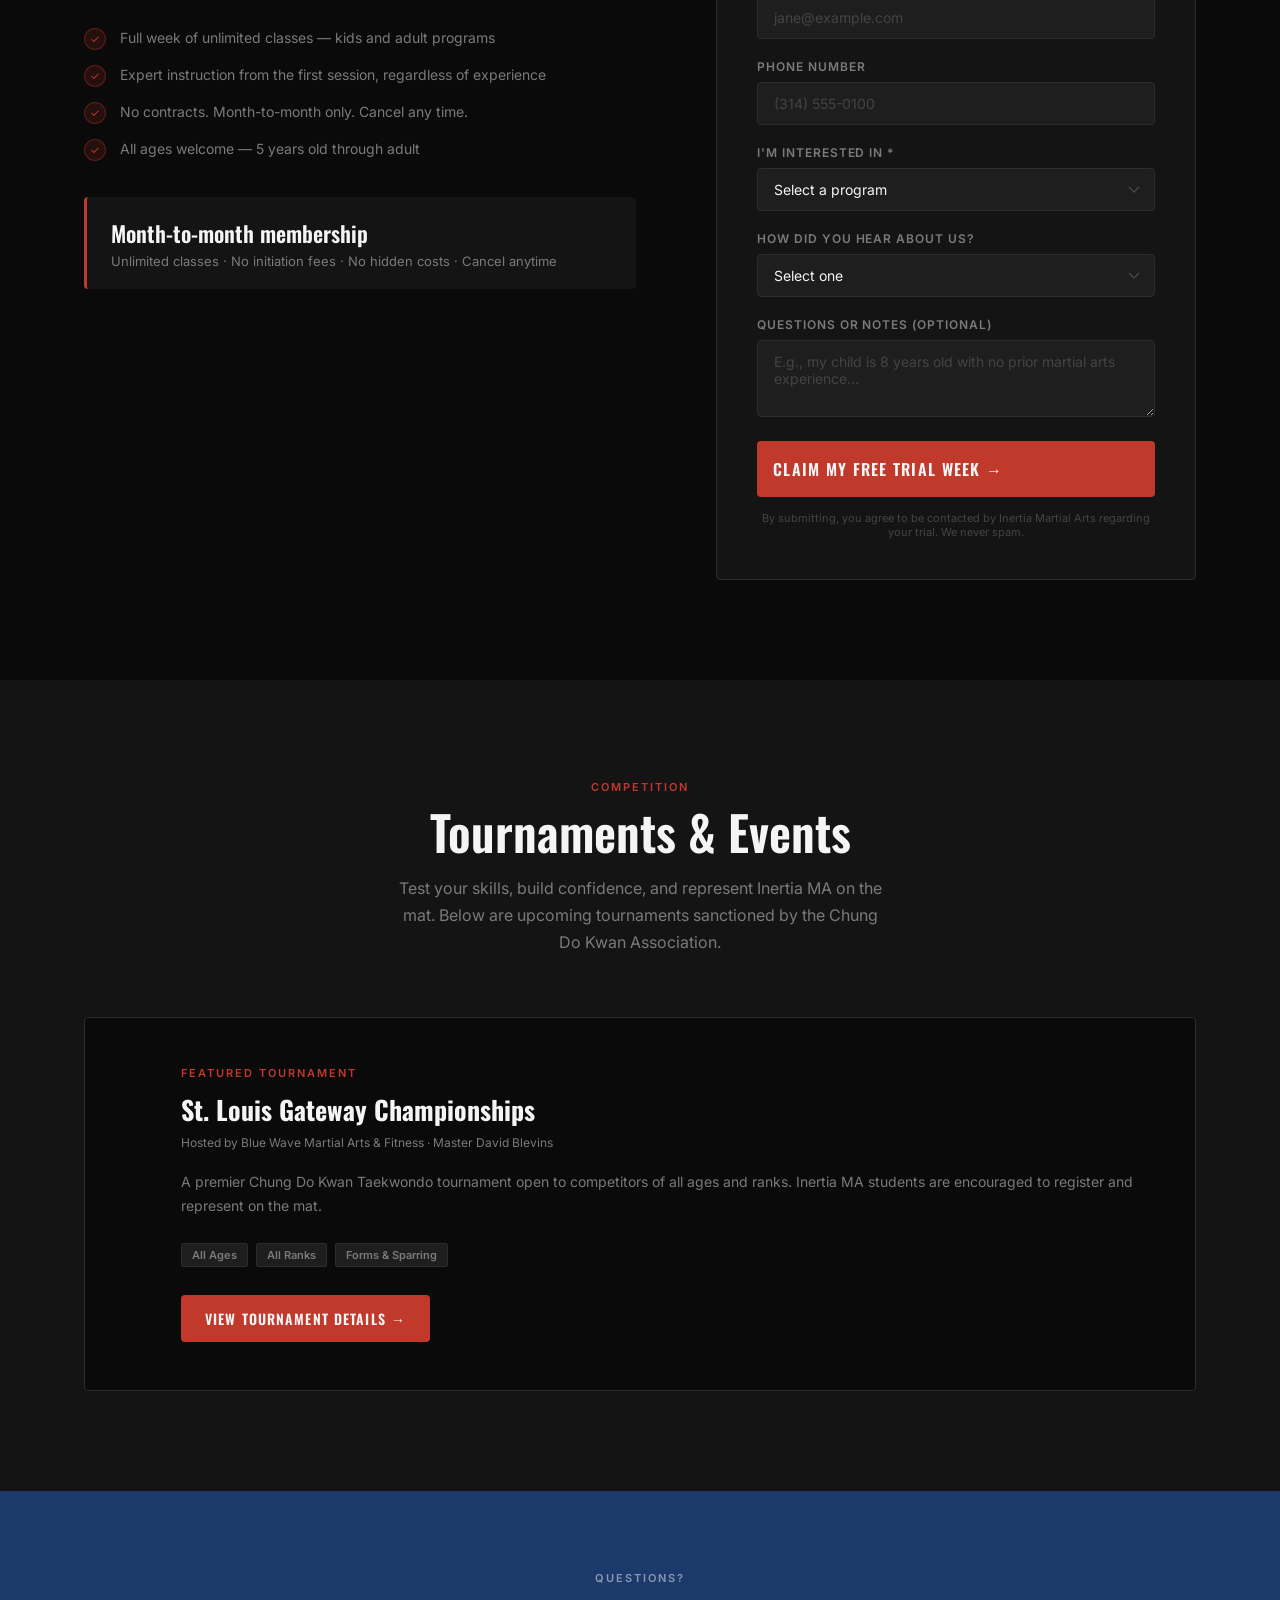
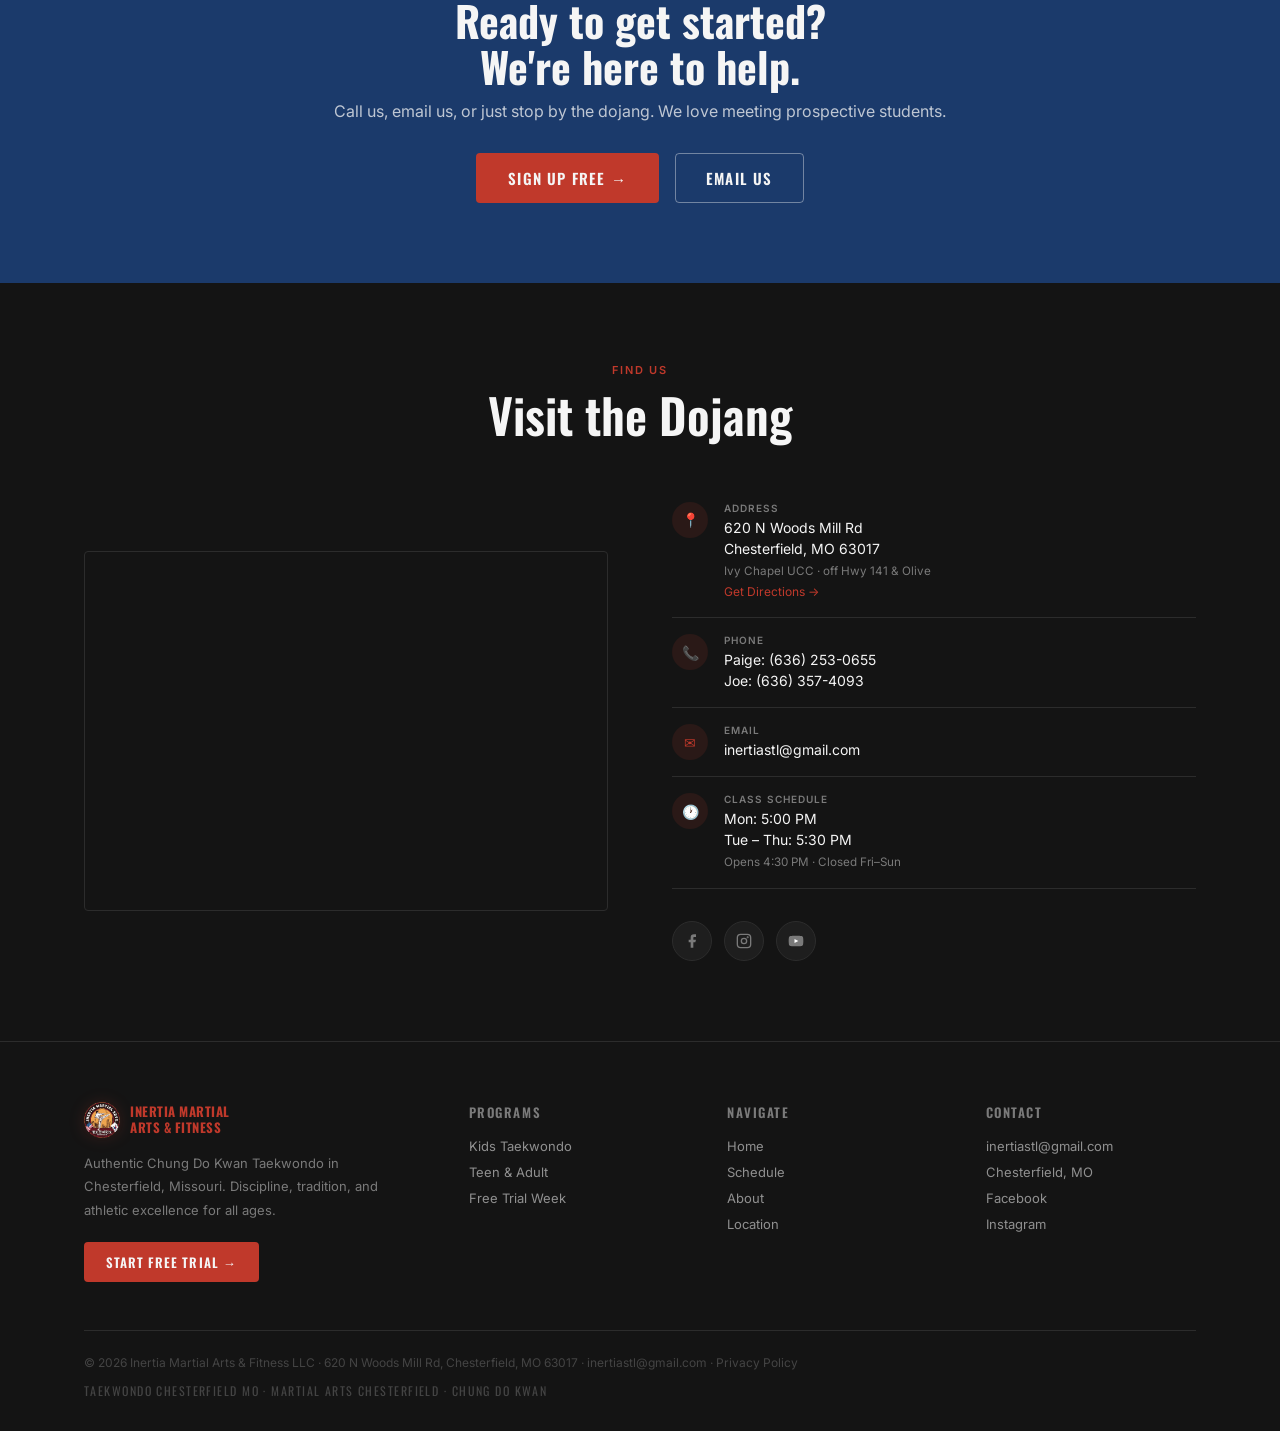
==== commit a759d971: "Update index.html" ====
--- a/index.html
+++ b/index.html
@@ -607,8 +607,8 @@
     .gallery-item:hover::after { background: rgba(192,57,43,0.2); }
     .gallery-item:nth-child(1) { grid-column: span 2; grid-row: span 2; background-image: url('https://inertiastl.com/images/gallery1.jpeg'), linear-gradient(135deg,#1B3A6B,#0A0A0A); }
     .gallery-item:nth-child(2) { background-image: url('https://inertiastl.com/images/gallery2.jpg'), linear-gradient(135deg,#C0392B,#0A0A0A); }
-    .gallery-item:nth-child(3) { background-image: url('https://inertiastl.com/images/gallery3.jpg'), linear-gradient(135deg,#1B3A6B,#C0392B); }
-    .gallery-item:nth-child(4) { background-image: url('https://inertiastl.com/images/gallery4.jpg'), linear-gradient(135deg,#0A0A0A,#1B3A6B); }
+    .gallery-item:nth-child(3) { background-image: url('https://inertiastl.com/images/friendship.jpg'), linear-gradient(135deg,#1B3A6B,#C0392B); }
+    .gallery-item:nth-child(4) { background-image: url('https://inertiastl.com/images/trophy.jpg'), linear-gradient(135deg,#0A0A0A,#1B3A6B); }
     .gallery-item:nth-child(5) { background-image: url('https://inertiastl.com/images/gallery4.jpeg'), linear-gradient(135deg,#C0392B,#1B3A6B); }
 
     /* ─── ABOUT ──────────────────────────────────────────────────── */
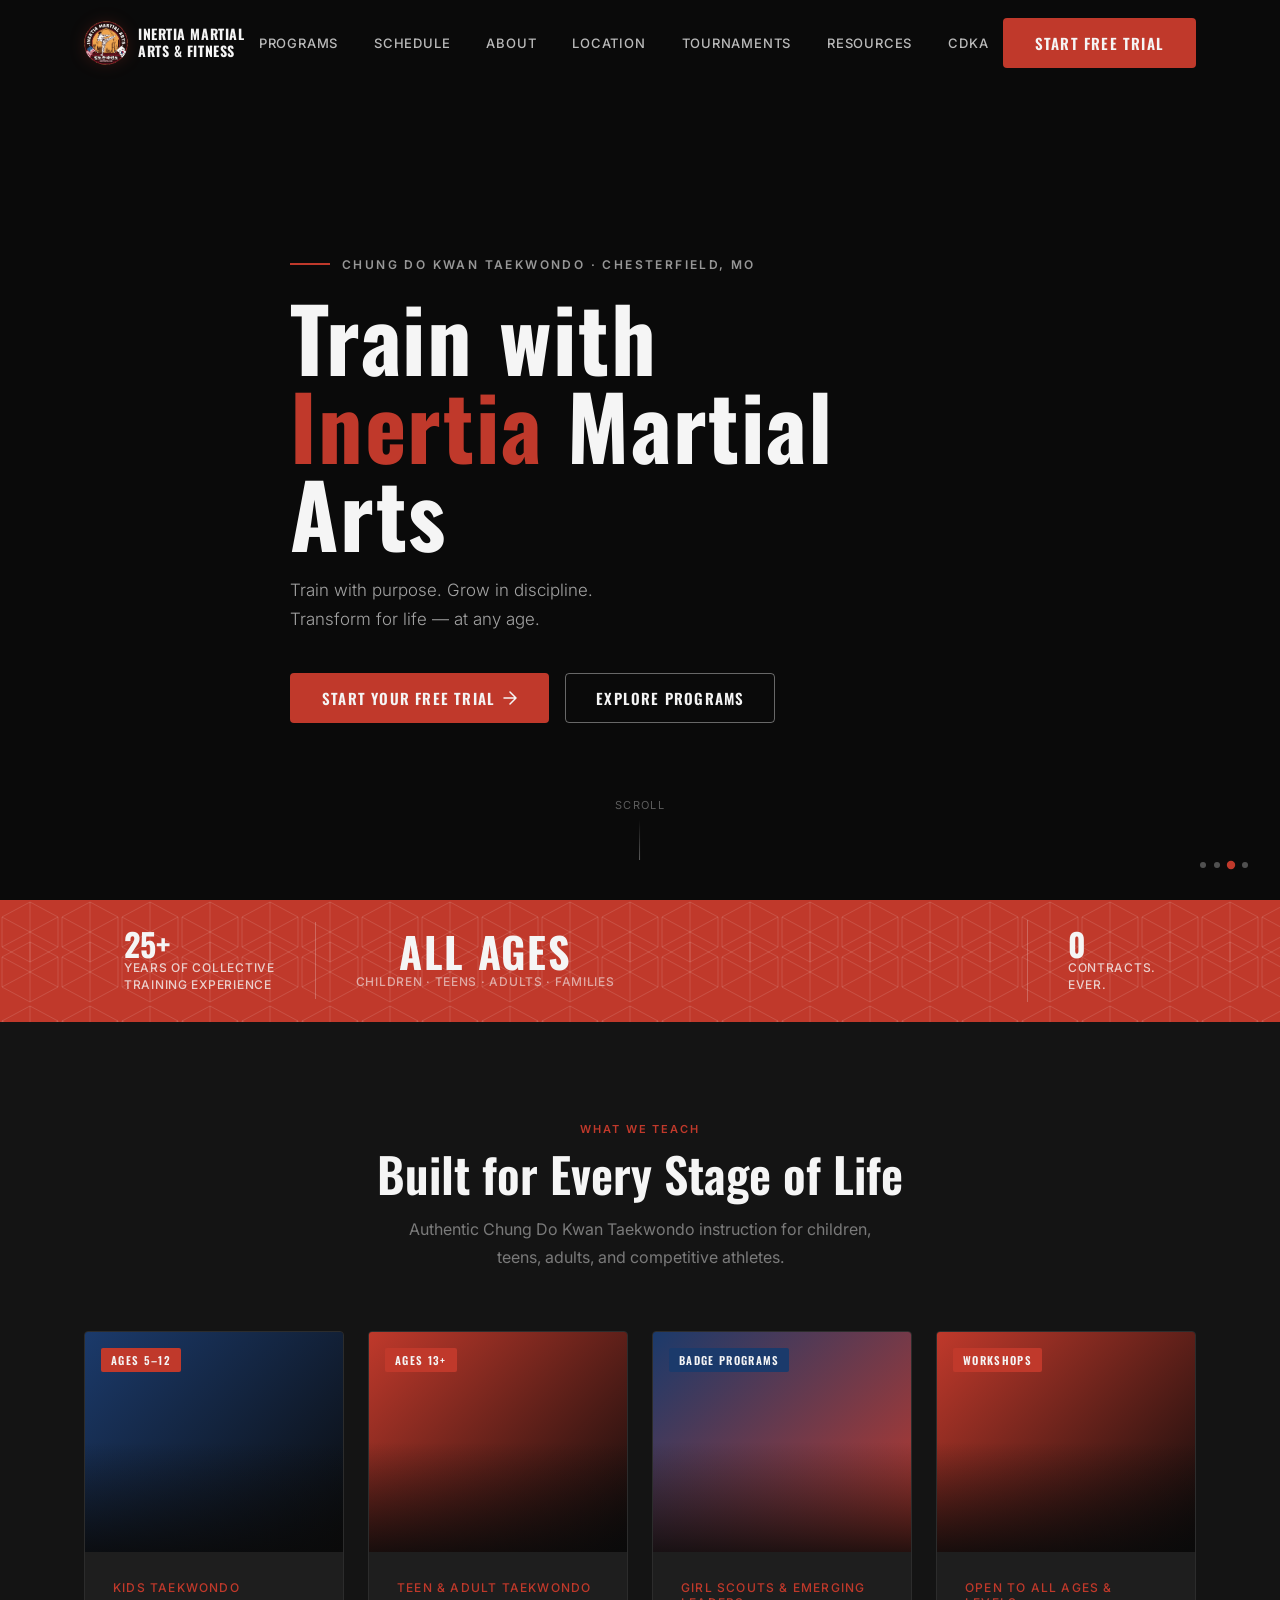
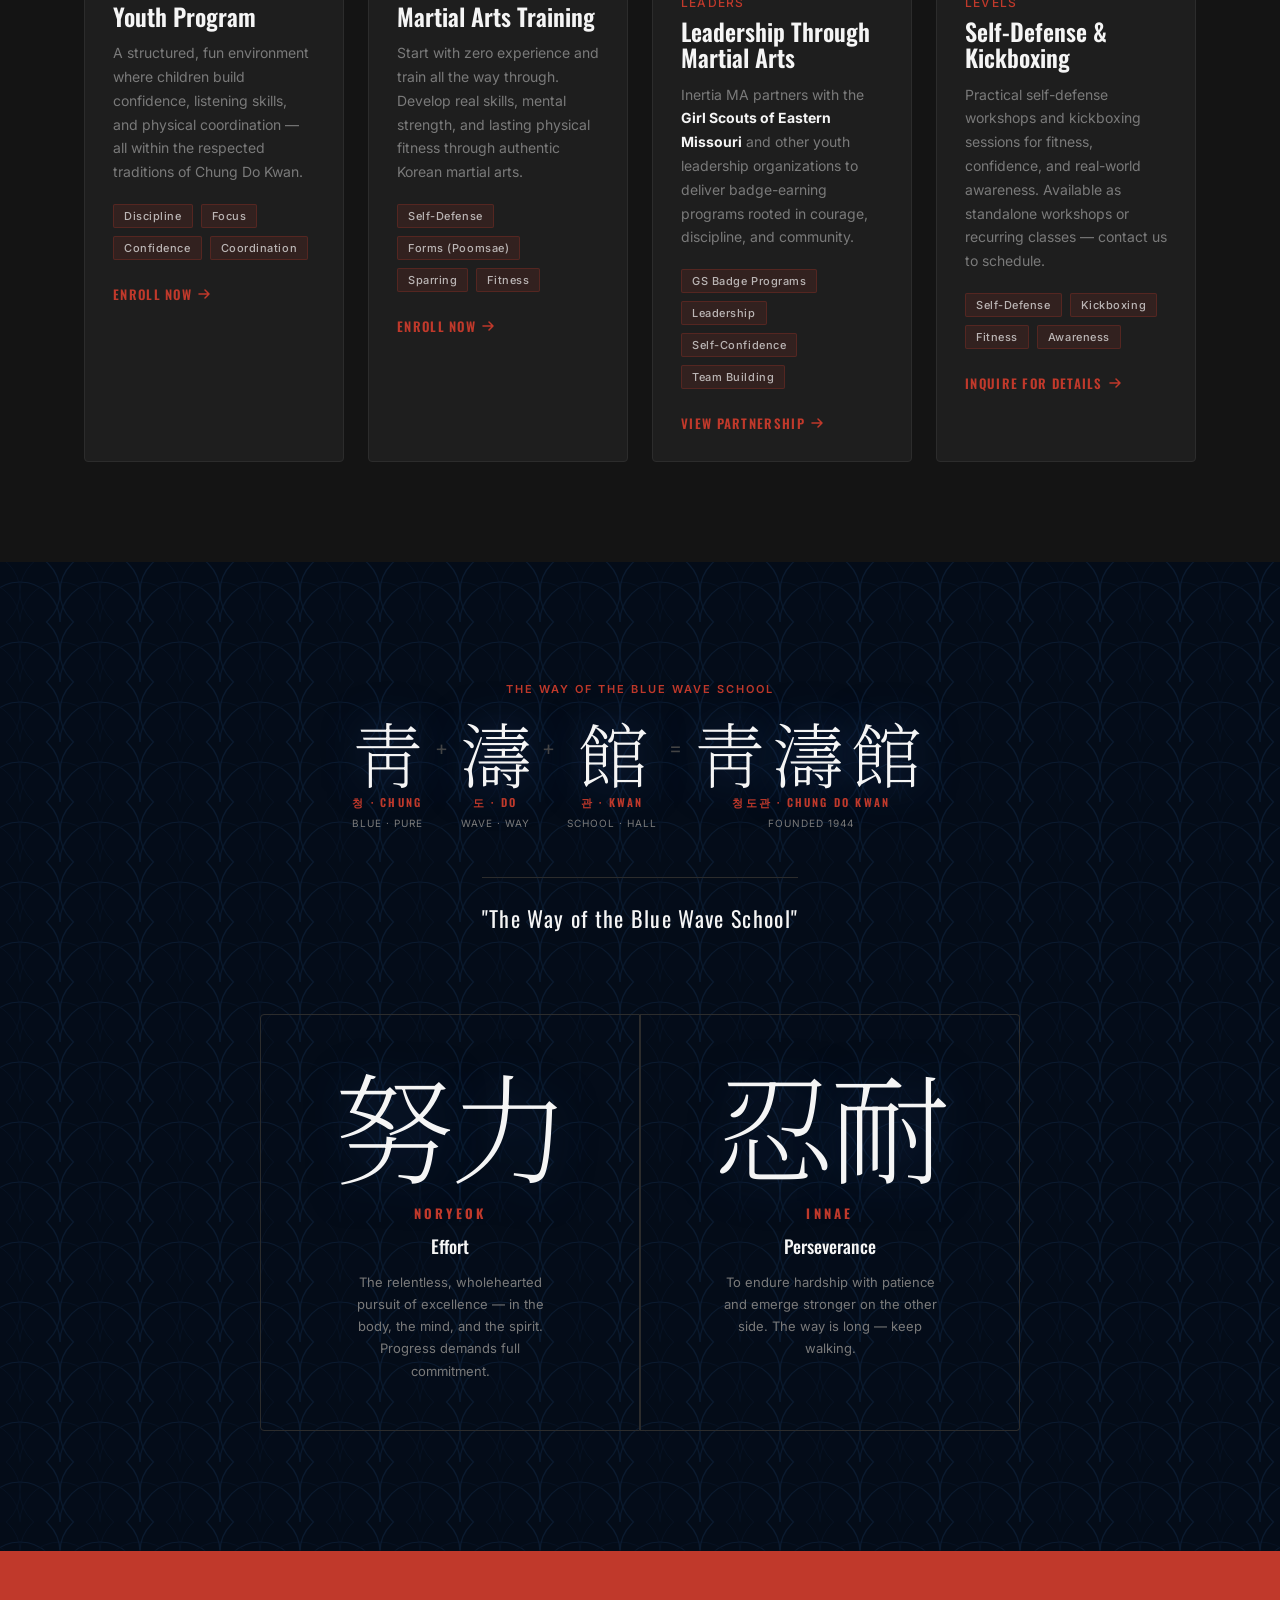
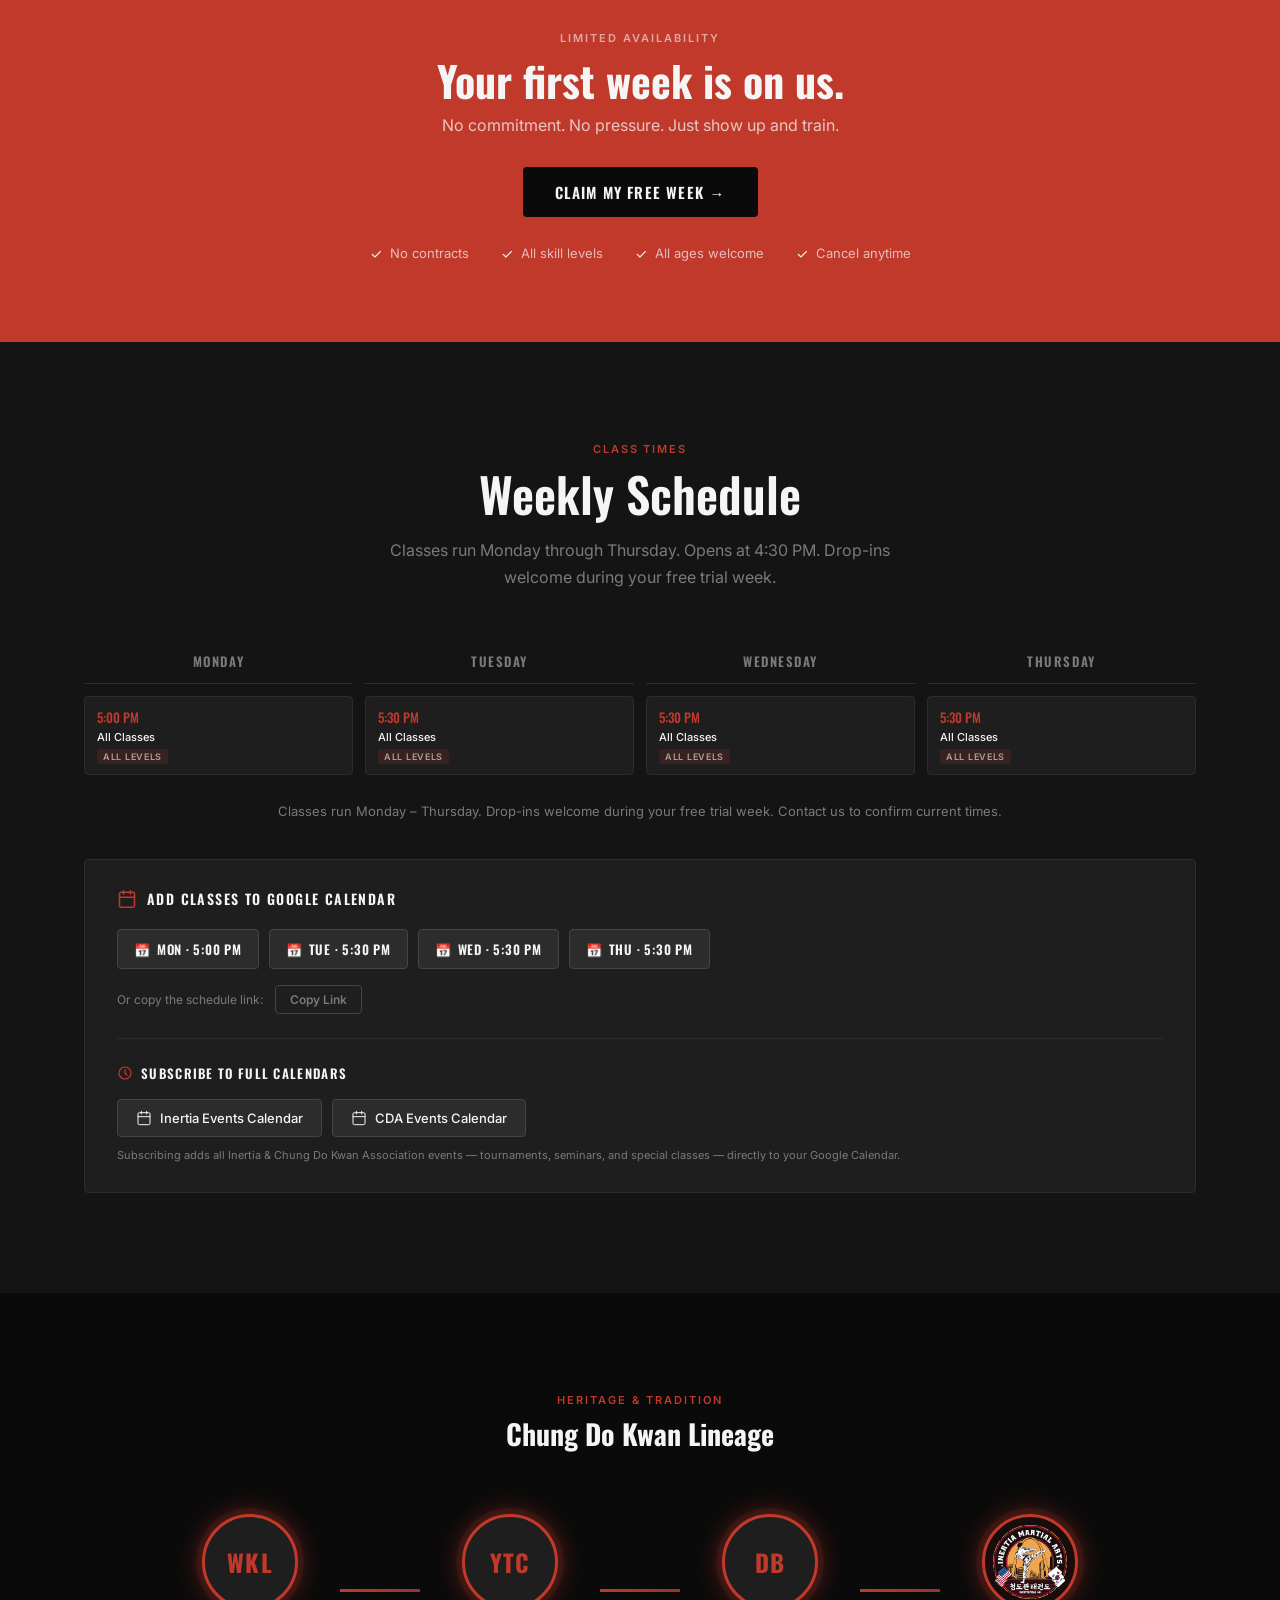
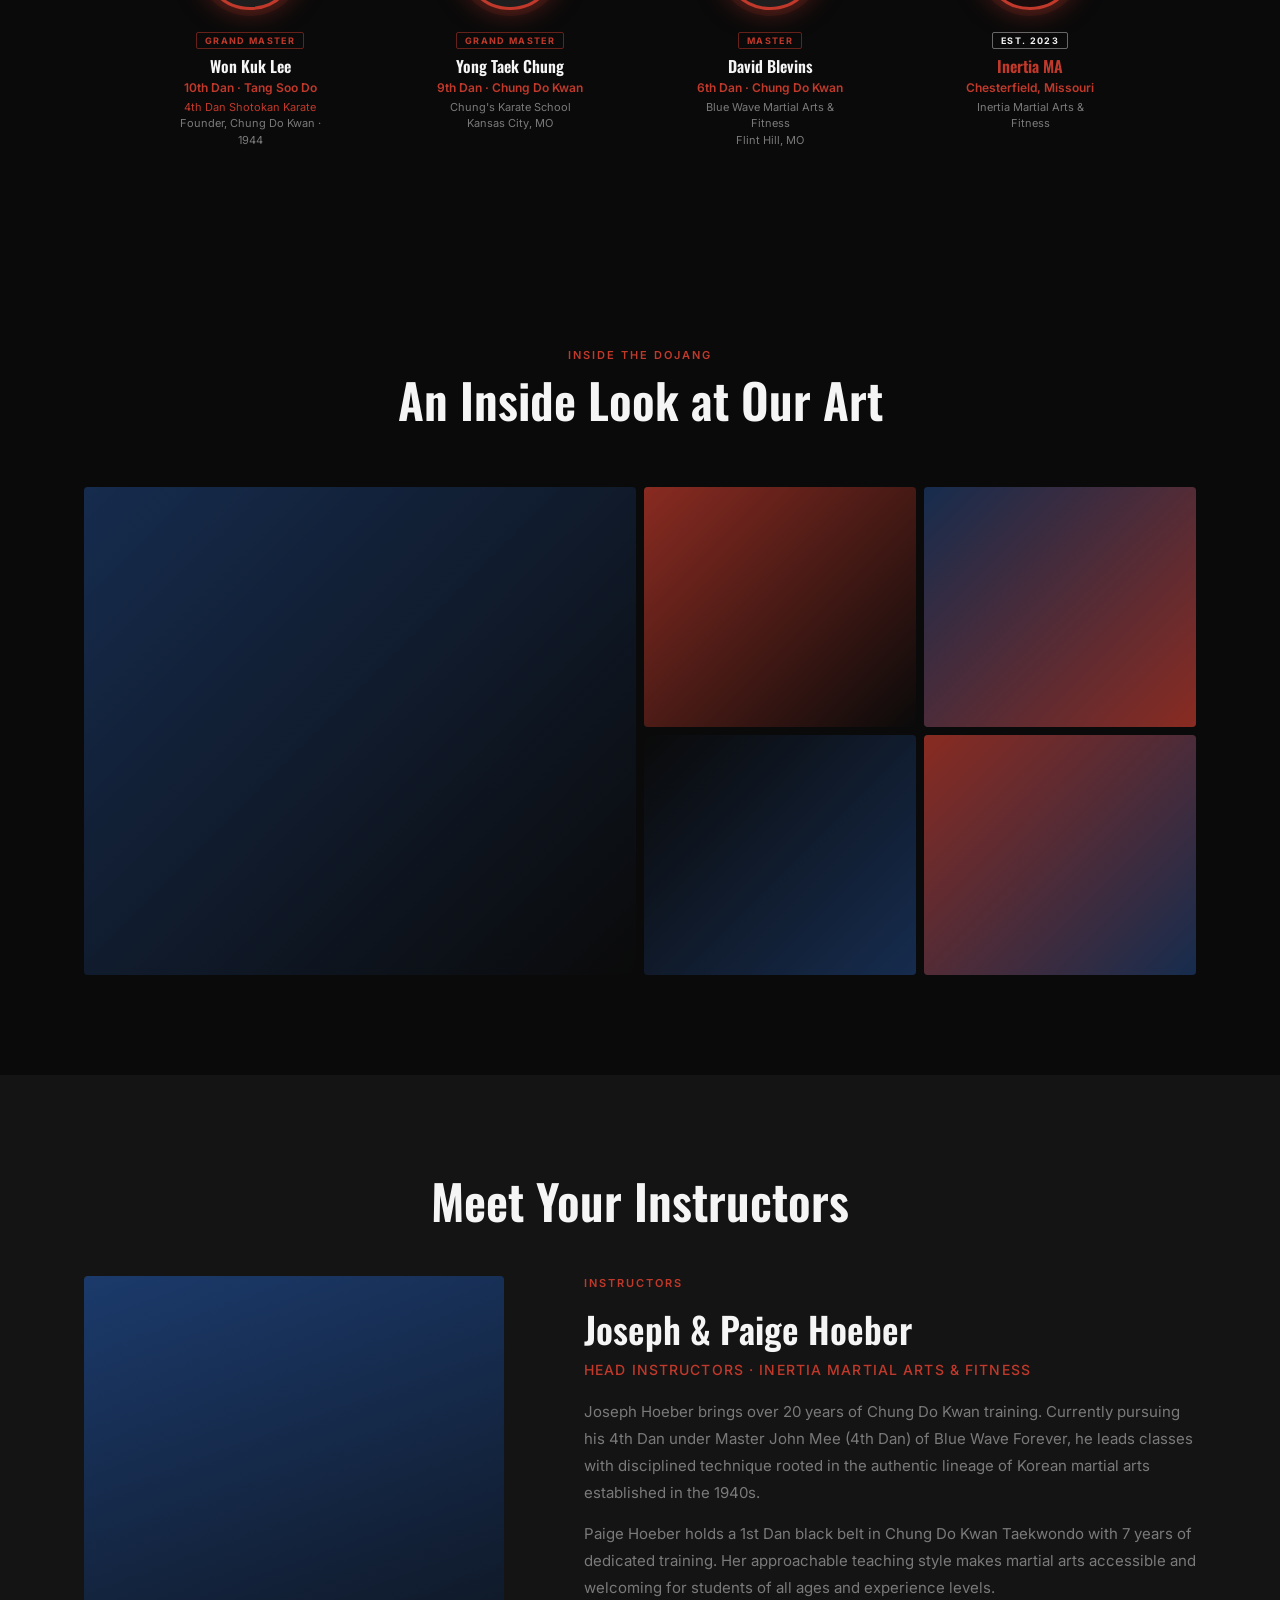
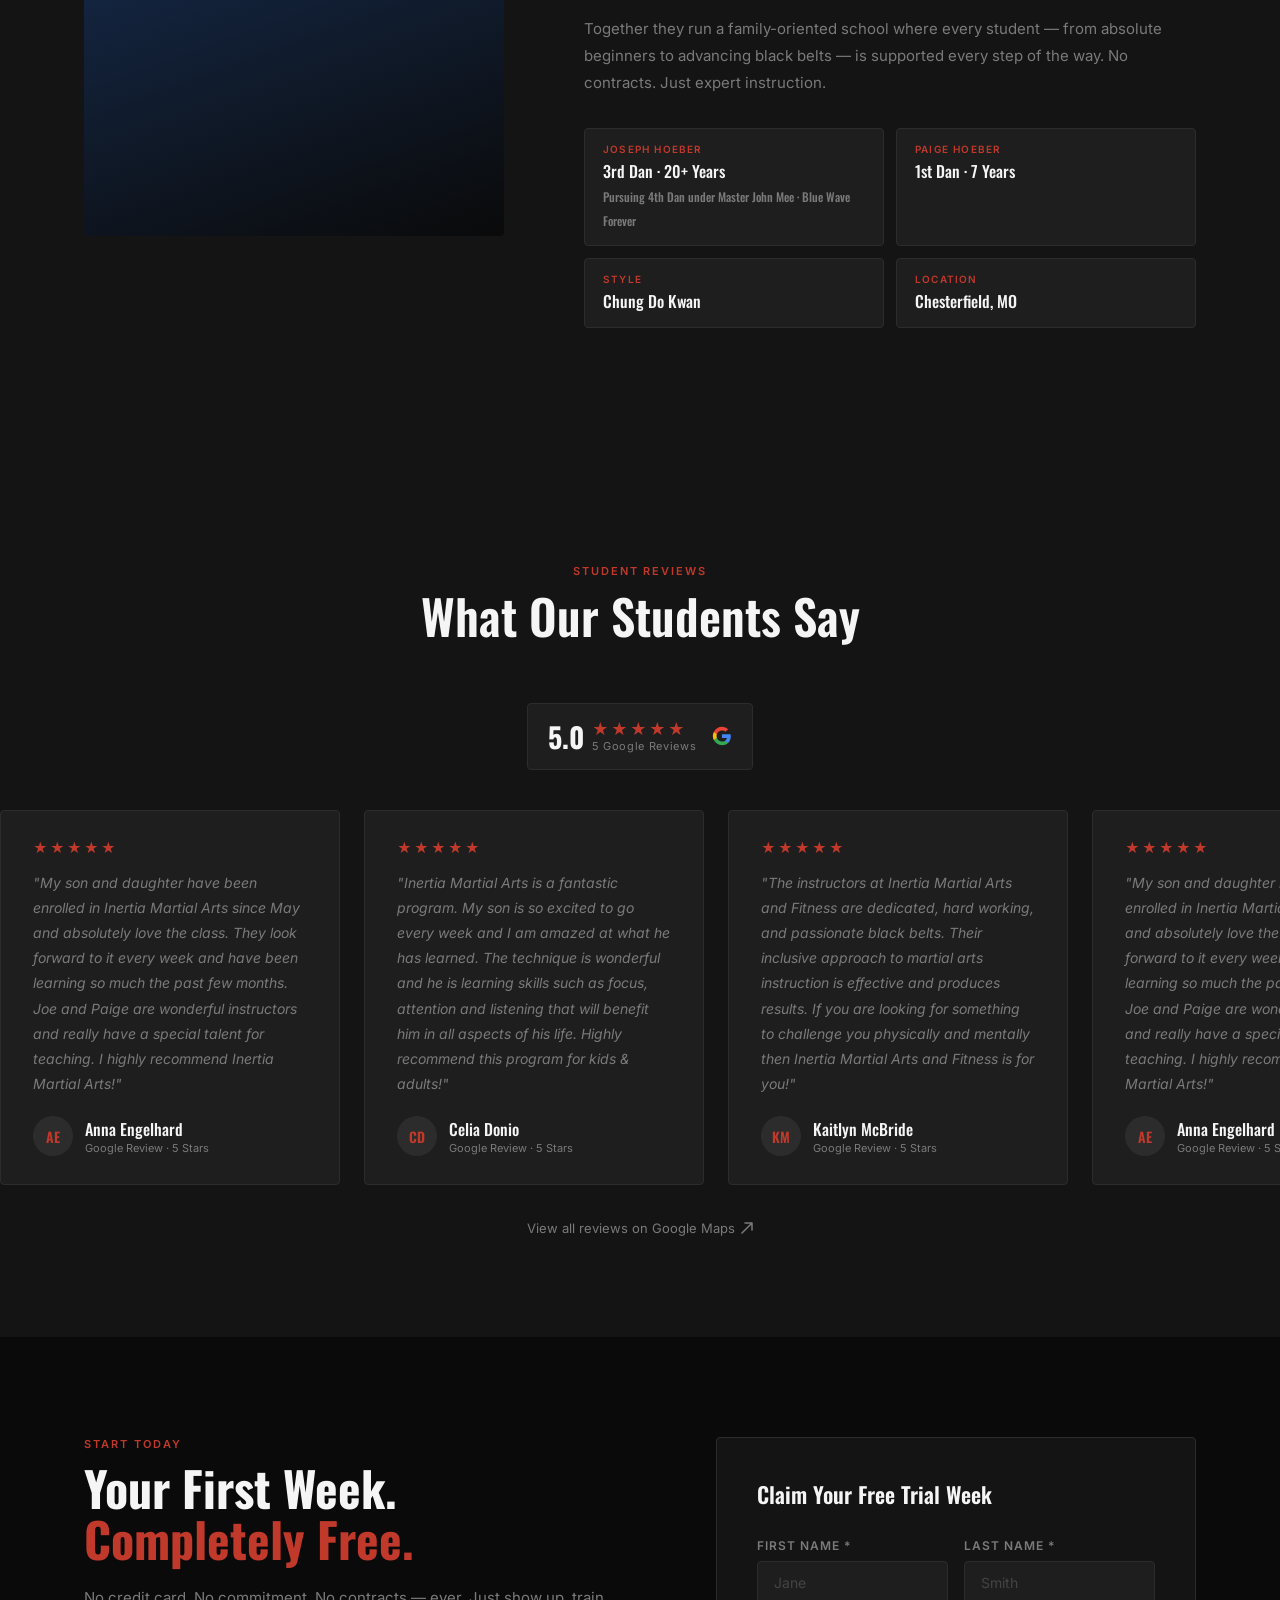
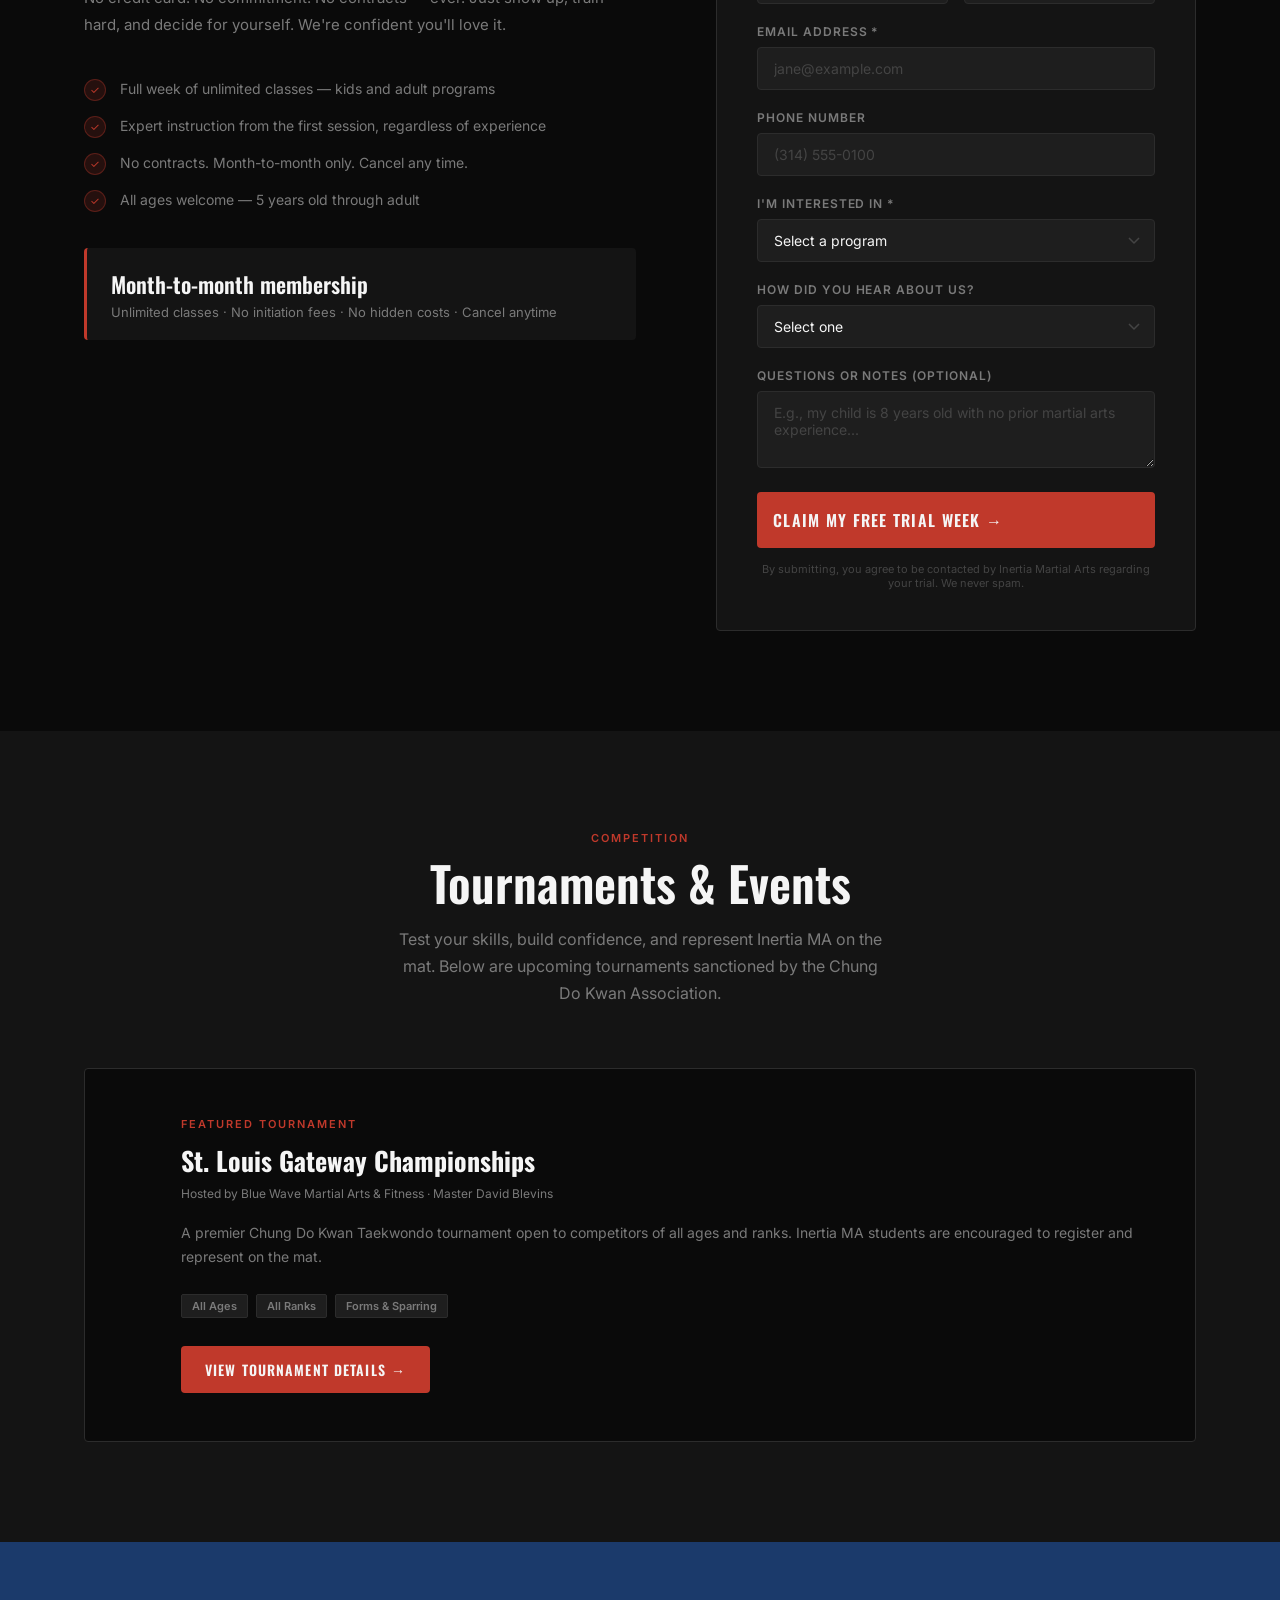
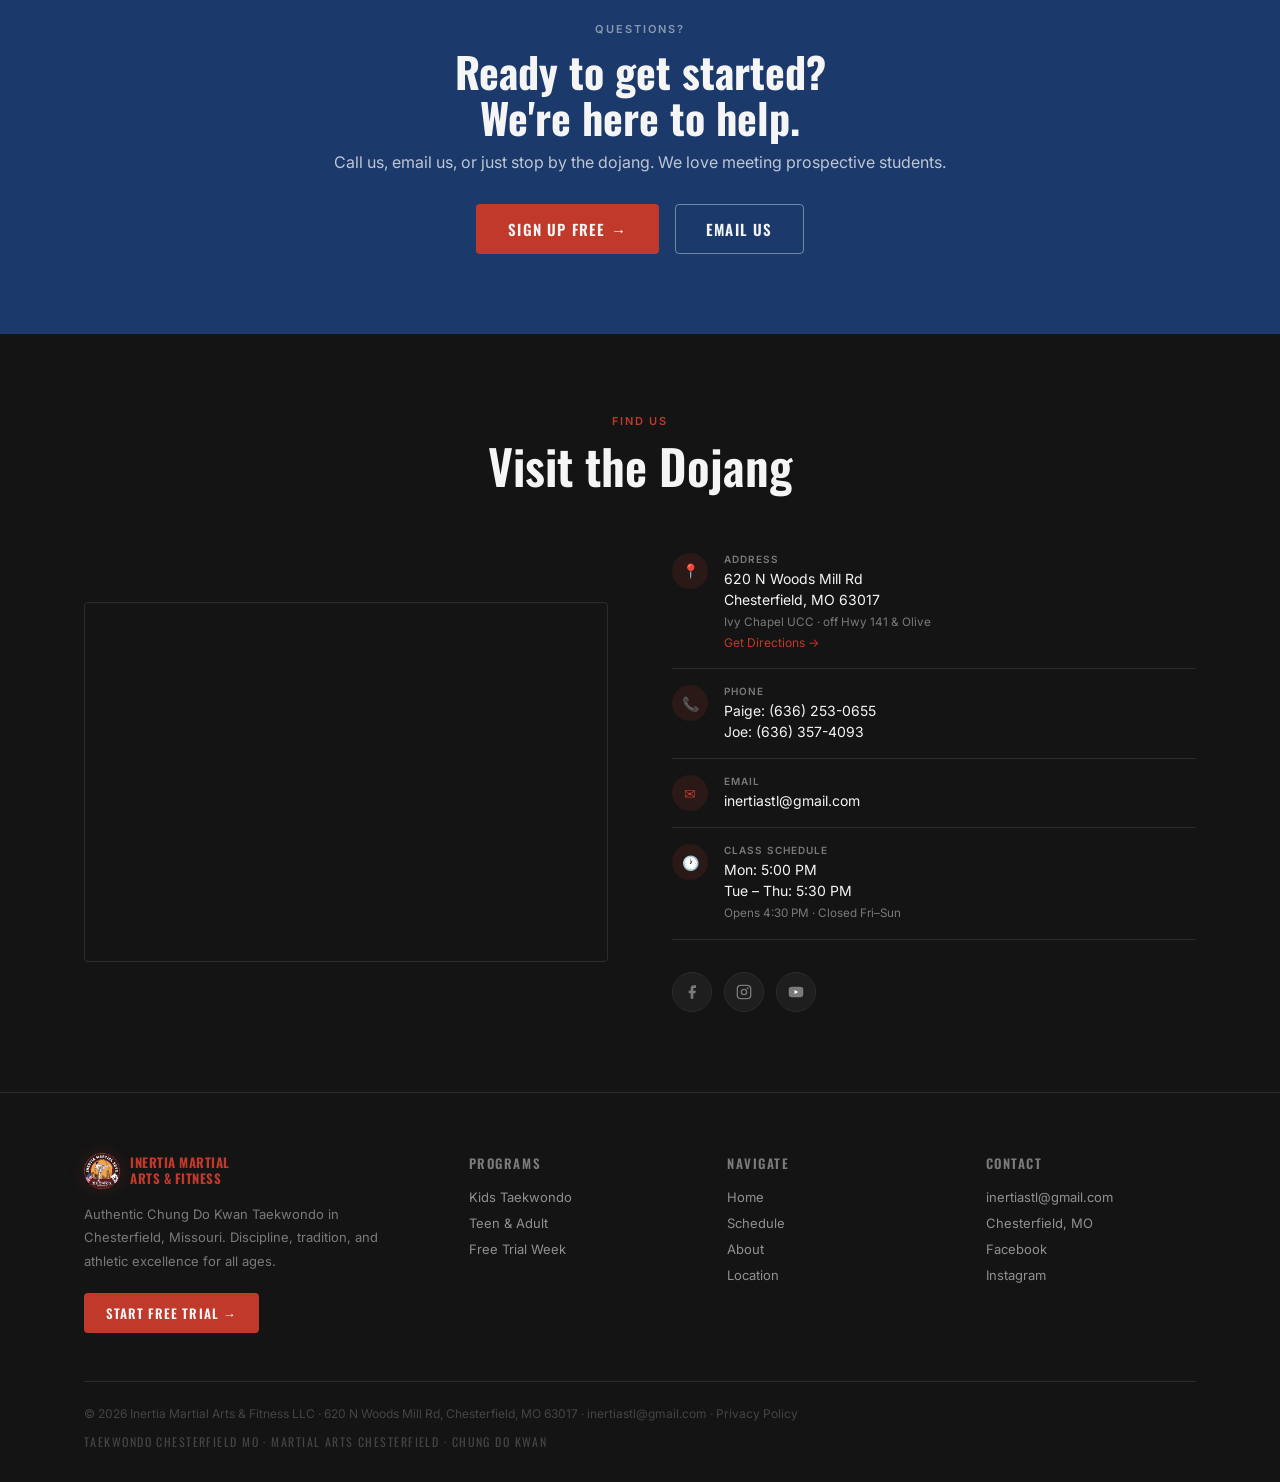
==== commit c9c8ff0a: "Add files via upload" ====
--- a/index.html
+++ b/index.html
@@ -315,9 +315,9 @@
       content: ''; position: absolute; inset: 0;
       background: linear-gradient(to bottom, transparent 50%, rgba(10,10,10,0.85));
     }
-    .program-img-1 { background-image: url('https://inertiastl.com/images/gallery5.jpg'), linear-gradient(135deg, #1B3A6B 0%, #0A0A0A 100%); }
-    .program-img-2 { background-image: url('https://inertiastl.com/images/class1.jpg'), linear-gradient(135deg, #C0392B 0%, #0A0A0A 100%); }
-    .program-img-3 { background-image: url('https://inertiastl.com/images/MO2.jpg'), linear-gradient(135deg, #1B3A6B 0%, #C0392B 100%); }
+    .program-img-1 { background-image: url('https://inertiastl.com/images/class1.jpg'), linear-gradient(135deg, #1B3A6B 0%, #0A0A0A 100%); }
+    .program-img-2 { background-image: url('https://inertiastl.com/images/class2.jpg'), linear-gradient(135deg, #C0392B 0%, #0A0A0A 100%); }
+    .program-img-3 { background-image: url('https://inertiastl.com/images/gallery5.jpg'), linear-gradient(135deg, #1B3A6B 0%, #C0392B 100%); }
     .program-badge {
       position: absolute; top: 16px; left: 16px; z-index: 1;
       background: var(--red); color: var(--white);
@@ -607,8 +607,8 @@
     .gallery-item:hover::after { background: rgba(192,57,43,0.2); }
     .gallery-item:nth-child(1) { grid-column: span 2; grid-row: span 2; background-image: url('https://inertiastl.com/images/gallery1.jpeg'), linear-gradient(135deg,#1B3A6B,#0A0A0A); }
     .gallery-item:nth-child(2) { background-image: url('https://inertiastl.com/images/gallery2.jpg'), linear-gradient(135deg,#C0392B,#0A0A0A); }
-    .gallery-item:nth-child(3) { background-image: url('https://inertiastl.com/images/friendship.jpg'), linear-gradient(135deg,#1B3A6B,#C0392B); }
-    .gallery-item:nth-child(4) { background-image: url('https://inertiastl.com/images/trophy.jpg'), linear-gradient(135deg,#0A0A0A,#1B3A6B); }
+    .gallery-item:nth-child(3) { background-image: url('https://inertiastl.com/images/gallery3.jpg'), linear-gradient(135deg,#1B3A6B,#C0392B); }
+    .gallery-item:nth-child(4) { background-image: url('https://inertiastl.com/images/gallery4.jpg'), linear-gradient(135deg,#0A0A0A,#1B3A6B); }
     .gallery-item:nth-child(5) { background-image: url('https://inertiastl.com/images/gallery4.jpeg'), linear-gradient(135deg,#C0392B,#1B3A6B); }
 
     /* ─── ABOUT ──────────────────────────────────────────────────── */
@@ -621,7 +621,7 @@
     }
     .about-photo-img {
       width: 100%; aspect-ratio: 3/4;
-      background-image: url('https://inertiastl.com/images/about2.jpg'), linear-gradient(160deg,#1B3A6B 0%,#0A0A0A 100%);
+      background-image: url('https://inertiastl.com/images/about1.jpg'), linear-gradient(160deg,#1B3A6B 0%,#0A0A0A 100%);
       background-size: cover; background-position: center top;
       border-radius: var(--radius);
     }
@@ -1066,6 +1066,7 @@
         <a href="#location" class="nav-link">Location</a>
         <a href="#tournaments" class="nav-link">Tournaments</a>
         <a href="/resources.html" class="nav-link">Resources</a>
+        <a href="/cdka.html" class="nav-link">CDKA</a>
       </div>
       <div class="nav-cta">
         <a href="#free-trial" class="btn-primary">Start Free Trial</a>
@@ -1084,6 +1085,7 @@
     <a href="#location" role="menuitem">Location</a>
     <a href="#tournaments" role="menuitem">Tournaments</a>
     <a href="/resources.html" role="menuitem">Resources</a>
+    <a href="/cdka.html" role="menuitem">CDKA</a>
     <a href="#free-trial" class="btn-primary" role="menuitem">Start Free Trial →</a>
   </div>
 
@@ -1620,18 +1622,18 @@
             <h2 class="about-name">Joseph &amp; Paige Hoeber</h2>
             <p class="about-title">Head Instructors · Inertia Martial Arts &amp; Fitness</p>
             <div class="about-bio">
-              <p>Joseph Hoeber brings over 20 years of Chung Do Kwan training. He trains under John Mee (4th Dan) of Blue Wave Forever, he leads classes with disciplined technique rooted in the authentic lineage of Korean martial arts established in the 1940s.</p>
+              <p>Joseph Hoeber brings over 20 years of Chung Do Kwan training. Currently pursuing his 4th Dan under Master John Mee (4th Dan) of Blue Wave Forever, he leads classes with disciplined technique rooted in the authentic lineage of Korean martial arts established in the 1940s.</p>
               <p>Paige Hoeber holds a 1st Dan black belt in Chung Do Kwan Taekwondo with 7 years of dedicated training. Her approachable teaching style makes martial arts accessible and welcoming for students of all ages and experience levels.</p>
               <p>Together they run a family-oriented school where every student — from absolute beginners to advancing black belts — is supported every step of the way. No contracts. Just expert instruction.</p>
             </div>
             <div class="credentials">
               <div class="credential">
                 <div class="cred-label">Joseph Hoeber</div>
-                <div class="cred-value">3rd Dan · 20+ Years<br><span style="font-size:12px;color:var(--grey-500);">Student of John Mee · Blue Wave Forever</span></div>
+                <div class="cred-value">3rd Dan · 20+ Years<br><span style="font-size:12px;color:var(--grey-500);">Pursuing 4th Dan under Master John Mee · Blue Wave Forever</span></div>
               </div>
               <div class="credential">
                 <div class="cred-label">Paige Hoeber</div>
-                <div class="cred-value">1st Dan · 7 Years<br><span style="font-size:12px;color:var(--grey-500);">Student of Master Blevins · Blue Wave Martial Arts</span></div>
+                <div class="cred-value">1st Dan · 7 Years</div>
               </div>
               <div class="credential">
                 <div class="cred-label">Style</div>
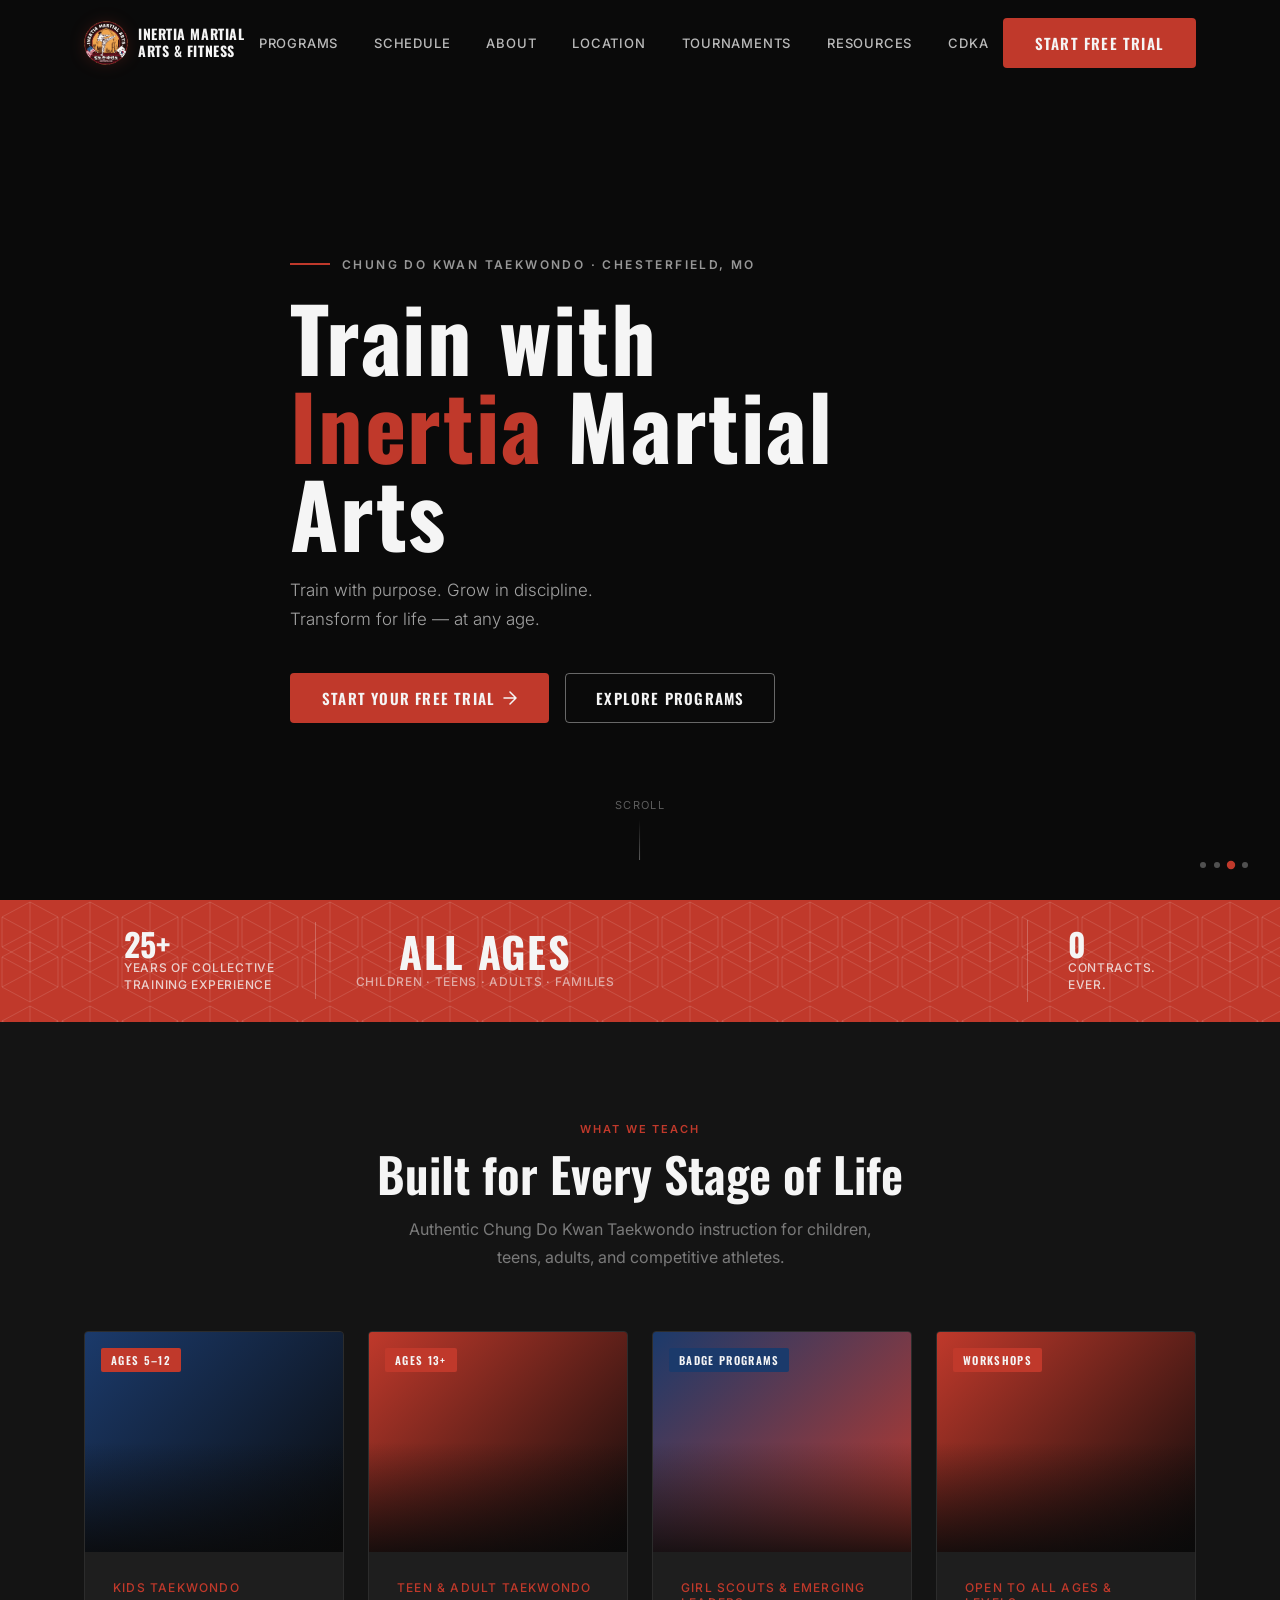
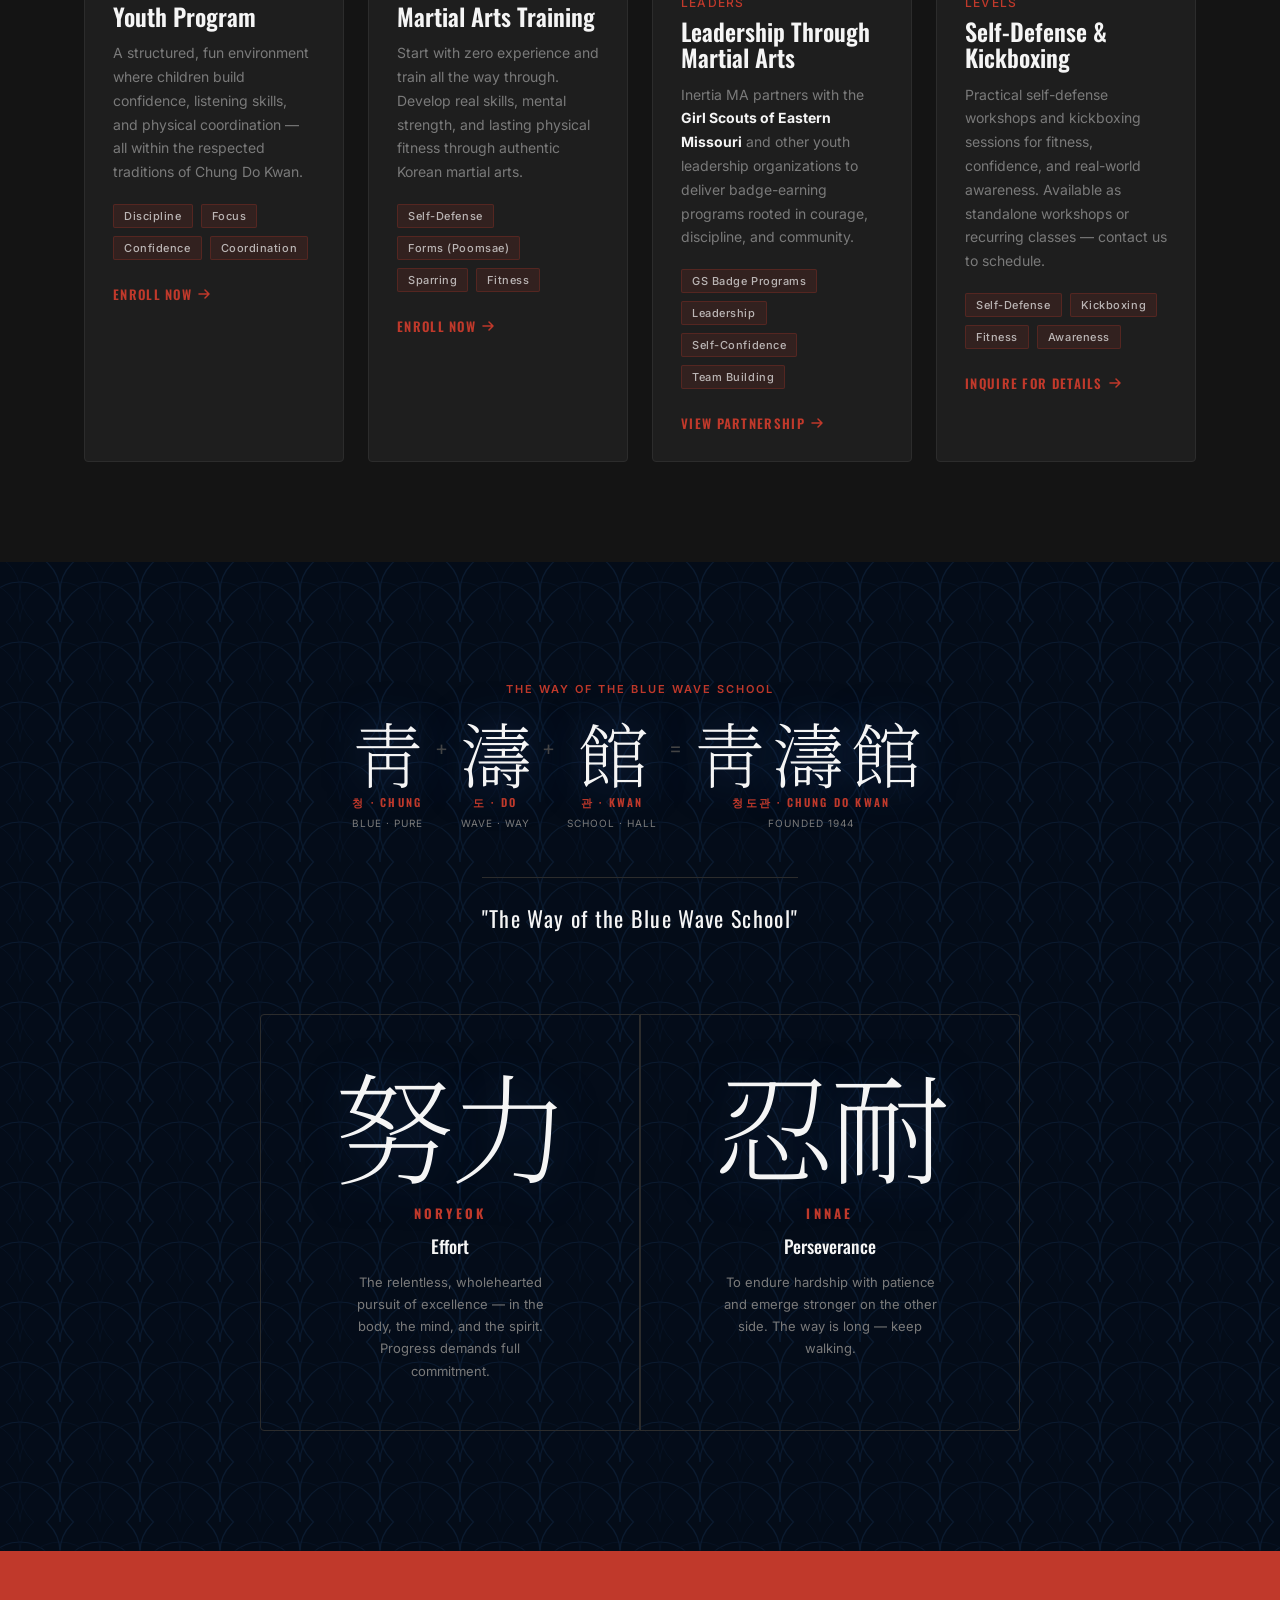
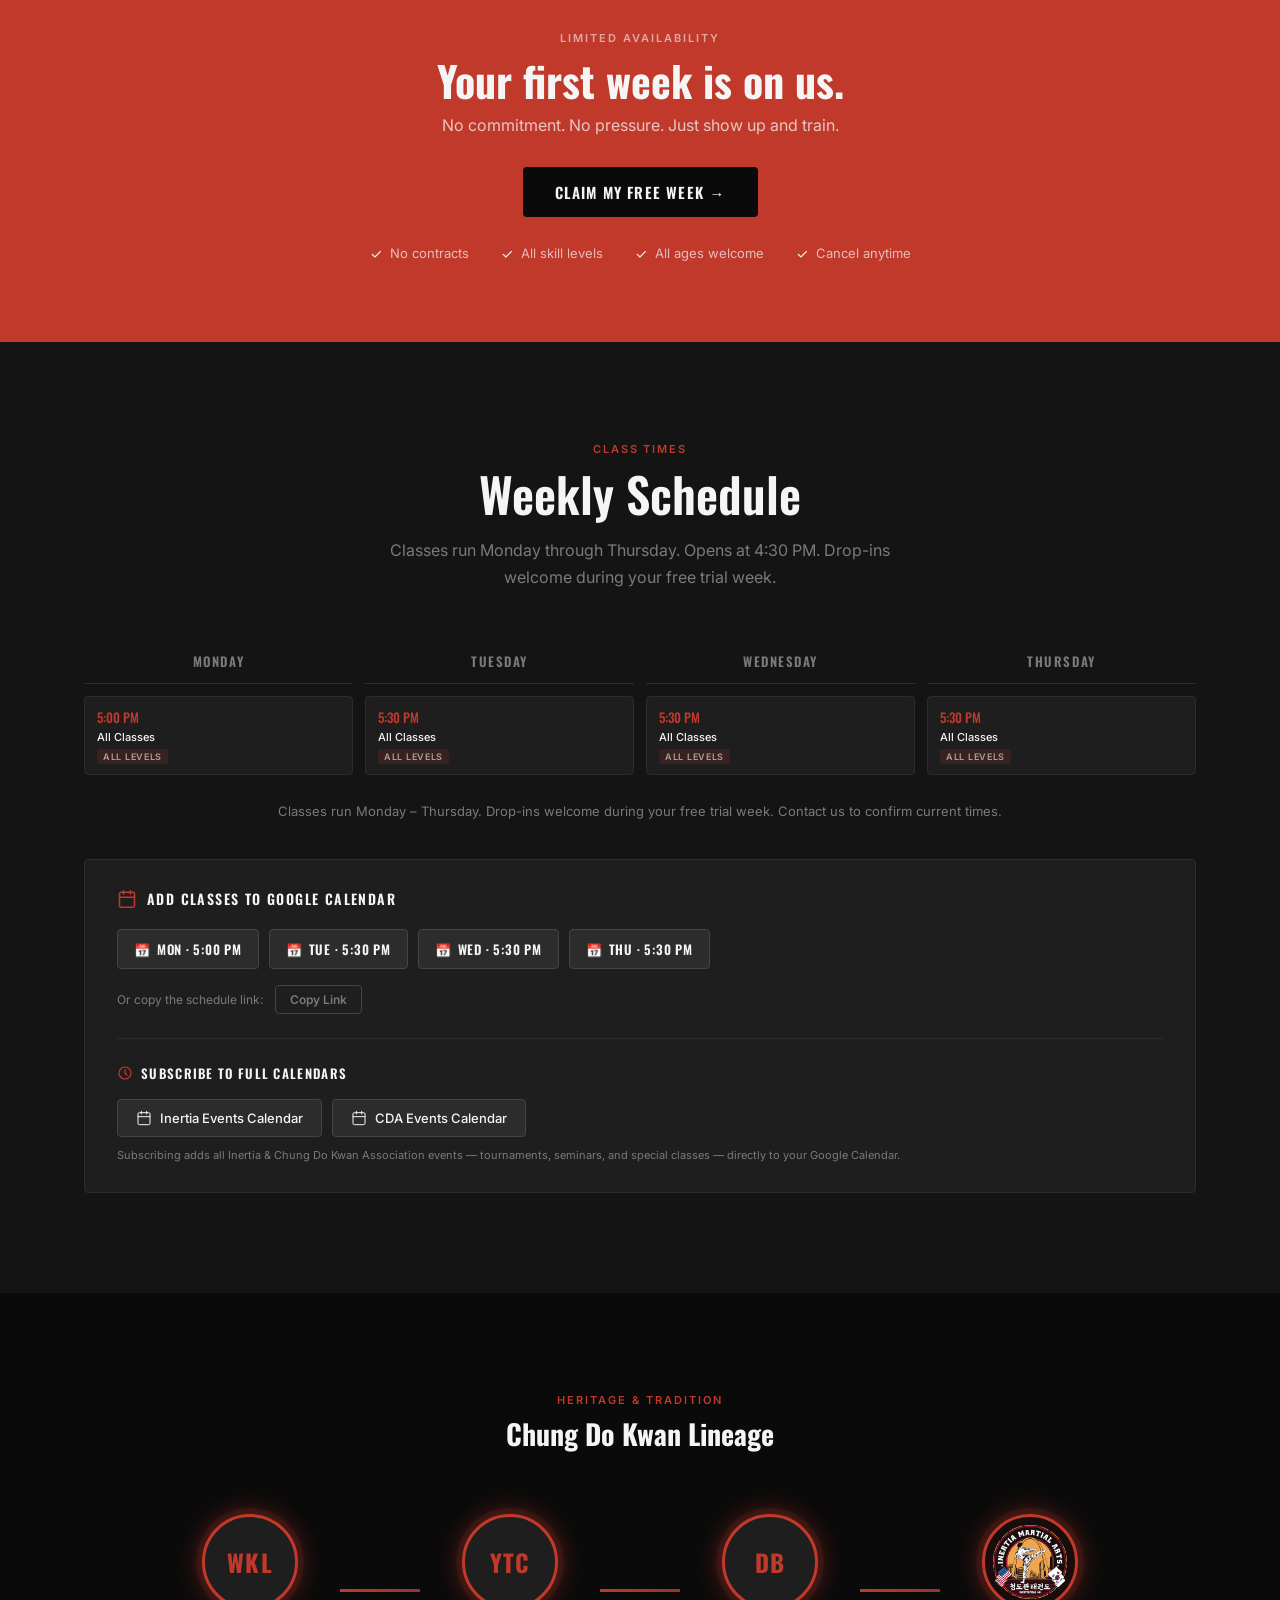
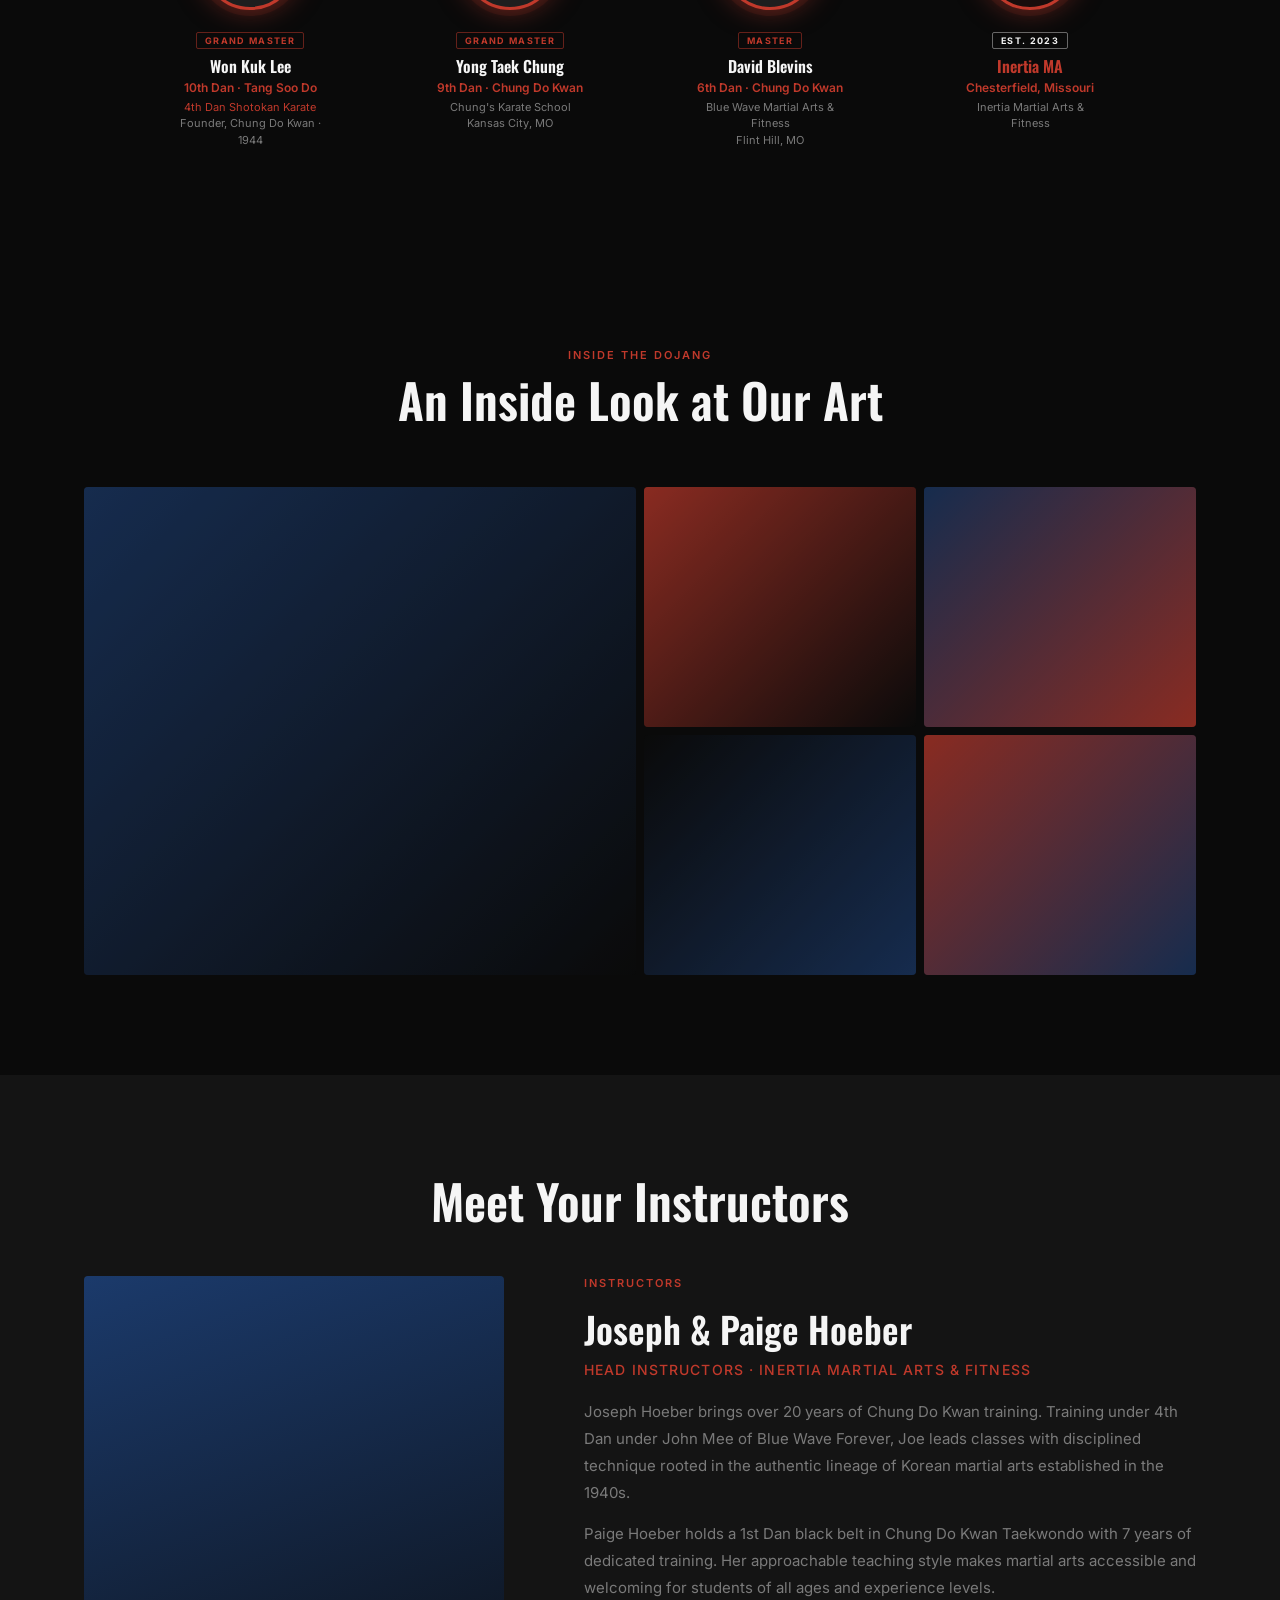
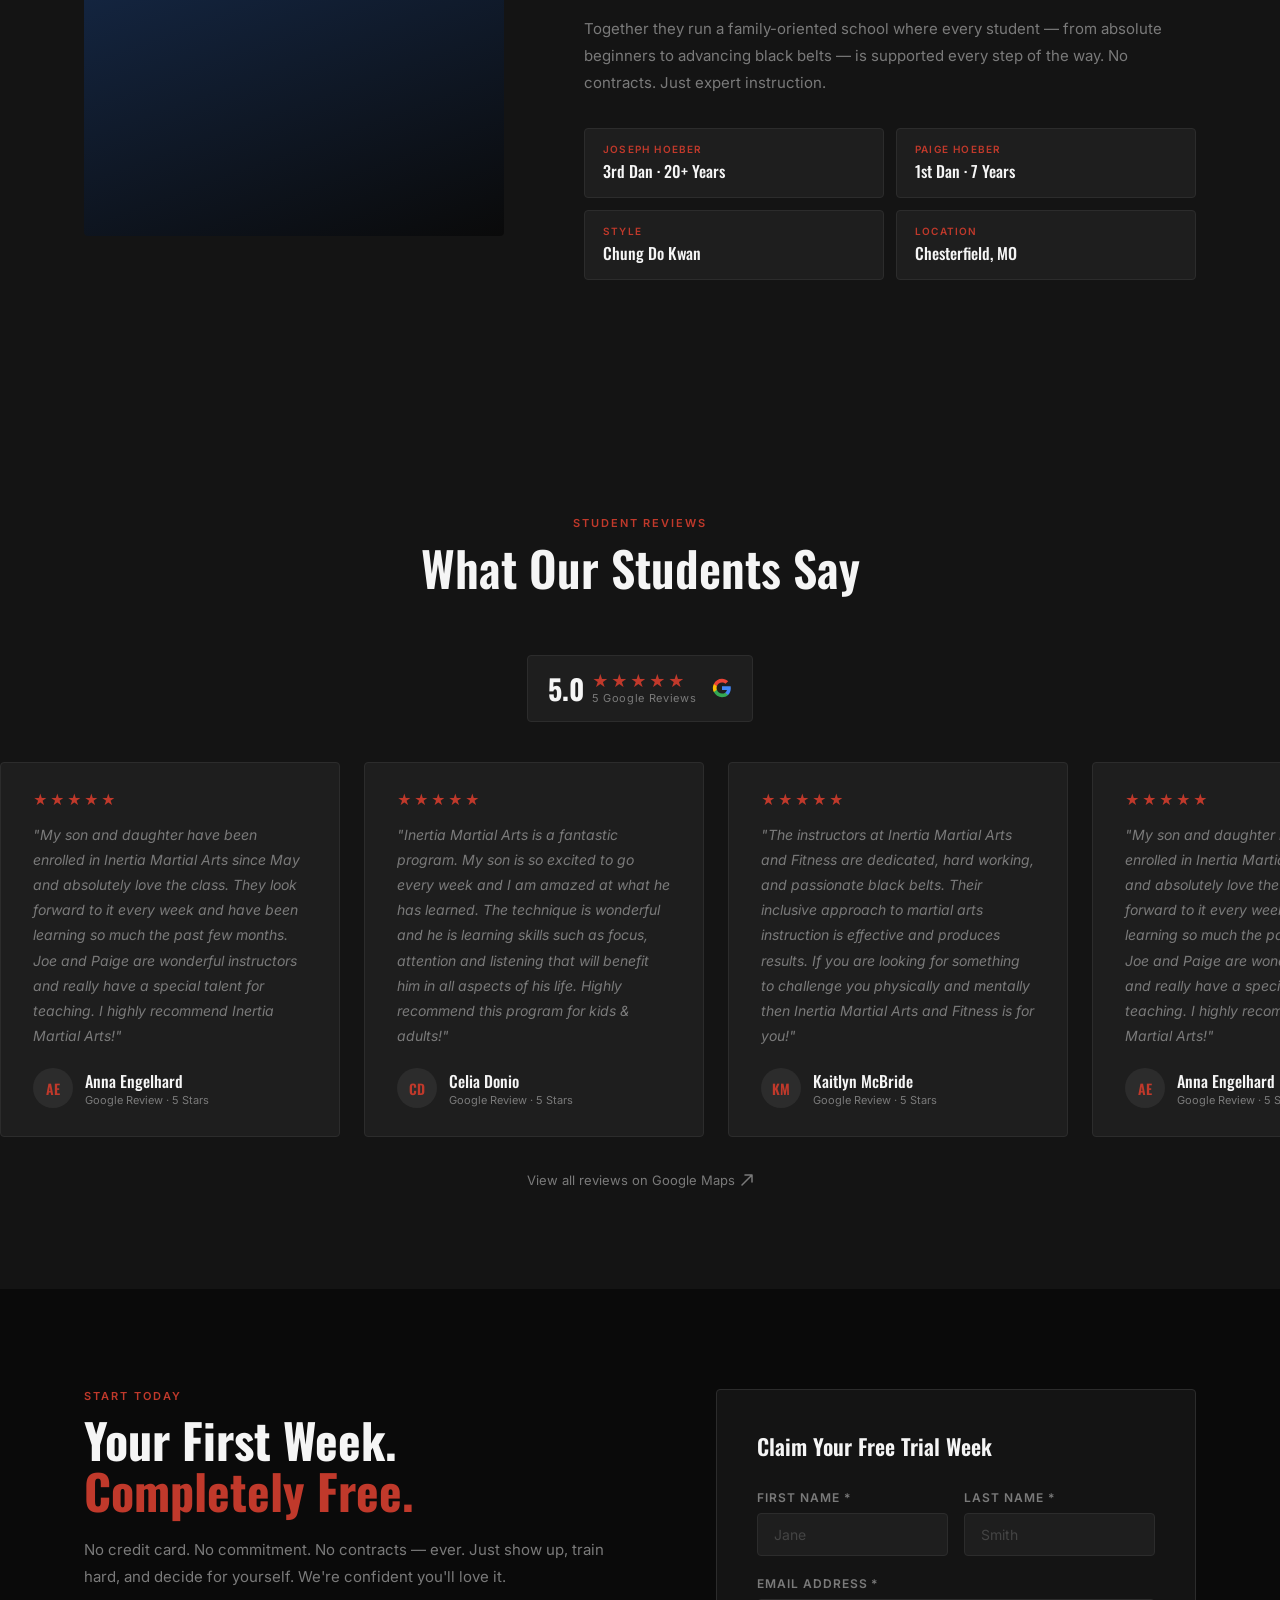
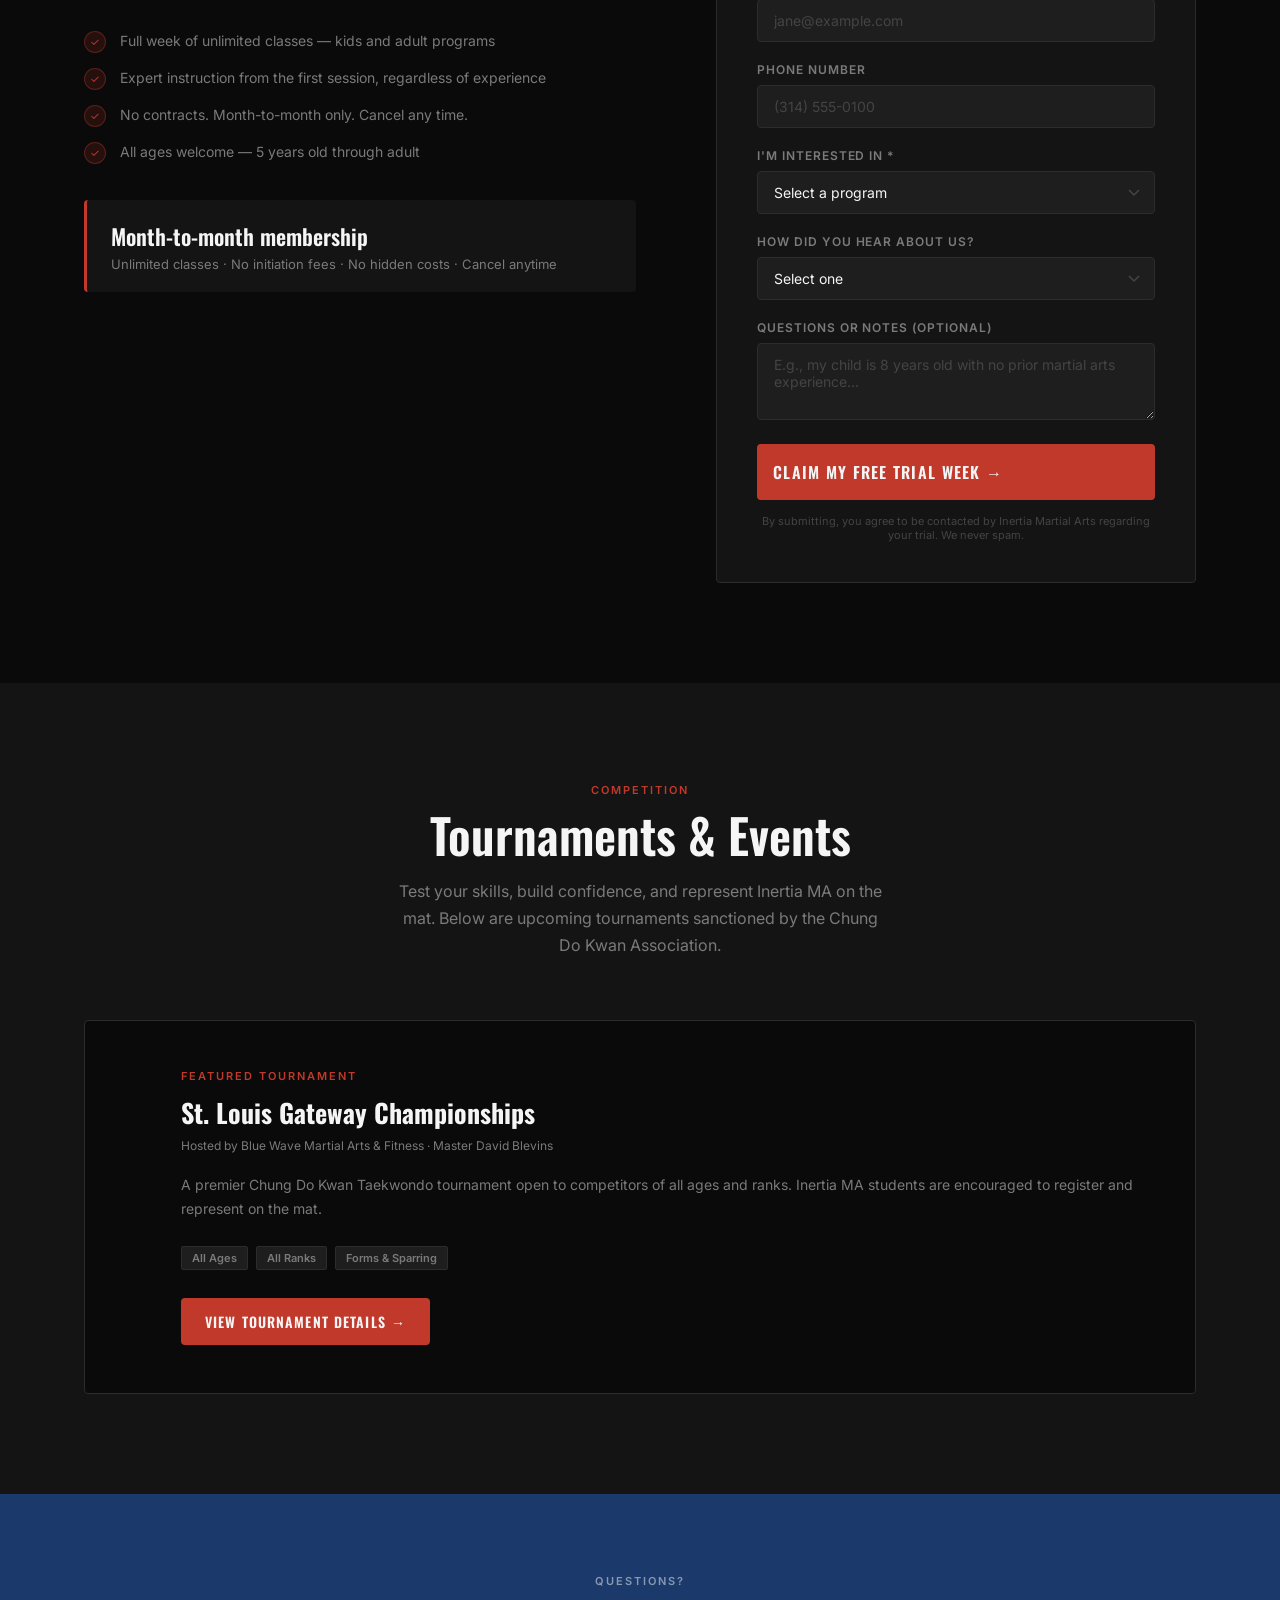
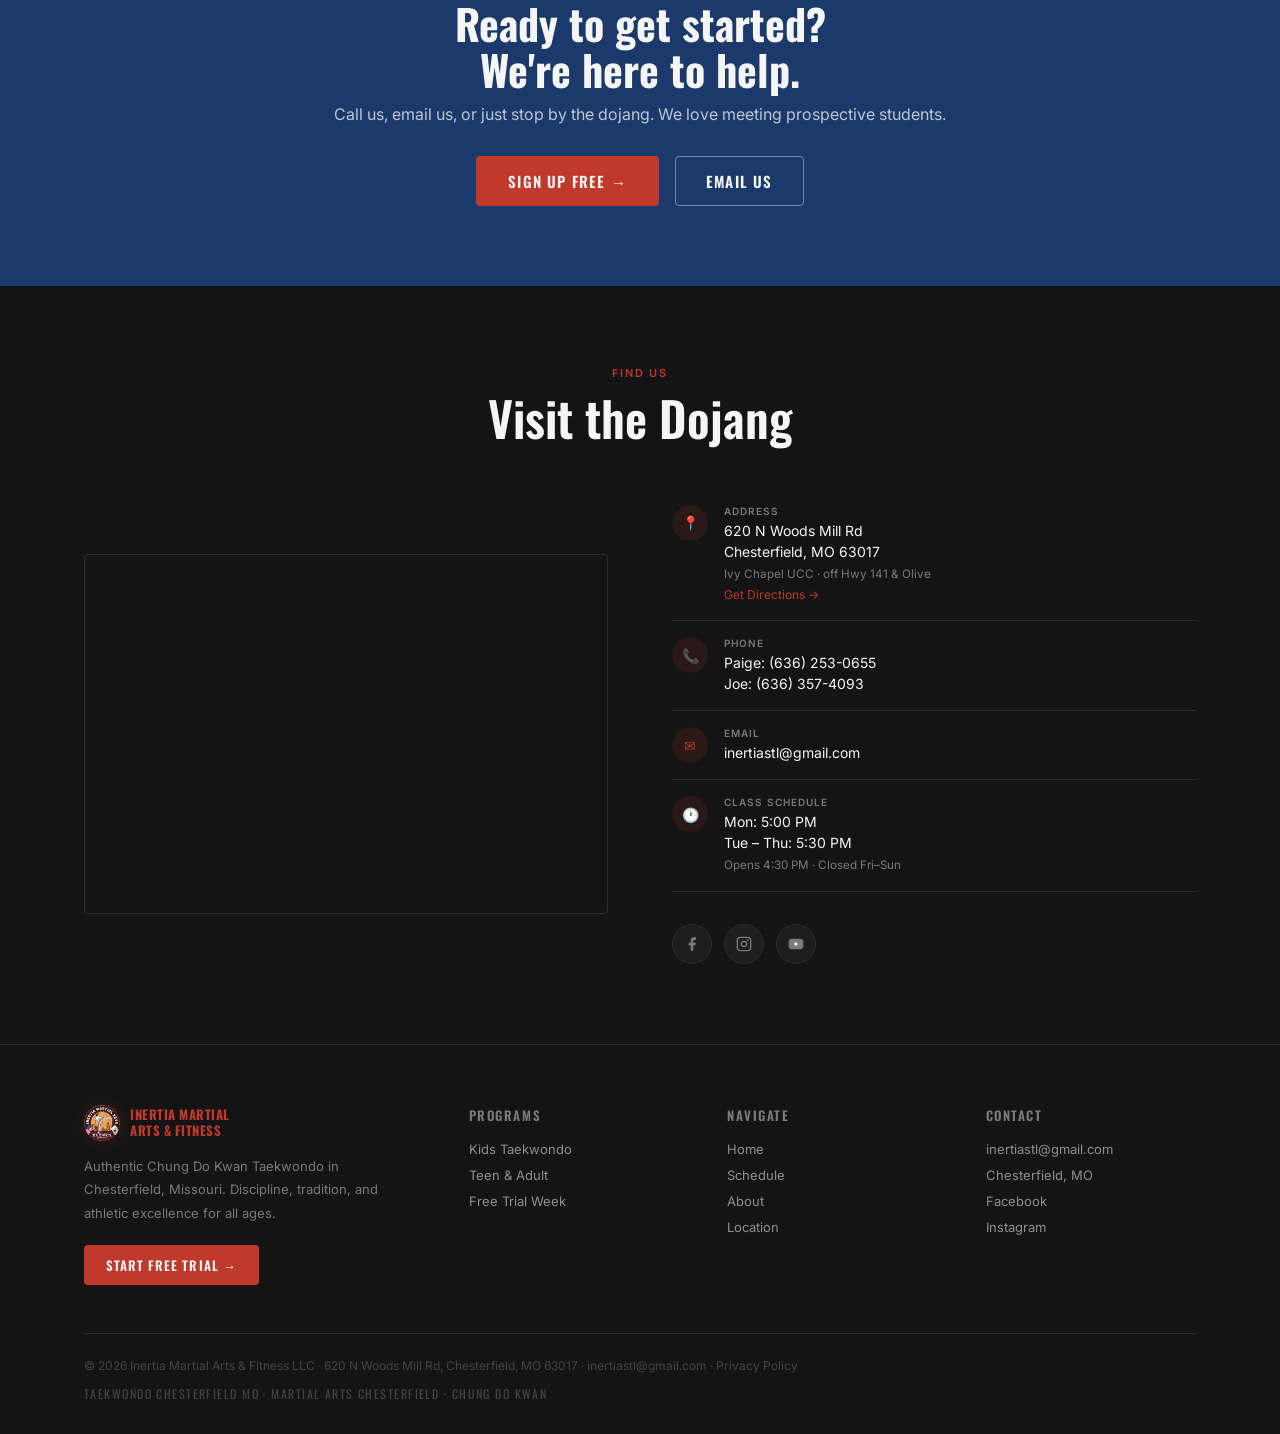
==== commit 47f7990b: "Update index.html" ====
--- a/index.html
+++ b/index.html
@@ -177,7 +177,7 @@
     .hero-slide:nth-child(1) { background-image: url('https://inertiastl.com/images/home.jpg'); }
     .hero-slide:nth-child(2) { background-image: url('https://inertiastl.com/images/gallery2.jpg'); }
     .hero-slide:nth-child(3) { background-image: url('https://inertiastl.com/images/gallery1.jpeg'); }
-    .hero-slide:nth-child(4) { background-image: url('https://inertiastl.com/images/gallery3.jpg'); }
+    .hero-slide:nth-child(4) { background-image: url('https://inertiastl.com/images/selfdefense.jpg'); }
     .hero-overlay {
       position: absolute; inset: 0;
       background: linear-gradient(
@@ -315,9 +315,9 @@
       content: ''; position: absolute; inset: 0;
       background: linear-gradient(to bottom, transparent 50%, rgba(10,10,10,0.85));
     }
-    .program-img-1 { background-image: url('https://inertiastl.com/images/class1.jpg'), linear-gradient(135deg, #1B3A6B 0%, #0A0A0A 100%); }
-    .program-img-2 { background-image: url('https://inertiastl.com/images/class2.jpg'), linear-gradient(135deg, #C0392B 0%, #0A0A0A 100%); }
-    .program-img-3 { background-image: url('https://inertiastl.com/images/gallery5.jpg'), linear-gradient(135deg, #1B3A6B 0%, #C0392B 100%); }
+    .program-img-1 { background-image: url('https://inertiastl.com/images/gallery5.jpg'), linear-gradient(135deg, #1B3A6B 0%, #0A0A0A 100%); }
+    .program-img-2 { background-image: url('https://inertiastl.com/images/MO2.jpg'), linear-gradient(135deg, #C0392B 0%, #0A0A0A 100%); }
+    .program-img-3 { background-image: url('https://inertiastl.com/images/class2.jpg'), linear-gradient(135deg, #1B3A6B 0%, #C0392B 100%); }
     .program-badge {
       position: absolute; top: 16px; left: 16px; z-index: 1;
       background: var(--red); color: var(--white);
@@ -607,8 +607,8 @@
     .gallery-item:hover::after { background: rgba(192,57,43,0.2); }
     .gallery-item:nth-child(1) { grid-column: span 2; grid-row: span 2; background-image: url('https://inertiastl.com/images/gallery1.jpeg'), linear-gradient(135deg,#1B3A6B,#0A0A0A); }
     .gallery-item:nth-child(2) { background-image: url('https://inertiastl.com/images/gallery2.jpg'), linear-gradient(135deg,#C0392B,#0A0A0A); }
-    .gallery-item:nth-child(3) { background-image: url('https://inertiastl.com/images/gallery3.jpg'), linear-gradient(135deg,#1B3A6B,#C0392B); }
-    .gallery-item:nth-child(4) { background-image: url('https://inertiastl.com/images/gallery4.jpg'), linear-gradient(135deg,#0A0A0A,#1B3A6B); }
+    .gallery-item:nth-child(3) { background-image: url('https://inertiastl.com/images/friendship.jpg'), linear-gradient(135deg,#1B3A6B,#C0392B); }
+    .gallery-item:nth-child(4) { background-image: url('https://inertiastl.com/images/trophy.jpg'), linear-gradient(135deg,#0A0A0A,#1B3A6B); }
     .gallery-item:nth-child(5) { background-image: url('https://inertiastl.com/images/gallery4.jpeg'), linear-gradient(135deg,#C0392B,#1B3A6B); }
 
     /* ─── ABOUT ──────────────────────────────────────────────────── */
@@ -621,7 +621,7 @@
     }
     .about-photo-img {
       width: 100%; aspect-ratio: 3/4;
-      background-image: url('https://inertiastl.com/images/about1.jpg'), linear-gradient(160deg,#1B3A6B 0%,#0A0A0A 100%);
+      background-image: url('https://inertiastl.com/images/about2.jpg'), linear-gradient(160deg,#1B3A6B 0%,#0A0A0A 100%);
       background-size: cover; background-position: center top;
       border-radius: var(--radius);
     }
@@ -1622,14 +1622,14 @@
             <h2 class="about-name">Joseph &amp; Paige Hoeber</h2>
             <p class="about-title">Head Instructors · Inertia Martial Arts &amp; Fitness</p>
             <div class="about-bio">
-              <p>Joseph Hoeber brings over 20 years of Chung Do Kwan training. Currently pursuing his 4th Dan under Master John Mee (4th Dan) of Blue Wave Forever, he leads classes with disciplined technique rooted in the authentic lineage of Korean martial arts established in the 1940s.</p>
+              <p>Joseph Hoeber brings over 20 years of Chung Do Kwan training. Training under 4th Dan under John Mee of Blue Wave Forever, Joe leads classes with disciplined technique rooted in the authentic lineage of Korean martial arts established in the 1940s.</p>
               <p>Paige Hoeber holds a 1st Dan black belt in Chung Do Kwan Taekwondo with 7 years of dedicated training. Her approachable teaching style makes martial arts accessible and welcoming for students of all ages and experience levels.</p>
               <p>Together they run a family-oriented school where every student — from absolute beginners to advancing black belts — is supported every step of the way. No contracts. Just expert instruction.</p>
             </div>
             <div class="credentials">
               <div class="credential">
                 <div class="cred-label">Joseph Hoeber</div>
-                <div class="cred-value">3rd Dan · 20+ Years<br><span style="font-size:12px;color:var(--grey-500);">Pursuing 4th Dan under Master John Mee · Blue Wave Forever</span></div>
+                <div class="cred-value">3rd Dan · 20+ Years</div>
               </div>
               <div class="credential">
                 <div class="cred-label">Paige Hoeber</div>
